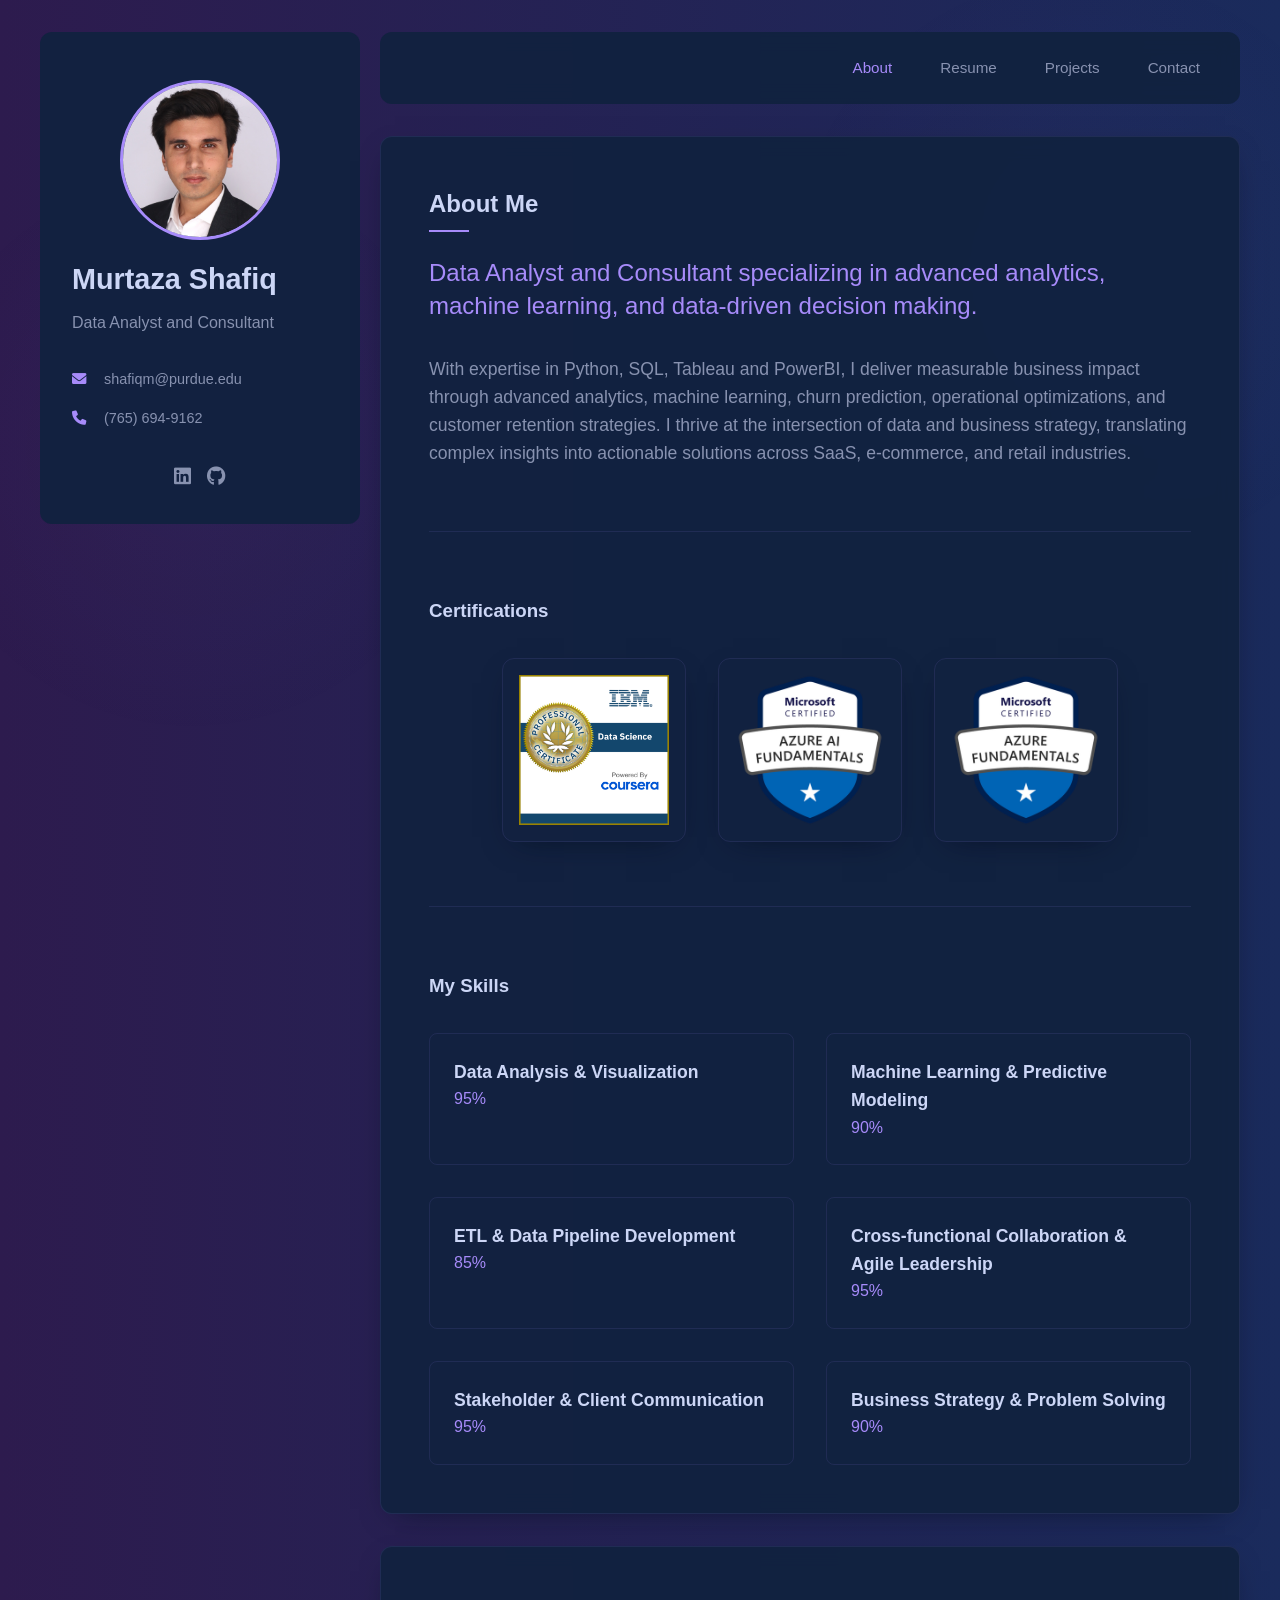
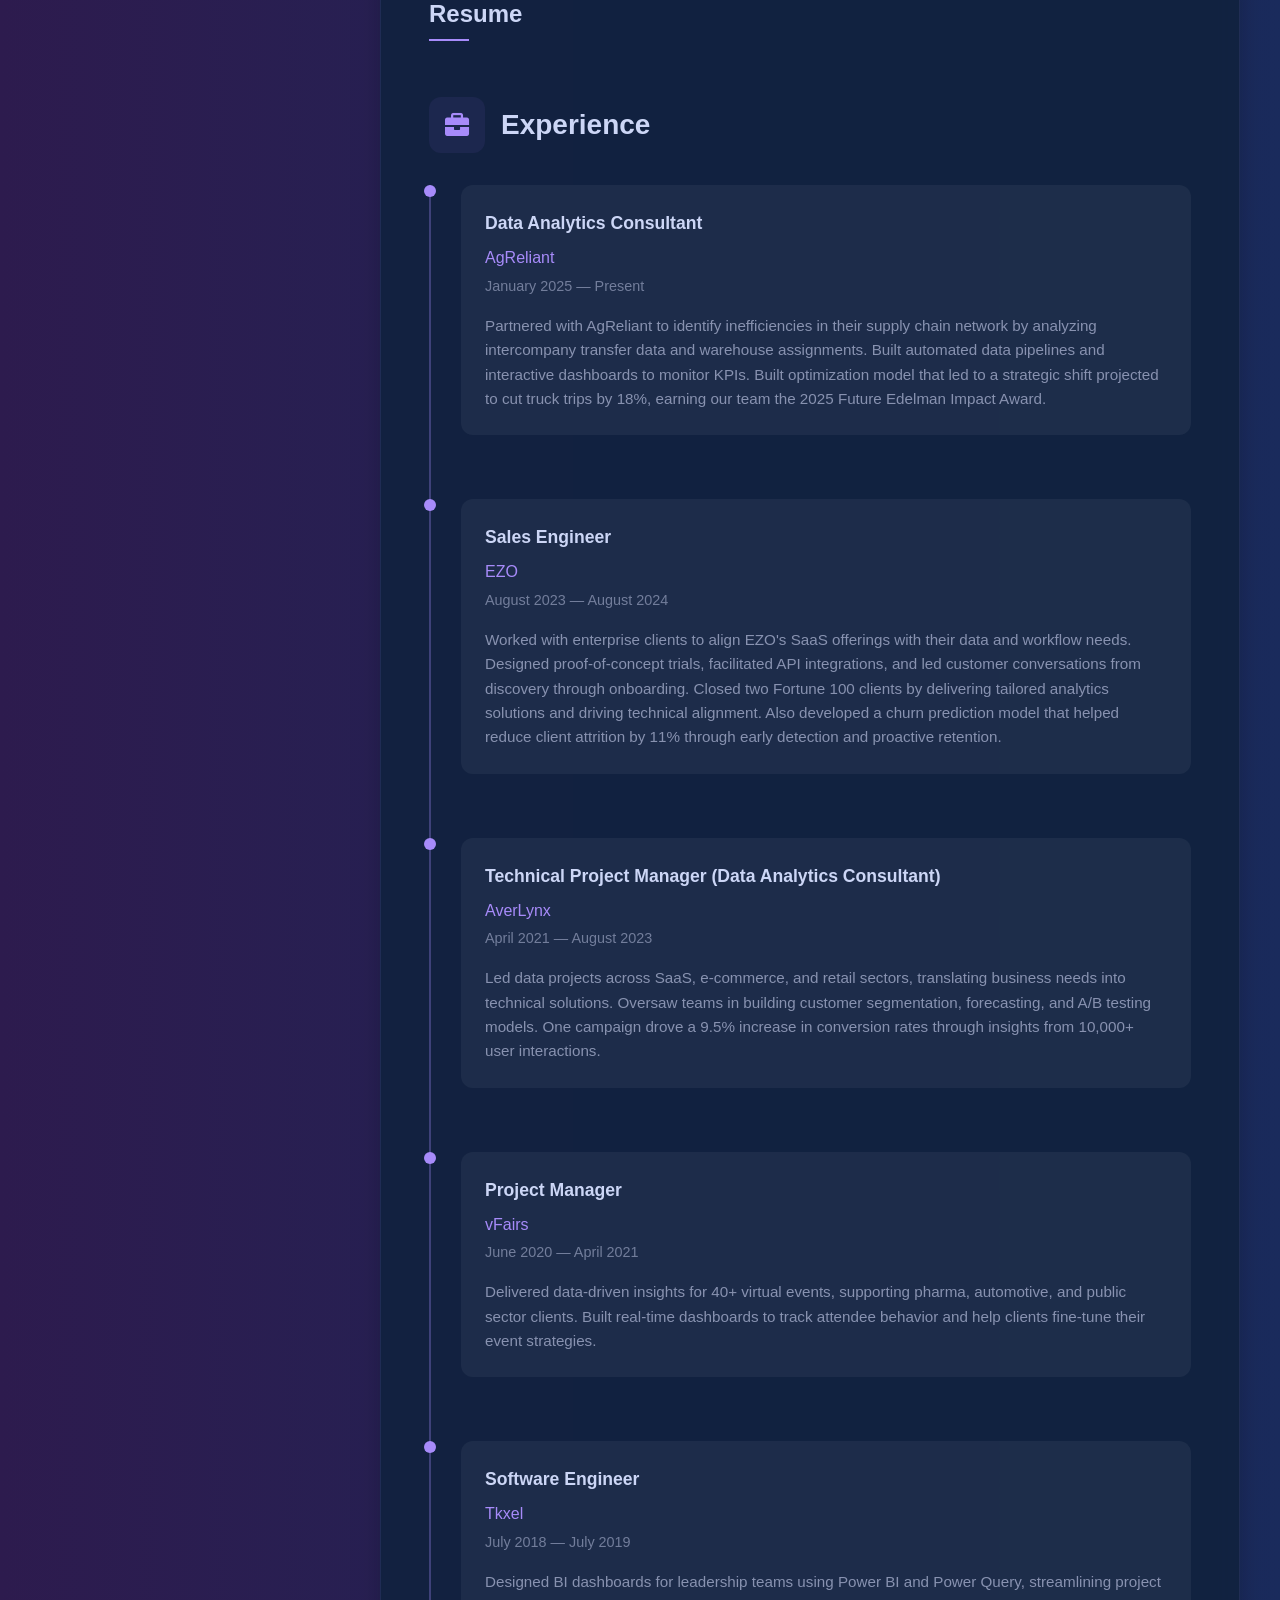
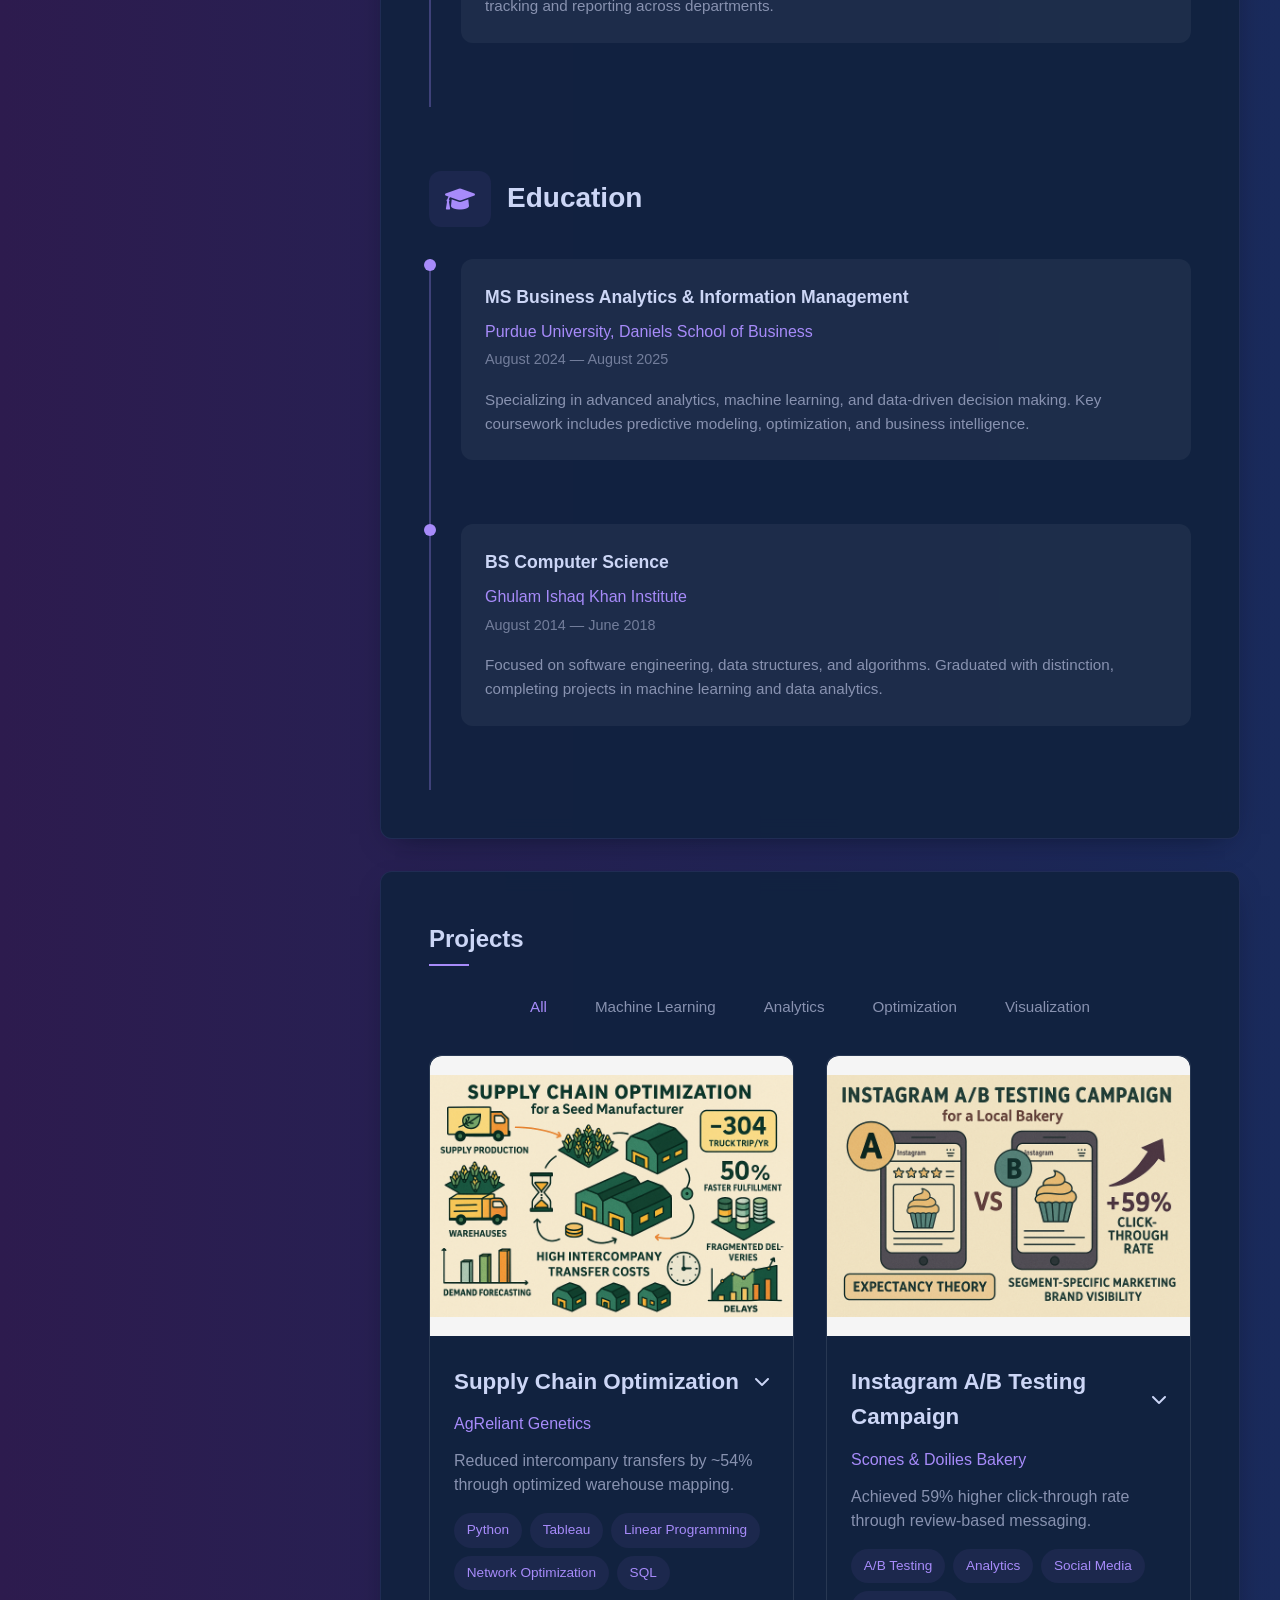
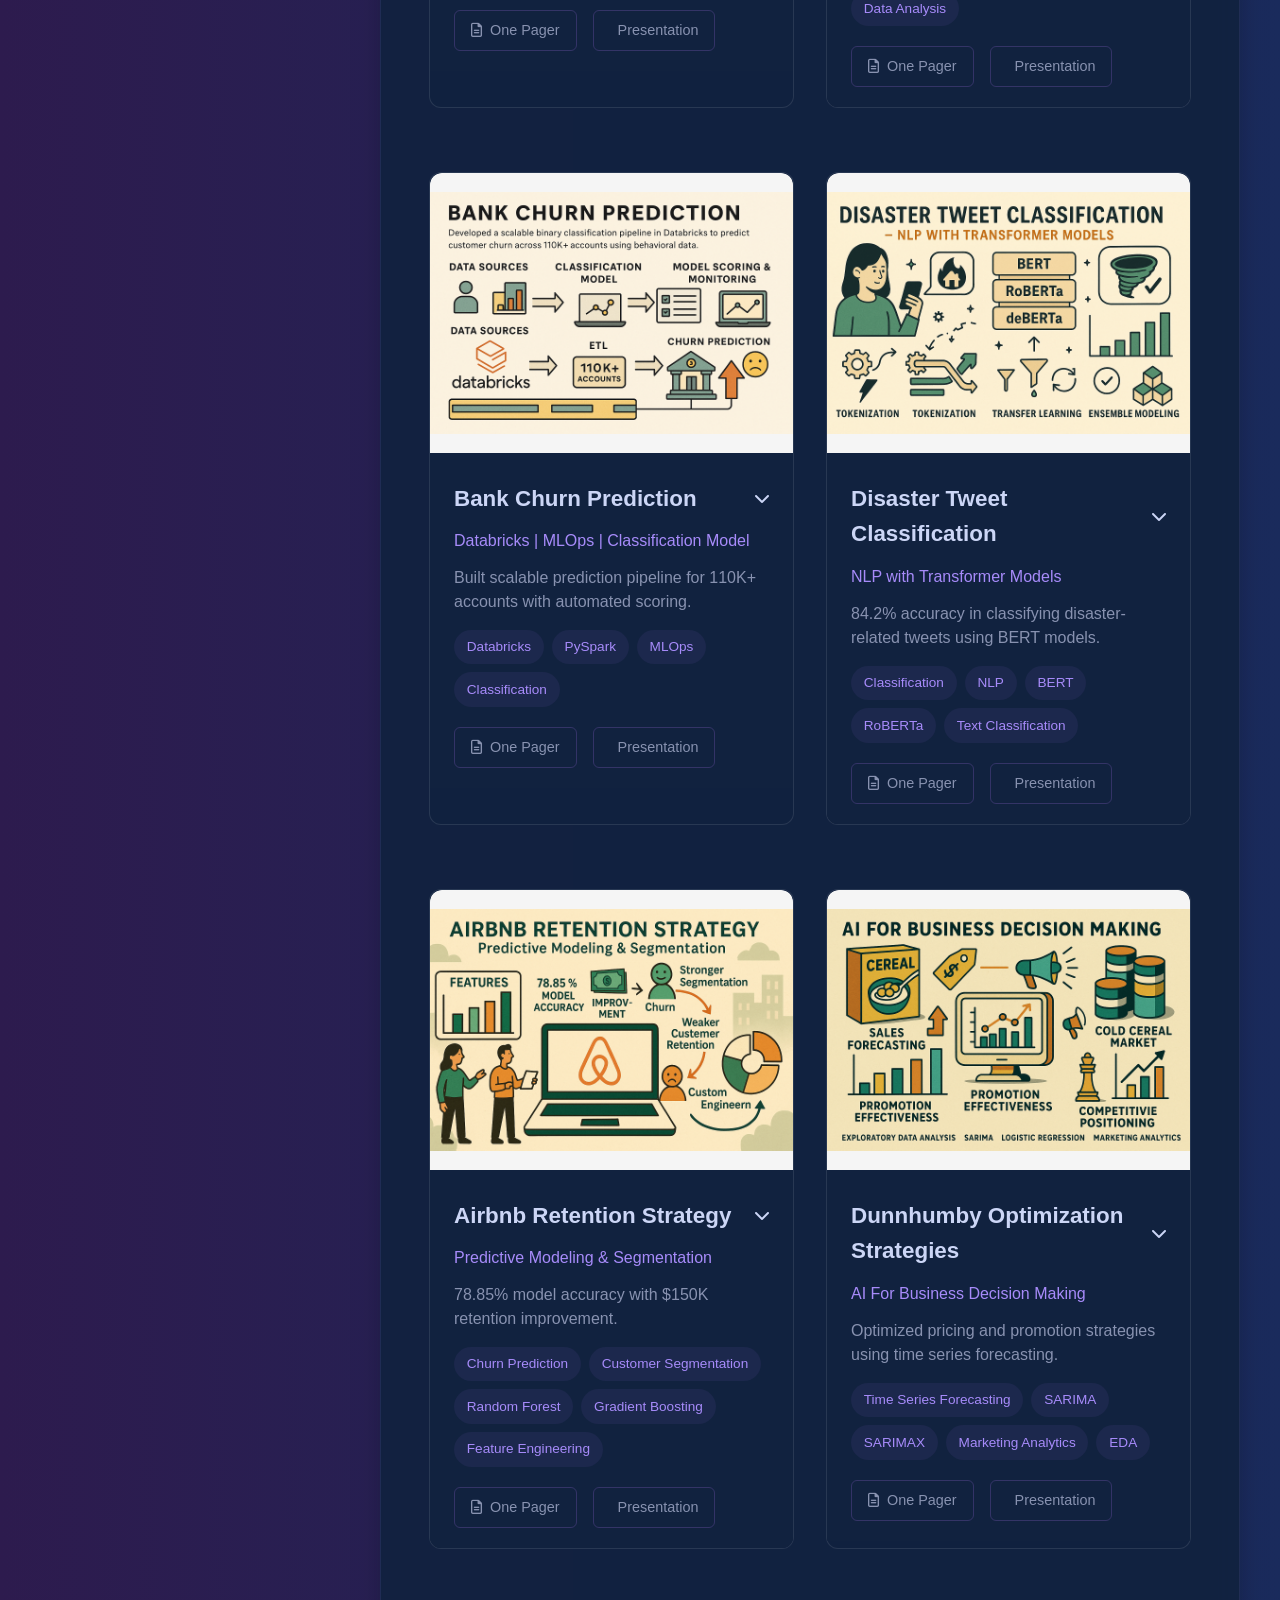
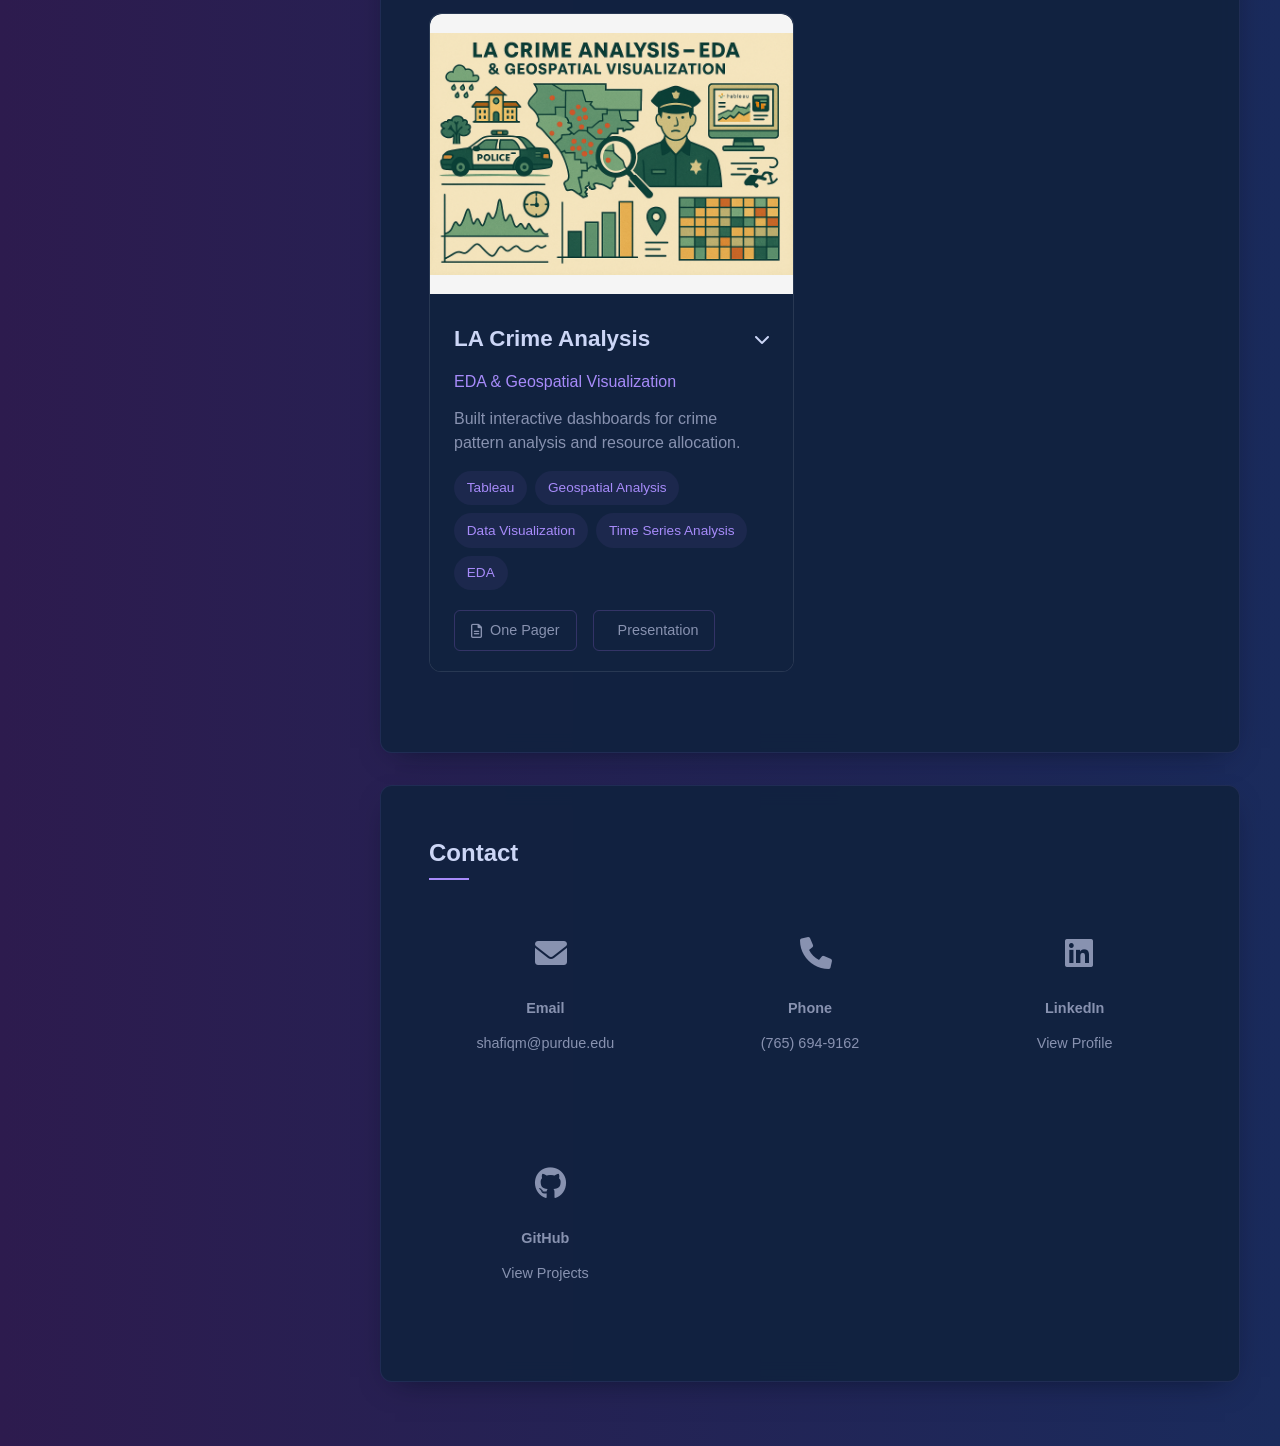
==== index.html @ 980b2752 "Removed duplicate Certifications section from Resume" ====
<!DOCTYPE html>
<html lang="en">
<head>
  <meta charset="UTF-8">
  <meta name="viewport" content="width=device-width, initial-scale=1.0">
  <title>Murtaza Shafiq - Data Analyst & Consultant</title>
  <link rel="stylesheet" href="styles.css">
  <link rel="stylesheet" href="https://cdnjs.cloudflare.com/ajax/libs/font-awesome/6.0.0/css/all.min.css">
</head>
<body>
  <div class="main-container">
    <!-- Sidebar -->
    <aside class="sidebar">
      <div class="profile-circle">
        <img src="assets/me.jpg" alt="Murtaza Shafiq" class="profile-img">
      </div>
      <h1 class="profile-name">Murtaza Shafiq</h1>
      <p class="profile-title">Data Analyst and Consultant</p>
      
      <div class="contact-info">
        <div class="contact-item">
          <i class="fas fa-envelope"></i>
          <a href="mailto:shafiqm@purdue.edu">shafiqm@purdue.edu</a>
        </div>
        <div class="contact-item">
          <i class="fas fa-phone"></i>
          <a href="tel:+17656949162">(765) 694-9162</a>
        </div>
      </div>

      <div class="social-links">
        <a href="https://linkedin.com/in/muhammad-murtaza-shafiq/" target="_blank">
          <i class="fab fa-linkedin"></i>
        </a>
        <a href="https://github.com/MurtazaShafiq" target="_blank">
          <i class="fab fa-github"></i>
        </a>
      </div>
    </aside>

    <!-- Main Content -->
    <main class="main-content">
      <!-- Top Navigation -->
      <nav class="top-nav">
        <div class="nav-links">
          <a href="#about" class="active">About</a>
          <a href="#resume">Resume</a>
          <a href="#projects">Projects</a>
          <a href="#contact">Contact</a>
        </div>
      </nav>

      <!-- About Section -->
      <section id="about" class="section">
        <h2>About Me</h2>
        <div class="about-content">
          <div class="about-text">
            <p class="lead">Data Analyst and Consultant specializing in advanced analytics, machine learning, and data-driven decision making.</p>
            
            <p>With expertise in Python, SQL, Tableau and PowerBI, I deliver measurable business impact through advanced analytics, machine learning, churn prediction, operational optimizations, and customer retention strategies. I thrive at the intersection of data and business strategy, translating complex insights into actionable solutions across SaaS, e-commerce, and retail industries.</p>
          </div>
        </div>

        <div class="section-divider"></div>

        <h3>Certifications</h3>
        <div class="certifications-horizontal">
          <div class="cert-card">
            <img src="assets/IBM.png" alt="IBM Professional Certification" class="cert-badge">
          </div>
          <div class="cert-card">
            <img src="assets/Azure AI.png" alt="Microsoft Azure AI Fundamentals" class="cert-badge">
          </div>
          <div class="cert-card">
            <img src="assets/Azure.png" alt="Microsoft Azure Fundamentals" class="cert-badge">
          </div>
        </div>

        <div class="section-divider"></div>

        <h3>My Skills</h3>
        <div class="skills-grid">
          <div class="skill-item">
            <div class="skill-header">
              <h4>Data Analysis & Visualization</h4>
              <span>95%</span>
            </div>
            <div class="skill-bar">
              <div class="skill-level" style="width: 95%"></div>
            </div>
          </div>

          <div class="skill-item">
            <div class="skill-header">
              <h4>Machine Learning & Predictive Modeling</h4>
              <span>90%</span>
            </div>
            <div class="skill-bar">
              <div class="skill-level" style="width: 90%"></div>
            </div>
          </div>

          <div class="skill-item">
            <div class="skill-header">
              <h4>ETL & Data Pipeline Development</h4>
              <span>85%</span>
            </div>
            <div class="skill-bar">
              <div class="skill-level" style="width: 85%"></div>
            </div>
          </div>

          <div class="skill-item">
            <div class="skill-header">
              <h4>Cross-functional Collaboration & Agile Leadership</h4>
              <span>95%</span>
            </div>
            <div class="skill-bar">
              <div class="skill-level" style="width: 95%"></div>
            </div>
          </div>

          <div class="skill-item">
            <div class="skill-header">
              <h4>Stakeholder & Client Communication</h4>
              <span>95%</span>
            </div>
            <div class="skill-bar">
              <div class="skill-level" style="width: 95%"></div>
            </div>
          </div>

          <div class="skill-item">
            <div class="skill-header">
              <h4>Business Strategy & Problem Solving</h4>
              <span>90%</span>
            </div>
            <div class="skill-bar">
              <div class="skill-level" style="width: 90%"></div>
            </div>
          </div>
        </div>
      </section>

      <!-- Resume Section -->
      <section id="resume" class="section">
        <h2>Resume</h2>
        
        <div class="experience">
          <div class="section-icon">
            <i class="fas fa-briefcase"></i>
            <h3>Experience</h3>
          </div>

          <div class="timeline">
            <div class="timeline-item">
              <div class="timeline-marker"></div>
              <div class="timeline-content">
                <h4>Data Analytics Consultant</h4>
                <div class="company">AgReliant</div>
                <div class="date">January 2025 — Present</div>
                <p class="description">
                  Partnered with AgReliant to identify inefficiencies in their supply chain network by analyzing intercompany transfer data and warehouse assignments. Built automated data pipelines and interactive dashboards to monitor KPIs. Built optimization model that led to a strategic shift projected to cut truck trips by 18%, earning our team the 2025 Future Edelman Impact Award.
                </p>
              </div>
            </div>

            <div class="timeline-item">
              <div class="timeline-marker"></div>
              <div class="timeline-content">
                <h4>Sales Engineer</h4>
                <div class="company">EZO</div>
                <div class="date">August 2023 — August 2024</div>
                <p class="description">
                  Worked with enterprise clients to align EZO's SaaS offerings with their data and workflow needs. Designed proof-of-concept trials, facilitated API integrations, and led customer conversations from discovery through onboarding. Closed two Fortune 100 clients by delivering tailored analytics solutions and driving technical alignment. Also developed a churn prediction model that helped reduce client attrition by 11% through early detection and proactive retention.
                </p>
              </div>
            </div>

            <div class="timeline-item">
              <div class="timeline-marker"></div>
              <div class="timeline-content">
                <h4>Technical Project Manager (Data Analytics Consultant)</h4>
                <div class="company">AverLynx</div>
                <div class="date">April 2021 — August 2023</div>
                <p class="description">
                  Led data projects across SaaS, e-commerce, and retail sectors, translating business needs into technical solutions. Oversaw teams in building customer segmentation, forecasting, and A/B testing models. One campaign drove a 9.5% increase in conversion rates through insights from 10,000+ user interactions.
                </p>
              </div>
            </div>

            <div class="timeline-item">
              <div class="timeline-marker"></div>
              <div class="timeline-content">
                <h4>Project Manager</h4>
                <div class="company">vFairs</div>
                <div class="date">June 2020 — April 2021</div>
                <p class="description">
                  Delivered data-driven insights for 40+ virtual events, supporting pharma, automotive, and public sector clients. Built real-time dashboards to track attendee behavior and help clients fine-tune their event strategies.
                </p>
              </div>
            </div>

            <div class="timeline-item">
              <div class="timeline-marker"></div>
              <div class="timeline-content">
                <h4>Software Engineer</h4>
                <div class="company">Tkxel</div>
                <div class="date">July 2018 — July 2019</div>
                <p class="description">
                  Designed BI dashboards for leadership teams using Power BI and Power Query, streamlining project tracking and reporting across departments.
                </p>
              </div>
            </div>
          </div>
        </div>

        <div class="education">
          <div class="section-icon">
            <i class="fas fa-graduation-cap"></i>
            <h3>Education</h3>
          </div>

          <div class="timeline">
            <div class="timeline-item">
              <div class="timeline-marker"></div>
              <div class="timeline-content">
                <h4>MS Business Analytics & Information Management</h4>
                <div class="company">Purdue University, Daniels School of Business</div>
                <div class="date">August 2024 — August 2025</div>
                <p class="description">
                  Specializing in advanced analytics, machine learning, and data-driven decision making. Key coursework includes predictive modeling, optimization, and business intelligence.
                </p>
              </div>
            </div>

            <div class="timeline-item">
              <div class="timeline-marker"></div>
              <div class="timeline-content">
                <h4>BS Computer Science</h4>
                <div class="company">Ghulam Ishaq Khan Institute</div>
                <div class="date">August 2014 — June 2018</div>
                <p class="description">
                  Focused on software engineering, data structures, and algorithms. Graduated with distinction, completing projects in machine learning and data analytics.
                </p>
              </div>
            </div>
          </div>
        </div>

    
      </section>

      <!-- Projects Section -->
      <section id="projects" class="section">
        <h2>Projects</h2>
        <div class="portfolio-filters">
          <button class="filter-btn active" data-filter="all">All</button>
          <button class="filter-btn" data-filter="ml">Machine Learning</button>
          <button class="filter-btn" data-filter="analytics">Analytics</button>
          <button class="filter-btn" data-filter="optimization">Optimization</button>
          <button class="filter-btn" data-filter="visualization">Visualization</button>
        </div>

        <div class="portfolio-grid">
          <!-- Supply Chain Optimization -->
          <div class="portfolio-item" data-category="optimization">
            <div class="portfolio-header">
              <img src="assets/supply chain.png" alt="Supply Chain Optimization - Network optimization and intercompany transfer analysis" class="project-image">
              <div class="portfolio-content">
                <div class="portfolio-title">
                  <h3>Supply Chain Optimization</h3>
                  <i class="fas fa-chevron-down expand-arrow"></i>
                </div>
                <p class="company">AgReliant Genetics</p>
                <p class="summary">Reduced intercompany transfers by ~54% through optimized warehouse mapping.</p>
                <div class="skill-tags">
                  <span>Python</span>
                  <span>Tableau</span>
                  <span>Linear Programming</span>
                  <span>Network Optimization</span>
                  <span>SQL</span>
                </div>
                <div class="project-links">
                  <a href="#" class="btn-link">
                    <i class="far fa-file-alt"></i>
                    One Pager
                  </a>
                  <a href="#" class="btn-link">
                    <i class="fas fa-presentation"></i>
                    Presentation
                  </a>
                </div>
              </div>
            </div>
            <div class="portfolio-details">
              <p class="detail-text">
                Partnered with an Indiana-based seed company to streamline supply chain operations. Developed Tableau dashboards and a Python-based two-stage stochastic model to reduce excessive shipments, optimize warehouse-to-customer mapping, and cut intercompany transfers. Recommendations are projected to reduce truck trips by 304 annually and improve fulfillment efficiency for 50% of SKUs.
              </p>
            </div>
          </div>

          <!-- Instagram A/B Testing -->
          <div class="portfolio-item" data-category="analytics">
            <div class="portfolio-header">
              <img src="assets/AB Test.png" alt="Instagram A/B Testing Campaign">
              <div class="portfolio-content">
                <div class="portfolio-title">
                  <h3>Instagram A/B Testing Campaign</h3>
                  <i class="fas fa-chevron-down expand-arrow"></i>
                </div>
                <p class="company">Scones & Doilies Bakery</p>
                <p class="summary">Achieved 59% higher click-through rate through review-based messaging.</p>
                <div class="skill-tags">
                  <span>A/B Testing</span>
                  <span>Analytics</span>
                  <span>Social Media</span>
                  <span>Data Analysis</span>
                </div>
                <div class="project-links">
                  <a href="#" class="btn-link">
                    <i class="far fa-file-alt"></i>
                    One Pager
                  </a>
                  <a href="#" class="btn-link">
                    <i class="fas fa-presentation"></i>
                    Presentation
                  </a>
                </div>
              </div>
            </div>
            <div class="portfolio-details">
              <p class="detail-text">
                Designed and executed an A/B testing campaign for a local bakery to boost Instagram engagement. Tested review-based vs. descriptive ad copy based on Expectancy Theory, revealing a 59% higher click-through rate for review-based messaging. Delivered insights that informed segment-specific marketing strategies and improved brand visibility.
              </p>
            </div>
          </div>

          <!-- Bank Churn Prediction -->
          <div class="portfolio-item" data-category="ml">
            <div class="portfolio-header">
              <img src="assets/churn.png" alt="Bank Churn Prediction">
              <div class="portfolio-content">
                <div class="portfolio-title">
                  <h3>Bank Churn Prediction</h3>
                  <i class="fas fa-chevron-down expand-arrow"></i>
                </div>
                <p class="company">Databricks | MLOps | Classification Model</p>
                <p class="summary">Built scalable prediction pipeline for 110K+ accounts with automated scoring.</p>
                <div class="skill-tags">
                  <span>Databricks</span>
                  <span>PySpark</span>
                  <span>MLOps</span>
                  <span>Classification</span>
                </div>
                <div class="project-links">
                  <a href="#" class="btn-link">
                    <i class="far fa-file-alt"></i>
                    One Pager
                  </a>
                  <a href="#" class="btn-link">
                    <i class="fas fa-presentation"></i>
                    Presentation
                  </a>
                </div>
              </div>
            </div>
            <div class="portfolio-details">
              <p class="detail-text">
                Developed a scalable binary classification pipeline in Databricks to predict customer churn across 110K+ accounts using behavioral data. Built end-to-end ETL workflows and deployed an automated model scoring and monitoring system using MLOps, enabling proactive customer retention strategies.
              </p>
            </div>
          </div>

          <!-- Disaster Tweet Classification -->
          <div class="portfolio-item" data-category="ml">
            <div class="portfolio-header">
              <img src="assets/disaster image classification.png" alt="Disaster Tweet Classification">
              <div class="portfolio-content">
                <div class="portfolio-title">
                  <h3>Disaster Tweet Classification</h3>
                  <i class="fas fa-chevron-down expand-arrow"></i>
                </div>
                <p class="company">NLP with Transformer Models</p>
                <p class="summary">84.2% accuracy in classifying disaster-related tweets using BERT models.</p>
                <div class="skill-tags">
                  <span>Classification</span>
                  <span>NLP</span>
                  <span>BERT</span>
                  <span>RoBERTa</span>
                  <span>Text Classification</span>
                </div>
                <div class="project-links">
                  <a href="#" class="btn-link">
                    <i class="far fa-file-alt"></i>
                    One Pager
                  </a>
                  <a href="#" class="btn-link">
                    <i class="fas fa-presentation"></i>
                    Presentation
                  </a>
                </div>
              </div>
            </div>
            <div class="portfolio-details">
              <p class="detail-text">
                Built and fine-tuned BERT-family models (roBERTa, distillBERT, deBERTa) to classify disaster-related tweets with 84.2% accuracy. Preprocessed noisy Twitter data using custom cleaning and tokenization pipelines; applied transfer learning and ensemble modeling to enhance recall. The project highlights the power of NLP for real-time crisis detection in short, unstructured text.
              </p>
            </div>
          </div>

          <!-- Airbnb Retention Strategy -->
          <div class="portfolio-item" data-category="ml">
            <div class="portfolio-header">
              <img src="assets/airbnb retention strategy.png" alt="Airbnb Retention Strategy">
              <div class="portfolio-content">
                <div class="portfolio-title">
                  <h3>Airbnb Retention Strategy</h3>
                  <i class="fas fa-chevron-down expand-arrow"></i>
                </div>
                <p class="company">Predictive Modeling & Segmentation</p>
                <p class="summary">78.85% model accuracy with $150K retention improvement.</p>
                <div class="skill-tags">
                  <span>Churn Prediction</span>
                  <span>Customer Segmentation</span>
                  <span>Random Forest</span>
                  <span>Gradient Boosting</span>
                  <span>Feature Engineering</span>
                </div>
                <div class="project-links">
                  <a href="#" class="btn-link">
                    <i class="far fa-file-alt"></i>
                    One Pager
                  </a>
                  <a href="#" class="btn-link">
                    <i class="fas fa-presentation"></i>
                    Presentation
                  </a>
                </div>
              </div>
            </div>
            <div class="portfolio-details">
              <p class="detail-text">
                Engineered booking and revenue-based features to build a customer churn prediction model using ensemble classifiers (Random Forest, Gradient Boosting, MLPC). Achieved 78.85% model accuracy and implemented a segmentation-based cutoff strategy that improved net retention profitability by $150K over a single-threshold model. Applied spatial and margin-based analysis to tailor churn mitigation strategies across user cohorts.
              </p>
            </div>
          </div>

          <!-- Dunnhumby Optimization -->
          <div class="portfolio-item" data-category="analytics">
            <div class="portfolio-header">
              <img src="assets/dunhumby.png" alt="Dunnhumby Optimization">
              <div class="portfolio-content">
                <div class="portfolio-title">
                  <h3>Dunnhumby Optimization Strategies</h3>
                  <i class="fas fa-chevron-down expand-arrow"></i>
                </div>
                <p class="company">AI For Business Decision Making</p>
                <p class="summary">Optimized pricing and promotion strategies using time series forecasting.</p>
                <div class="skill-tags">
                  <span>Time Series Forecasting</span>
                  <span>SARIMA</span>
                  <span>SARIMAX</span>
                  <span>Marketing Analytics</span>
                  <span>EDA</span>
                </div>
                <div class="project-links">
                  <a href="#" class="btn-link">
                    <i class="far fa-file-alt"></i>
                    One Pager
                  </a>
                  <a href="#" class="btn-link">
                    <i class="fas fa-presentation"></i>
                    Presentation
                  </a>
                </div>
              </div>
            </div>
            <div class="portfolio-details">
              <p class="detail-text">
                Applied AI and ML techniques to optimize pricing, promotion, and marketing strategies for manufacturers in the cold cereal market. Conducted EDA and implemented SARIMA, SARIMAX, and Logistic Regression models to forecast sales, evaluate promotional effectiveness, and recommend strategies for competitive positioning and profit maximization.
              </p>
            </div>
          </div>

          <!-- LA Crime Analysis -->
          <div class="portfolio-item" data-category="visualization">
            <div class="portfolio-header">
              <img src="assets/la-crime-analysis.png" alt="LA Crime Analysis">
              <div class="portfolio-content">
                <div class="portfolio-title">
                  <h3>LA Crime Analysis</h3>
                  <i class="fas fa-chevron-down expand-arrow"></i>
                </div>
                <p class="company">EDA & Geospatial Visualization</p>
                <p class="summary">Built interactive dashboards for crime pattern analysis and resource allocation.</p>
                <div class="skill-tags">
                  <span>Tableau</span>
                  <span>Geospatial Analysis</span>
                  <span>Data Visualization</span>
                  <span>Time Series Analysis</span>
                  <span>EDA</span>
                </div>
                <div class="project-links">
                  <a href="#" class="btn-link">
                    <i class="far fa-file-alt"></i>
                    One Pager
                  </a>
                  <a href="#" class="btn-link">
                    <i class="fas fa-presentation"></i>
                    Presentation
                  </a>
                </div>
              </div>
            </div>
            <div class="portfolio-details">
              <p class="detail-text">
                Performed exploratory and trend analysis on Los Angeles crime datasets to uncover temporal and geographic crime patterns. Built interactive Tableau dashboards to support operational reporting and enable data-driven decision-making for public safety and resource allocation.
              </p>
            </div>
          </div>
        </div>
      </section>

      <!-- Contact Section -->
      <section id="contact" class="section">
        <h2>Contact</h2>
        <div class="contact-grid">
          <div class="contact-item">
            <i class="fas fa-envelope"></i>
            <h4>Email</h4>
            <a href="mailto:shafiqm@purdue.edu">shafiqm@purdue.edu</a>
          </div>
          <div class="contact-item">
            <i class="fas fa-phone"></i>
            <h4>Phone</h4>
            <a href="tel:+17656949162">(765) 694-9162</a>
          </div>
          <div class="contact-item">
            <i class="fab fa-linkedin"></i>
            <h4>LinkedIn</h4>
            <a href="https://linkedin.com/in/muhammad-murtaza-shafiq/" target="_blank">View Profile</a>
          </div>
          <div class="contact-item">
            <i class="fab fa-github"></i>
            <h4>GitHub</h4>
            <a href="https://github.com/MurtazaShafiq" target="_blank">View Projects</a>
          </div>
        </div>
      </section>
    </main>
  </div>

  <script>
    // Handle navigation active state
    const navLinks = document.querySelectorAll('.nav-links a');
    const sections = document.querySelectorAll('.section');

    // Portfolio item expansion
    const portfolioItems = document.querySelectorAll('.portfolio-item');
    portfolioItems.forEach(item => {
      item.addEventListener('click', (e) => {
        // Don't expand if clicking on a link
        if (e.target.closest('.portfolio-link')) return;
        
        // Toggle expansion
        const wasExpanded = item.classList.contains('expanded');
        
        // Collapse all items
        portfolioItems.forEach(otherItem => {
          otherItem.classList.remove('expanded');
        });
        
        // Expand clicked item if it wasn't expanded
        if (!wasExpanded) {
          item.classList.add('expanded');
          // Scroll into view with offset
          const header = item.querySelector('.portfolio-header');
          const offset = 100; // Adjust this value as needed
          const elementPosition = header.getBoundingClientRect().top;
          const offsetPosition = elementPosition + window.pageYOffset - offset;
          window.scrollTo({
            top: offsetPosition,
            behavior: "smooth"
          });
        }
      });
    });

    // Portfolio filtering
    const filterButtons = document.querySelectorAll('.filter-btn');
    filterButtons.forEach(btn => {
      btn.addEventListener('click', () => {
        // Update active state
        filterButtons.forEach(b => b.classList.remove('active'));
        btn.classList.add('active');
        
        // Filter items
        const filter = btn.getAttribute('data-filter');
        portfolioItems.forEach(item => {
          if (filter === 'all' || item.getAttribute('data-category') === filter) {
            item.style.display = 'block';
          } else {
            item.style.display = 'none';
          }
        });
      });
    });

    // Update active section on scroll
    window.addEventListener('scroll', () => {
      let current = '';
      sections.forEach(section => {
        const sectionTop = section.offsetTop;
        const sectionHeight = section.clientHeight;
        if (pageYOffset >= sectionTop - 150) {
          current = section.getAttribute('id');
        }
      });

      navLinks.forEach(link => {
        link.classList.remove('active');
        if (link.getAttribute('href').slice(1) === current) {
          link.classList.add('active');
        }
      });
    });

    // Smooth scroll to section
    navLinks.forEach(link => {
      link.addEventListener('click', (e) => {
        e.preventDefault();
        const targetId = link.getAttribute('href');
        const targetSection = document.querySelector(targetId);
        targetSection.scrollIntoView({ behavior: 'smooth' });

        // Update active state
        navLinks.forEach(l => l.classList.remove('active'));
        link.classList.add('active');
      });
    });
  </script>
  <!-- Add script.js before closing body tag -->
  <script src="script.js"></script>
</body>
</html>
---- styles.css ----
/* Reset */
* {
    margin: 0;
    padding: 0;
    box-sizing: border-box;
}

:root {
    --bg-gradient-purple: #2d1b4e;
    --bg-gradient-blue: #1a2b5c;
    --bg-overlay: rgba(255, 255, 255, 0);
    --text-primary: #ccd6f6;
    --text-secondary: #8892b0;
    --accent-color: #a78bfa;
    --nav-bg: rgba(10, 25, 47, 0.85);
    --card-bg: rgba(17, 34, 64, 0.95);
    --card-shadow: 0 10px 30px -15px rgba(2, 12, 27, 0.7);
    --spacing: 2rem;
    --sidebar-width: 320px;
}

@keyframes gradient {
    0% {
        background-position: 0% 50%;
    }
    50% {
        background-position: 100% 50%;
    }
    100% {
        background-position: 0% 50%;
    }
}

body {
    font-family: -apple-system, BlinkMacSystemFont, 'Segoe UI', Roboto, Oxygen, Ubuntu, Cantarell, 'Open Sans', 'Helvetica Neue', sans-serif;
    line-height: 1.6;
    color: var(--text-primary);
    background: linear-gradient(
        90deg,
        var(--bg-gradient-purple),
        var(--bg-gradient-blue)
    );
    min-height: 100vh;
    margin: 0;
    padding: 2rem;
    position: relative;
}

/* Overlay for scroll effect */
body::after {
    content: '';
    position: fixed;
    top: 0;
    left: 0;
    width: 100%;
    height: 100%;
    background: var(--bg-overlay);
    pointer-events: none;
    transition: background-color 0.3s ease;
    z-index: 1;
}

/* Subtle animated stars/particles effect */
body::before {
    content: '';
    position: fixed;
    top: 0;
    left: 0;
    width: 100%;
    height: 100%;
    background: 
        radial-gradient(circle at 15% 50%, rgba(167, 139, 250, 0.03), transparent 25%),
        radial-gradient(circle at 85% 30%, rgba(167, 139, 250, 0.03), transparent 25%);
    pointer-events: none;
    z-index: 1;
    animation: starTwinkle 8s ease-in-out infinite;
}

@keyframes starTwinkle {
    0%, 100% { opacity: 0.3; }
    50% { opacity: 0.6; }
}

/* Main Layout */
.main-container {
    display: flex;
    gap: 2rem;
    max-width: 1200px;
    margin: 0 auto;
    position: relative;
    z-index: 2;
}

/* Sidebar */
.sidebar {
    width: 320px;
    background: var(--card-bg);
    backdrop-filter: blur(10px);
    border-radius: 12px;
    padding: 2rem;
    position: fixed;
}

/* Profile Section */
.profile-circle {
    width: 160px;
    height: 160px;
    border-radius: 50%;
    border: 3px solid var(--accent-color);
    overflow: hidden;
    margin: 1rem auto;
}

.profile-img {
    width: 100%;
    height: 100%;
    object-fit: cover;
}

.profile-name {
    font-size: 1.8rem;
    margin: 1rem 0 0.5rem;
    color: var(--text-primary);
}

.profile-title {
    font-size: 1rem;
    color: var(--text-secondary);
    margin-bottom: 2rem;
}

/* Contact Info */
.contact-info {
    margin: 2rem 0;
}

.contact-item {
    display: flex;
    align-items: center;
    gap: 0.75rem;
    margin-bottom: 1rem;
    color: var(--text-secondary);
    font-size: 0.9rem;
}

.contact-item i {
    color: var(--accent-color);
    width: 20px;
}

.contact-item a {
    color: var(--text-secondary);
    text-decoration: none;
    transition: color 0.3s ease;
}

/* Main Content */
.main-content {
    margin-left: 340px;
    flex: 1;
}

/* Top Navigation */
.top-nav {
    background: var(--card-bg);
    backdrop-filter: blur(10px);
    padding: 1rem 2rem;
    border-radius: 12px;
    margin-bottom: 2rem;
    position: sticky;
    top: 1rem;
    z-index: 100;
}

.nav-links {
    display: flex;
    justify-content: flex-end;
    gap: 2rem;
}

.nav-links a {
    color: var(--text-secondary);
    text-decoration: none;
    font-size: 0.95rem;
    padding: 0.5rem;
    transition: color 0.3s ease;
    cursor: pointer;
}

.nav-links a:hover {
    color: var(--accent-color);
}

.nav-links a.active {
    color: var(--accent-color);
}

/* Sections */
.section {
    background: var(--card-bg);
    backdrop-filter: blur(10px);
    padding: 3rem;
    border-radius: 12px;
    margin-bottom: 2rem;
    scroll-margin-top: 5rem;
    box-shadow: var(--card-shadow);
    border: 1px solid rgba(167, 139, 250, 0.1);
}

/* Section Headings */
h2, h3 {
    color: var(--text-primary);
    position: relative;
    margin-bottom: 2rem;
}

h2::after {
    content: '';
    position: absolute;
    left: 0;
    bottom: -0.5rem;
    width: 40px;
    height: 2px;
    background: var(--accent-color);
}

/* Social Links */
.social-links {
    display: flex;
    gap: 1rem;
    justify-content: center;
    margin-top: 2rem;
}

.social-links a {
    color: var(--text-secondary);
    font-size: 1.2rem;
    transition: color 0.3s ease;
}

.social-links a:hover {
    color: var(--accent-color);
}

/* Tech Stack */
.tech-grid {
    display: grid;
    grid-template-columns: repeat(auto-fill, minmax(120px, 1fr));
    gap: 1rem;
}

.tech-item {
    background: rgba(255, 255, 255, 0.05);
    padding: 1rem;
    border-radius: 8px;
    text-align: center;
    color: var(--text-secondary);
    transition: all 0.3s ease;
}

.tech-item:hover {
    background: rgba(255, 255, 255, 0.1);
    color: var(--text-primary);
    transform: translateY(-2px);
}

/* Portfolio */
.portfolio-filters {
    display: flex;
    justify-content: center;
    gap: 1rem;
    margin-bottom: 2rem;
}

.filter-btn {
    background: transparent;
    border: none;
    padding: 0.5rem 1rem;
    cursor: pointer;
    color: var(--text-secondary);
    transition: all 0.3s ease;
    font-size: 0.95rem;
}

.filter-btn.active {
    color: var(--accent-color);
    font-weight: 500;
}

.portfolio-grid {
    display: grid;
    grid-template-columns: repeat(2, 1fr);
    gap: 2rem;
}

/* Portfolio Items */
.portfolio-item {
    background: var(--card-bg);
    border-radius: 12px;
    overflow: hidden;
    transition: all 0.3s ease;
    cursor: pointer;
    margin-bottom: 2rem;
    border: 1px solid rgba(255, 255, 255, 0.1);
}

.portfolio-header {
    padding: 0;
    background: var(--card-bg);
}

.portfolio-item img {
    width: 100%;
    height: 280px;
    object-fit: contain;
    border-radius: 12px 12px 0 0;
    margin-bottom: 0;
    background: #f5f5f5;
}

.portfolio-content {
    padding: 1.25rem 1.5rem;
    background: var(--card-bg);
}

.portfolio-title {
    display: flex;
    align-items: center;
    justify-content: space-between;
    margin-bottom: 0.75rem;
}

.portfolio-title h3 {
    font-size: 1.4rem;
    margin: 0;
    color: var(--text-primary);
}

.company {
    color: var(--accent-color);
    margin-bottom: 0.75rem;
    font-size: 1rem;
}

.summary {
    color: var(--text-secondary);
    margin-bottom: 1rem;
    font-size: 1rem;
    line-height: 1.5;
}

.skill-tags {
    display: flex;
    flex-wrap: wrap;
    gap: 0.5rem;
    margin-bottom: 1.25rem;
}

.skill-tags span {
    background: rgba(132, 94, 194, 0.1);
    color: var(--accent-color);
    padding: 0.4rem 0.8rem;
    border-radius: 20px;
    font-size: 0.85rem;
}

.project-links {
    display: flex;
    gap: 1rem;
}

.btn-link {
    display: inline-flex;
    align-items: center;
    gap: 0.5rem;
    padding: 0.5rem 1rem;
    border: 1px solid rgba(132, 94, 194, 0.3);
    border-radius: 6px;
    color: var(--text-secondary);
    text-decoration: none;
    font-size: 0.9rem;
    transition: all 0.3s ease;
}

.btn-link:hover {
    background: rgba(132, 94, 194, 0.1);
    color: var(--accent-color);
}

/* Portfolio Details */
.portfolio-details {
    height: 0;
    overflow: hidden;
    transition: all 0.3s ease;
    padding: 0 1.5rem;
    opacity: 0;
}

.portfolio-item.expanded .portfolio-details {
    height: auto;
    opacity: 1;
    padding: 0 1.5rem 1.5rem;
    border-top: 1px solid rgba(255, 255, 255, 0.1);
    margin-top: 1rem;
}

.detail-text {
    color: var(--text-secondary);
    font-size: 0.95rem;
    line-height: 1.6;
    margin-bottom: 1.5rem;
}

/* Hover Effects */
.portfolio-item:hover {
    transform: translateY(-2px);
}

/* Skills */
.skills-grid {
    display: grid;
    gap: 2rem;
    margin-top: 2rem;
}

.skill-item {
    background: var(--bg-secondary);
    padding: 1.5rem;
    border-radius: 8px;
    border: 1px solid rgba(167, 139, 250, 0.1);
    transition: all 0.3s ease;
}

.skill-item:hover {
    transform: translateX(10px);
    border-color: var(--accent-color);
}

.skill-header h4 {
    color: var(--text-primary);
    font-size: 1.1rem;
}

.skill-header span {
    color: var(--accent-color);
}

/* Contact Grid */
.contact-grid {
    display: grid;
    grid-template-columns: repeat(auto-fit, minmax(200px, 1fr));
    gap: 2rem;
}

.contact-grid .contact-item {
    background: var(--background-alt);
    padding: 2rem;
    border-radius: 8px;
    text-align: center;
    flex-direction: column;
}

.contact-grid .contact-item i {
    font-size: 2rem;
    color: var(--primary-color);
    margin-bottom: 1rem;
}

.contact-grid .contact-item a {
    color: var(--text-color);
    text-decoration: none;
}

/* Responsive Design */
@media (max-width: 1200px) {
    body {
        padding: 1rem;
    }

    .sidebar {
        width: 280px;
    }

    .main-content {
        margin-left: 300px;
    }
}

@media (max-width: 768px) {
    .main-container {
        flex-direction: column;
    }

    .sidebar {
        position: relative;
        width: 100%;
        margin-bottom: 2rem;
    }

    .main-content {
        margin-left: 0;
    }

    .portfolio-grid {
        grid-template-columns: 1fr;
    }
    
    .skill-tags {
        flex-wrap: wrap;
    }
    
    .portfolio-header {
        padding: 1rem;
        aspect-ratio: 3/2;
    }
    
    .portfolio-details {
        padding: 0 1rem;
    }
    
    .portfolio-item.expanded .portfolio-details {
        padding: 0 1rem 1rem;
    }
    
    .portfolio-content h3 {
        font-size: 1.2rem;
    }
    
    .portfolio-item img {
        height: 240px;
    }

    .skills-grid {
        grid-template-columns: 1fr;
    }

    .about-text .lead {
        font-size: 1.3rem;
    }
    
    .about-text p {
        font-size: 1rem;
    }
    
    .section-divider {
        margin: 3rem 0;
    }
}

@media (min-width: 769px) {
    .skills-grid {
        grid-template-columns: repeat(2, 1fr);
    }
}

@media (max-width: 480px) {
    .header-content h1 {
        font-size: 2rem;
    }

    .portfolio-filters {
        flex-wrap: wrap;
    }
}

.timeline-content {
    padding: 1.5rem;
    background: rgba(255, 255, 255, 0.05);
    border-radius: 8px;
    margin-bottom: 1.5rem;
}

.timeline-content h4 {
    color: var(--text-primary);
    font-size: 1.1rem;
    margin-bottom: 0.25rem;
}

.timeline-content h5 {
    color: var(--accent-color);
    font-size: 1rem;
    margin-bottom: 0.5rem;
}

.timeline-content .date {
    color: var(--text-secondary);
    font-size: 0.9rem;
    margin-bottom: 1rem;
    display: block;
}

.experience-description {
    color: var(--text-secondary);
    font-size: 0.95rem;
    line-height: 1.6;
    margin-top: 0.75rem;
}

.section-icon {
    display: flex;
    align-items: center;
    gap: 1rem;
    margin-bottom: 2rem;
    margin-top: 4rem;
}

.section-icon i {
    font-size: 1.5rem;
    color: var(--accent-color);
    background: rgba(132, 94, 194, 0.1);
    padding: 1rem;
    border-radius: 12px;
}

.section-icon h3 {
    margin: 0;
    font-size: 1.75rem;
    color: var(--text-primary);
}

.timeline {
    position: relative;
    padding-left: 2rem;
}

.timeline::before {
    content: '';
    position: absolute;
    left: 0;
    top: 0;
    height: 100%;
    width: 2px;
    background: var(--accent-color);
    opacity: 0.3;
}

.timeline-item {
    position: relative;
    padding-bottom: 2.5rem;
}

.timeline-marker {
    position: absolute;
    left: -2rem;
    width: 12px;
    height: 12px;
    border-radius: 50%;
    background: var(--accent-color);
    transform: translateX(-5px);
}

.timeline-content {
    background: rgba(255, 255, 255, 0.05);
    padding: 1.5rem;
    border-radius: 12px;
}

.timeline-content h4 {
    color: var(--text-primary);
    font-size: 1.1rem;
    margin: 0 0 0.5rem 0;
}

.timeline-content .company {
    color: var(--accent-color);
    font-size: 1rem;
    margin-bottom: 0.25rem;
}

.timeline-content .date {
    color: var(--text-secondary);
    font-size: 0.9rem;
    margin-bottom: 1rem;
    opacity: 0.8;
}

.timeline-content .description {
    color: var(--text-secondary);
    font-size: 0.95rem;
    line-height: 1.6;
    margin: 0;
}

@media (max-width: 768px) {
    .timeline {
        padding-left: 1.5rem;
    }
    
    .timeline-marker {
        left: -1.5rem;
    }
}

/* Certifications Horizontal */
.certifications-horizontal {
    display: flex;
    gap: 2rem;
    justify-content: center;
    align-items: center;
    margin: 2rem 0 3rem;
    flex-wrap: wrap;
}

.cert-card {
    background: var(--bg-secondary);
    border-radius: 12px;
    padding: 1rem;
    transition: transform 0.3s ease;
    display: flex;
    align-items: center;
    justify-content: center;
    border: 1px solid rgba(167, 139, 250, 0.1);
    box-shadow: var(--card-shadow);
}

.cert-card:hover {
    transform: translateY(-5px);
    border-color: var(--accent-color);
}

.cert-badge {
    width: 150px;
    height: 150px;
    object-fit: contain;
}

@media (max-width: 768px) {
    .cert-badge {
        width: 120px;
        height: 120px;
    }
    
    .certifications-horizontal {
        gap: 1rem;
    }
}

/* About Section */
.about-content {
    max-width: 800px;
    margin: 0 auto;
}

.about-text .lead {
    font-size: 1.5rem;
    color: var(--accent-color);
    margin-bottom: 2rem;
    line-height: 1.4;
}

.about-text p {
    color: var(--text-secondary);
    font-size: 1.1rem;
    margin-bottom: 1.5rem;
}

.section-divider {
    height: 1px;
    background: rgba(167, 139, 250, 0.1);
    margin: 4rem 0;
    width: 100%;
}
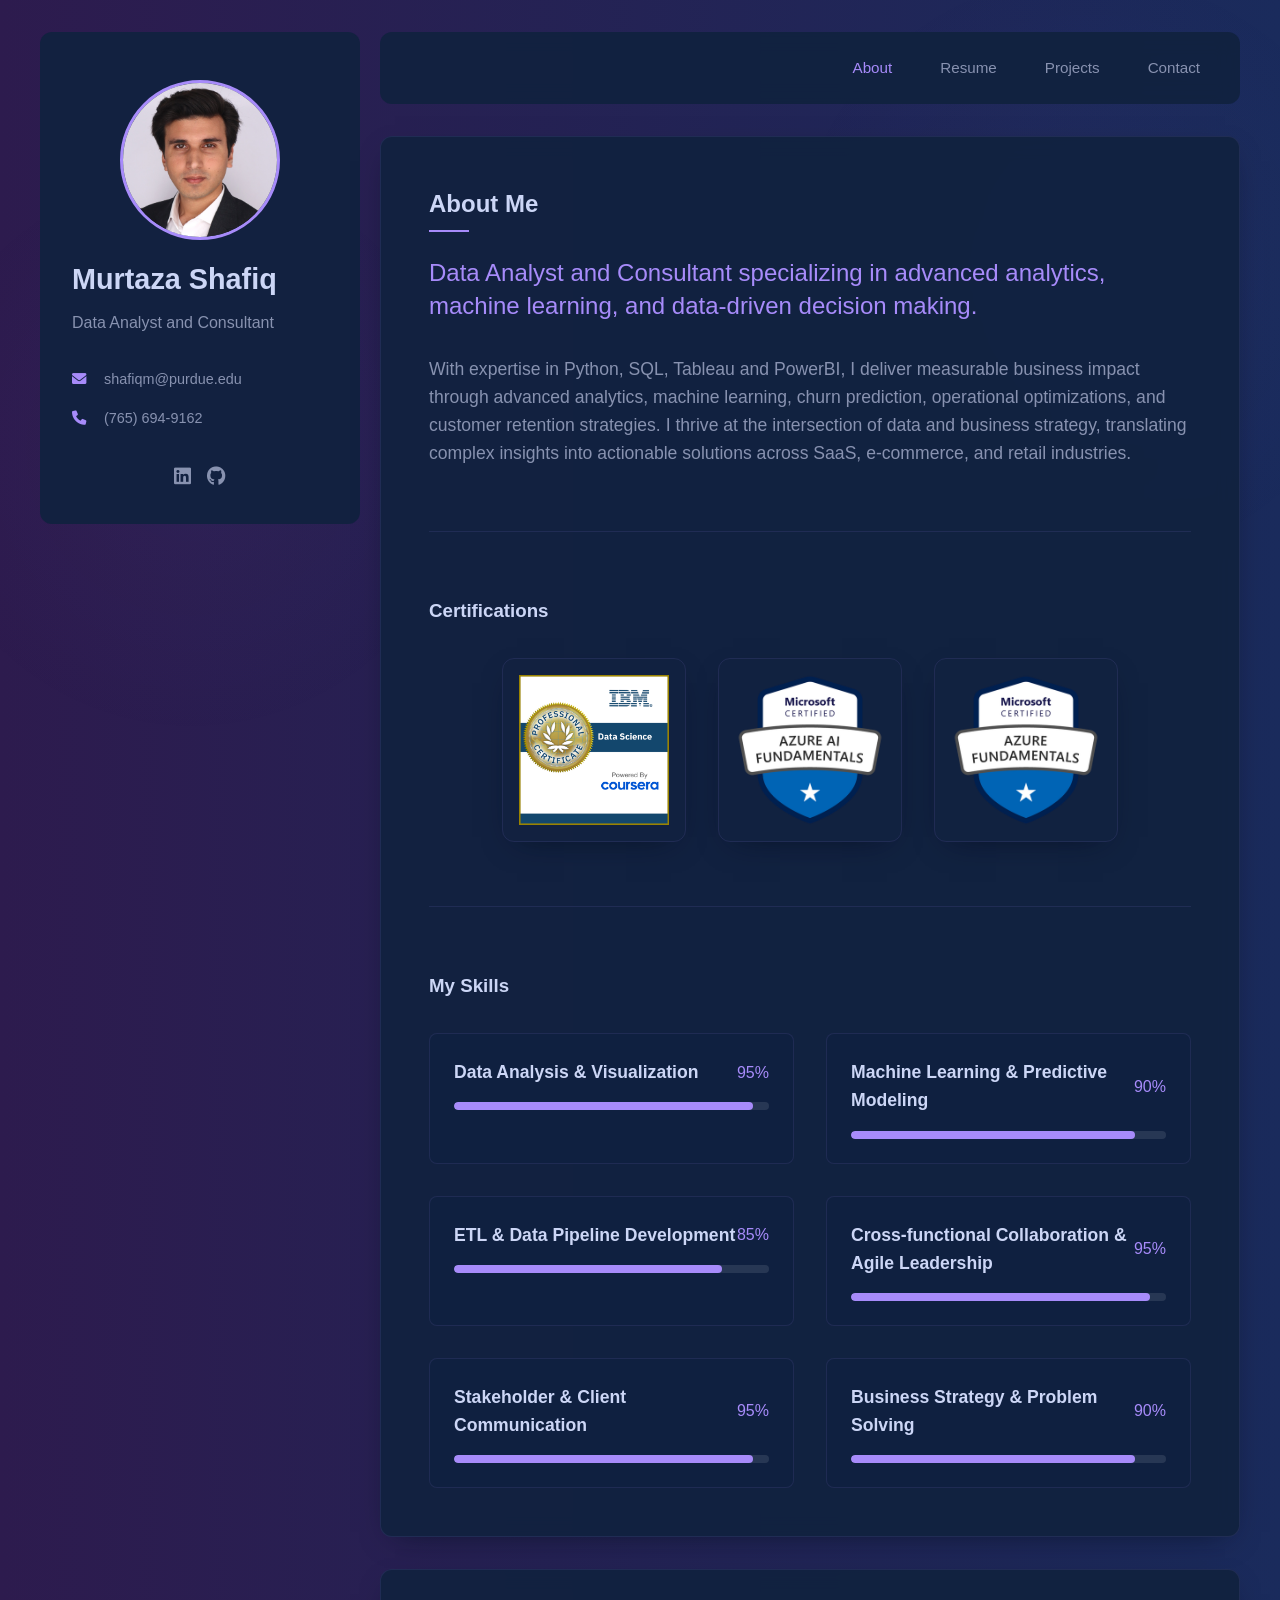
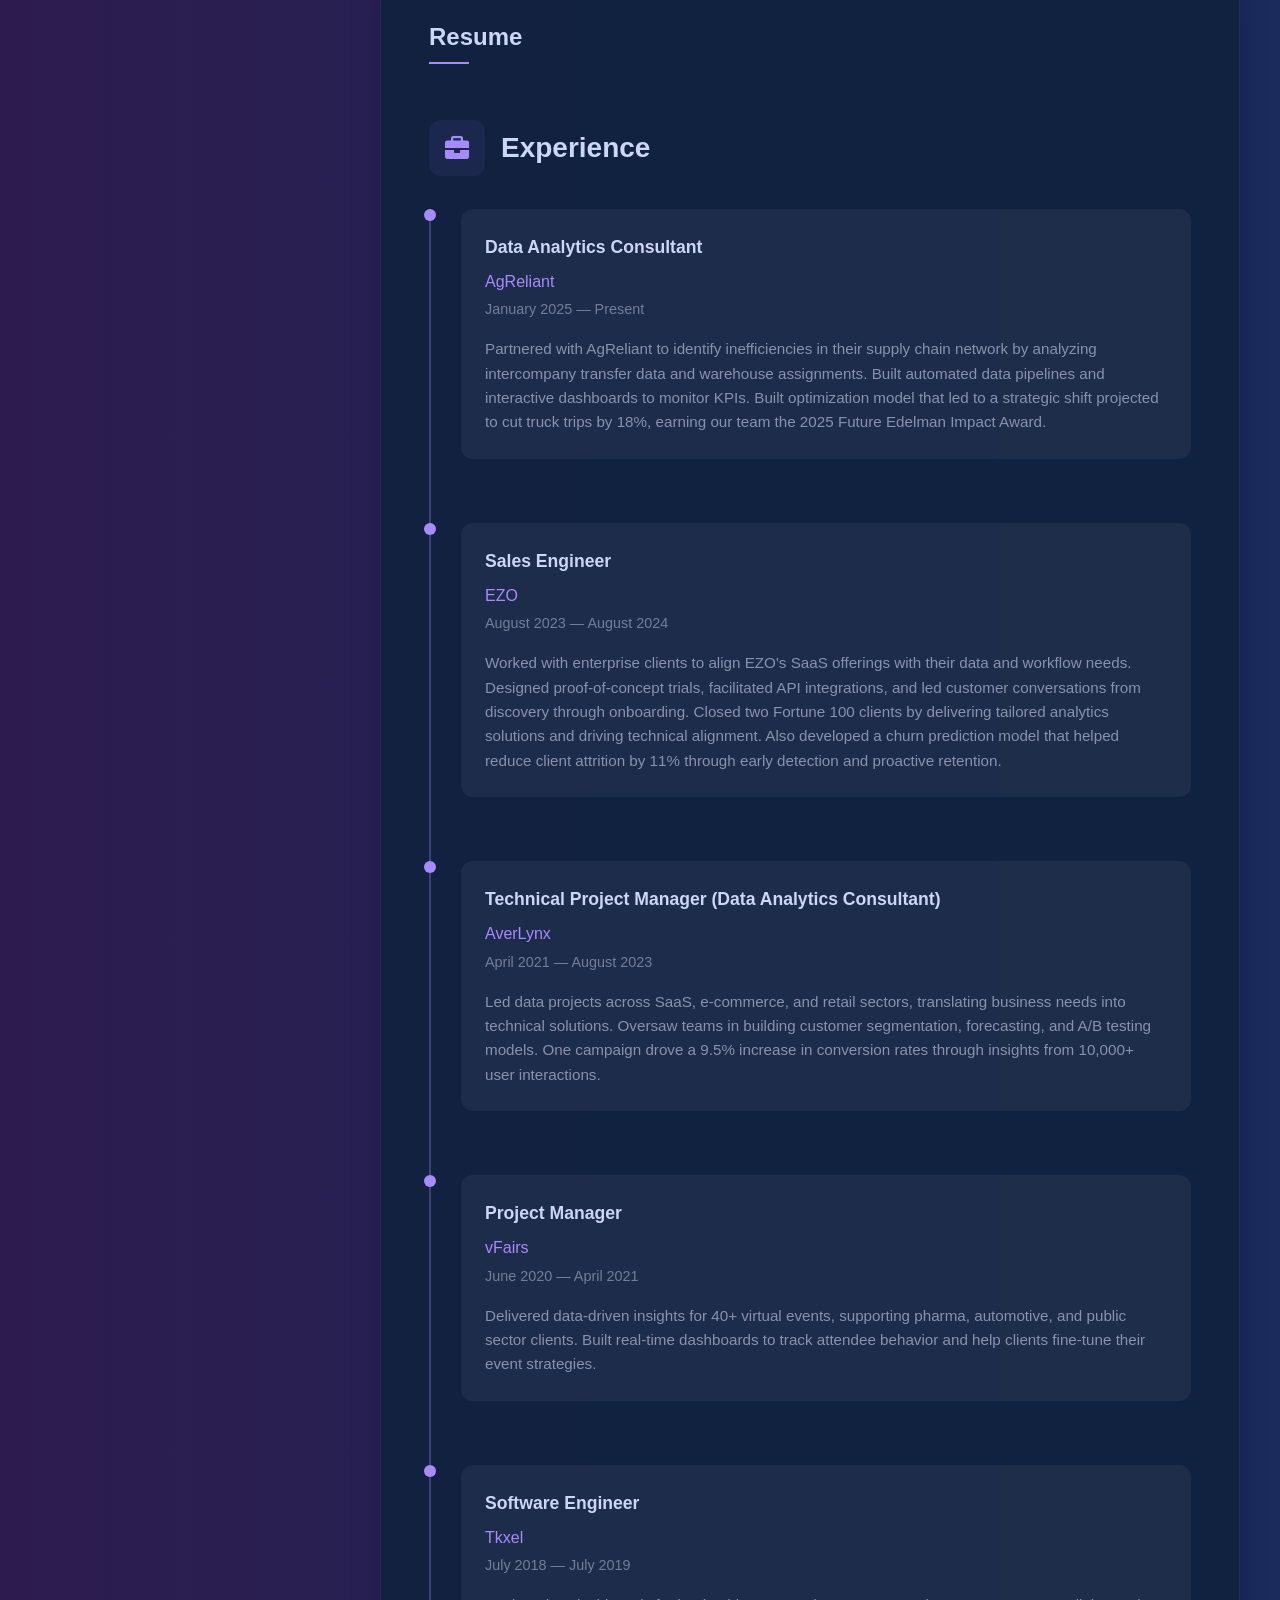
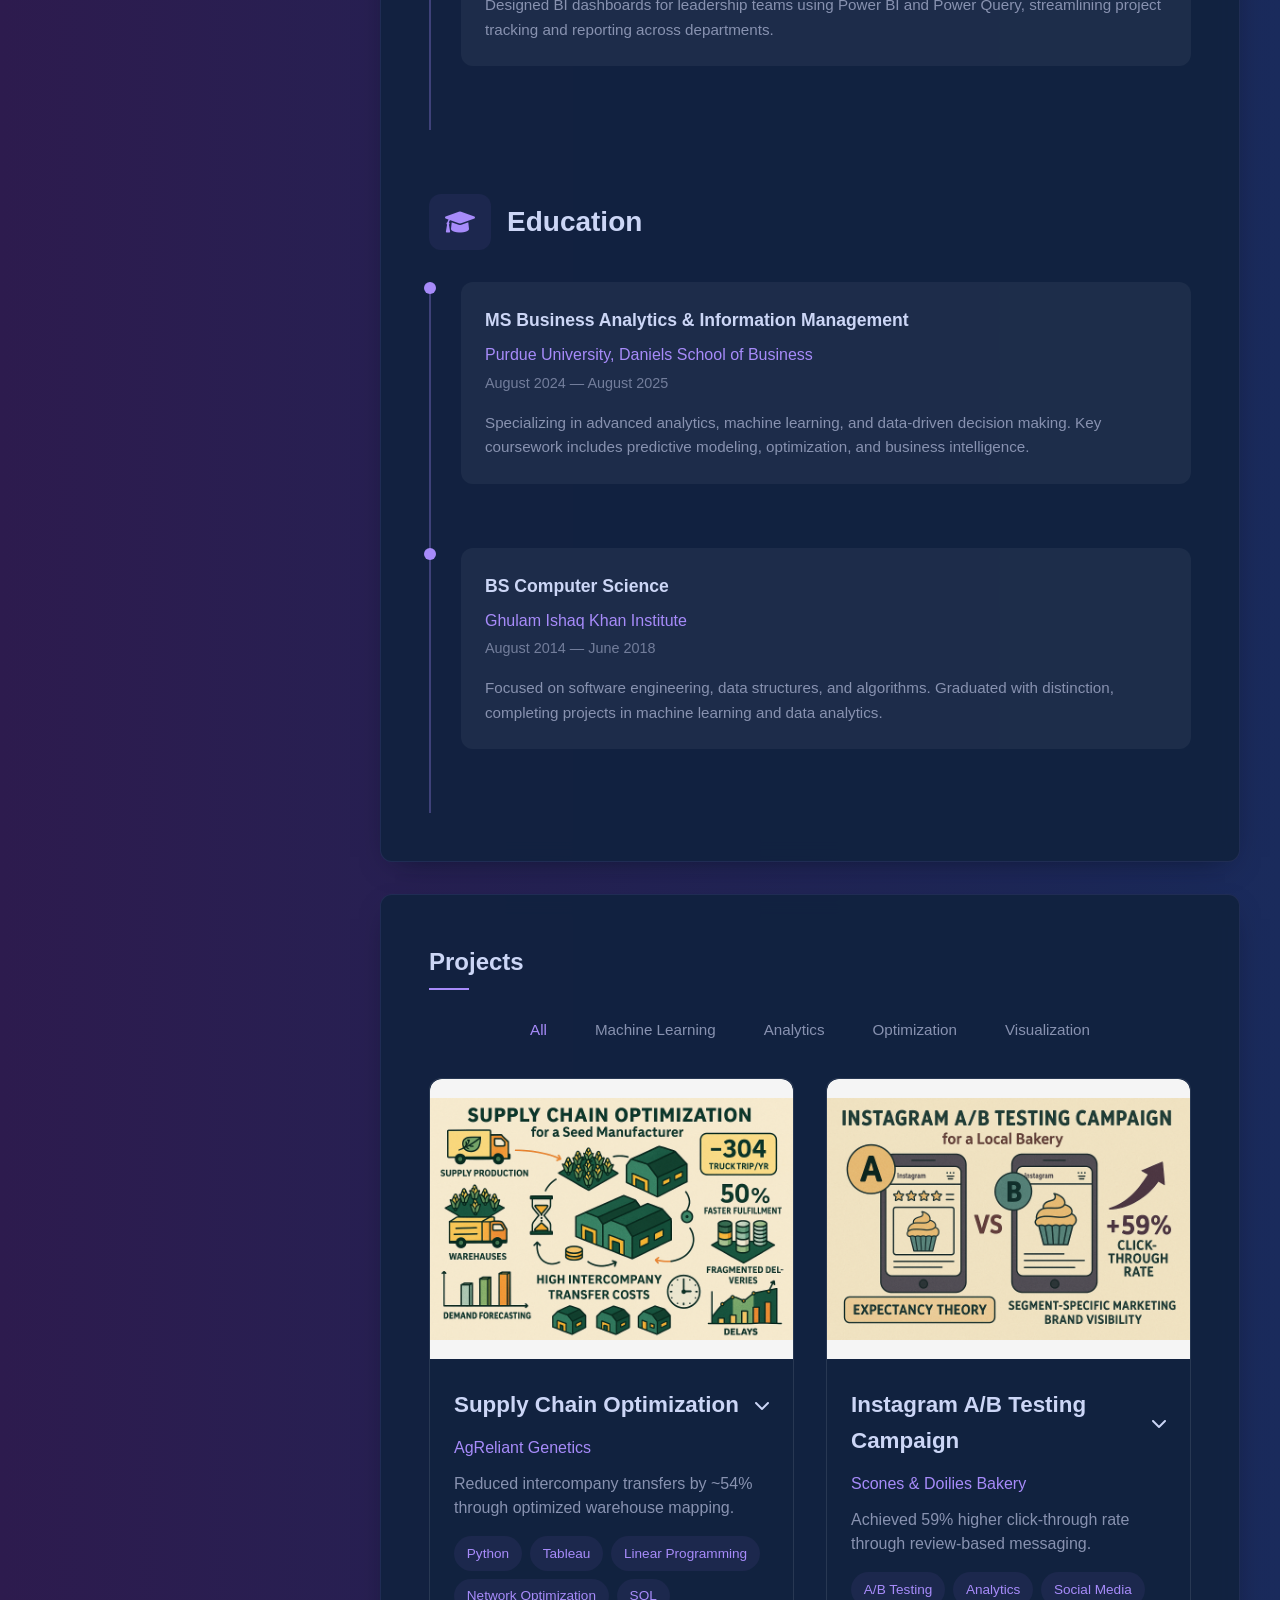
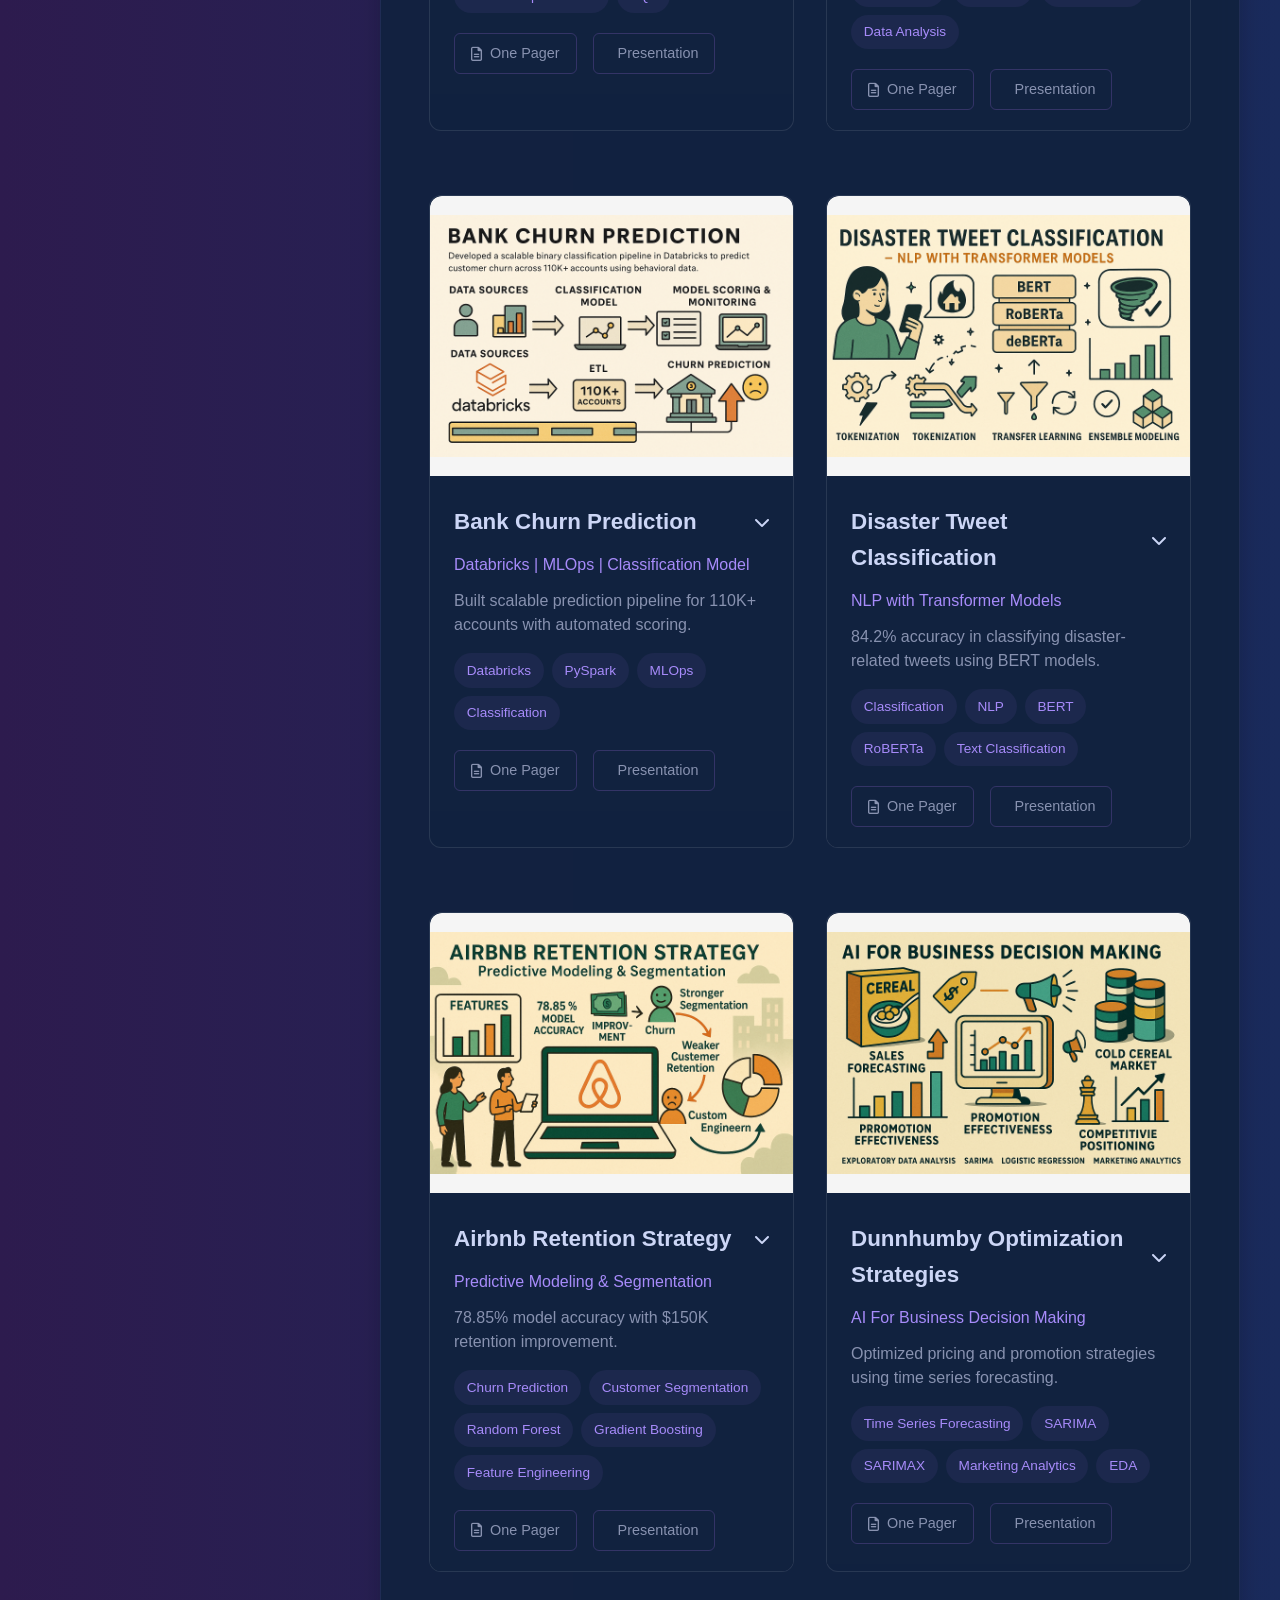
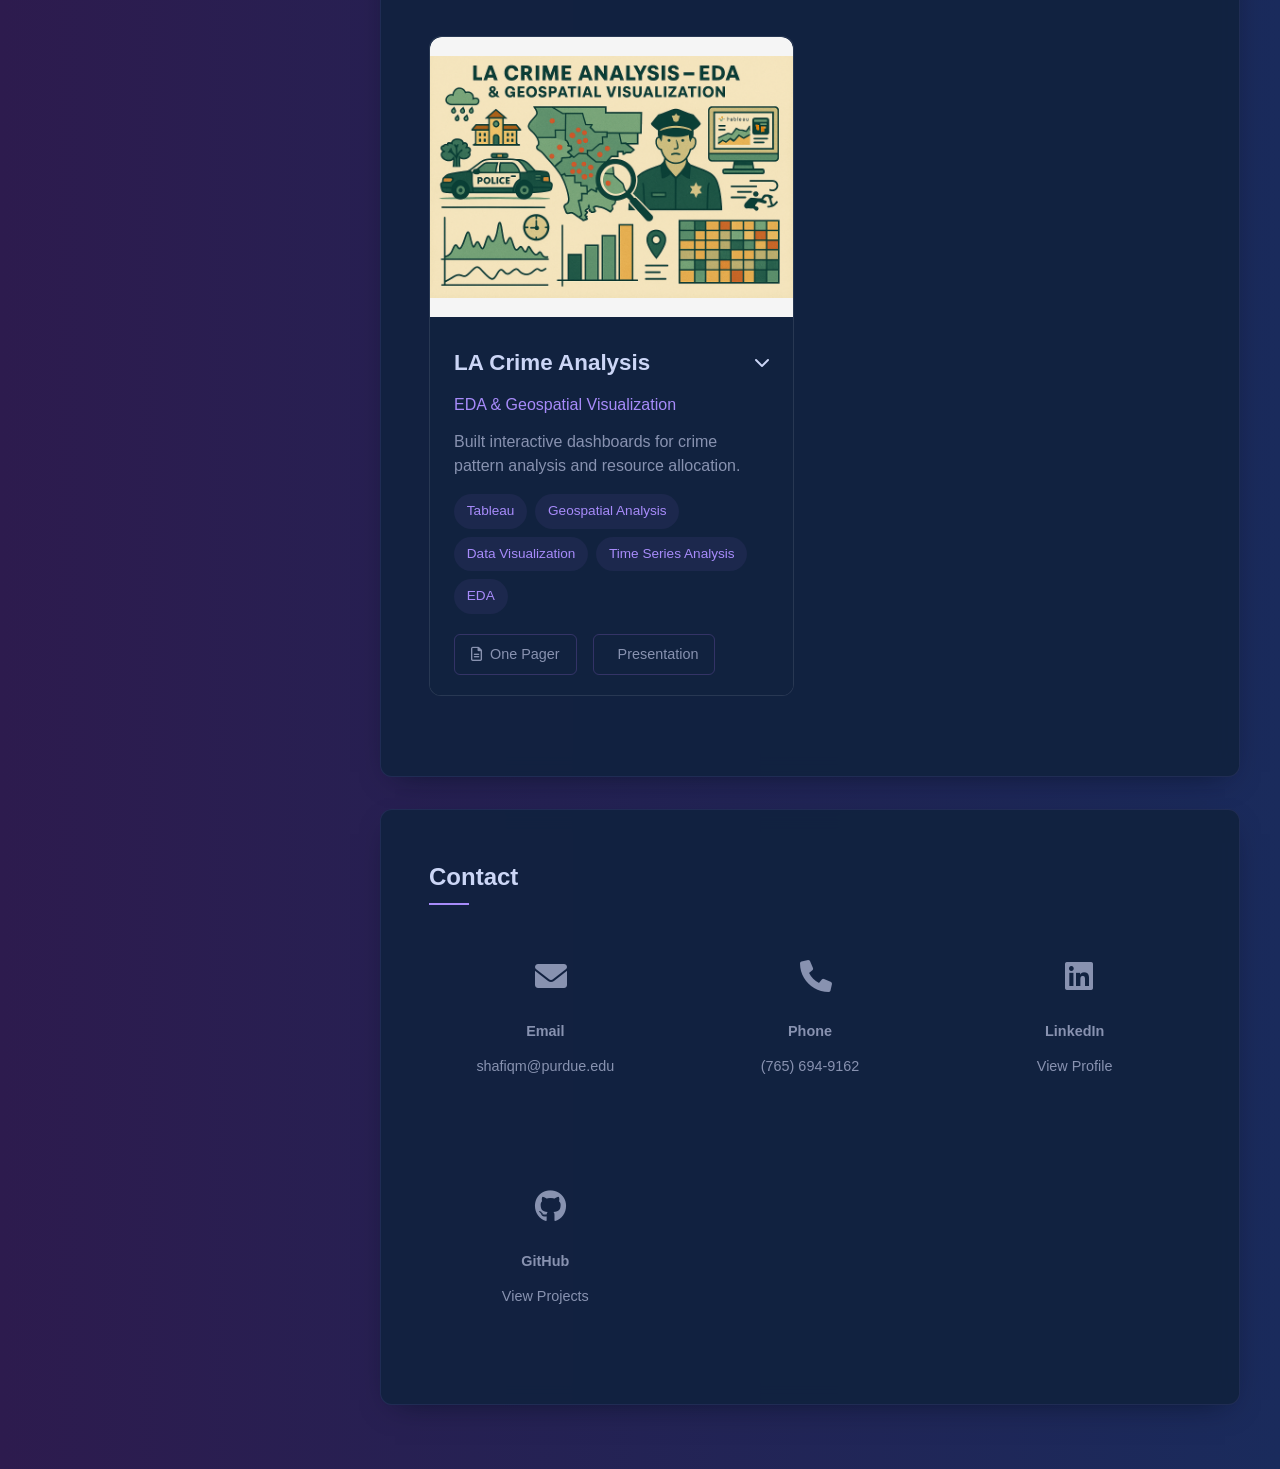
==== commit f4c71522: "Simplified progress bar implementation for better visibility" ====
--- a/index.html
+++ b/index.html
@@ -85,8 +85,8 @@
               <h4>Data Analysis & Visualization</h4>
               <span>95%</span>
             </div>
-            <div class="skill-bar">
-              <div class="skill-level" style="width: 95%"></div>
+            <div class="progress-container">
+              <div class="progress-bar" style="width: 95%"></div>
             </div>
           </div>
 
@@ -95,8 +95,8 @@
               <h4>Machine Learning & Predictive Modeling</h4>
               <span>90%</span>
             </div>
-            <div class="skill-bar">
-              <div class="skill-level" style="width: 90%"></div>
+            <div class="progress-container">
+              <div class="progress-bar" style="width: 90%"></div>
             </div>
           </div>
 
@@ -105,8 +105,8 @@
               <h4>ETL & Data Pipeline Development</h4>
               <span>85%</span>
             </div>
-            <div class="skill-bar">
-              <div class="skill-level" style="width: 85%"></div>
+            <div class="progress-container">
+              <div class="progress-bar" style="width: 85%"></div>
             </div>
           </div>
 
@@ -115,8 +115,8 @@
               <h4>Cross-functional Collaboration & Agile Leadership</h4>
               <span>95%</span>
             </div>
-            <div class="skill-bar">
-              <div class="skill-level" style="width: 95%"></div>
+            <div class="progress-container">
+              <div class="progress-bar" style="width: 95%"></div>
             </div>
           </div>
 
@@ -125,8 +125,8 @@
               <h4>Stakeholder & Client Communication</h4>
               <span>95%</span>
             </div>
-            <div class="skill-bar">
-              <div class="skill-level" style="width: 95%"></div>
+            <div class="progress-container">
+              <div class="progress-bar" style="width: 95%"></div>
             </div>
           </div>
 
@@ -135,8 +135,8 @@
               <h4>Business Strategy & Problem Solving</h4>
               <span>90%</span>
             </div>
-            <div class="skill-bar">
-              <div class="skill-level" style="width: 90%"></div>
+            <div class="progress-container">
+              <div class="progress-bar" style="width: 90%"></div>
             </div>
           </div>
         </div>
--- a/styles.css
+++ b/styles.css
@@ -424,7 +424,7 @@
 }
 
 .skill-item {
-    background: var(--bg-secondary);
+    background: rgba(17, 34, 64, 0.7);
     padding: 1.5rem;
     border-radius: 8px;
     border: 1px solid rgba(167, 139, 250, 0.1);
@@ -436,13 +436,36 @@
     border-color: var(--accent-color);
 }
 
+.skill-header {
+    display: flex;
+    justify-content: space-between;
+    align-items: center;
+    margin-bottom: 1rem;
+}
+
 .skill-header h4 {
     color: var(--text-primary);
     font-size: 1.1rem;
+    margin: 0;
 }
 
 .skill-header span {
     color: var(--accent-color);
+}
+
+.progress-container {
+    width: 100%;
+    height: 8px;
+    background-color: rgba(255, 255, 255, 0.1);
+    border-radius: 4px;
+    overflow: hidden;
+}
+
+.progress-bar {
+    height: 100%;
+    background-color: var(--accent-color);
+    border-radius: 4px;
+    transition: width 0.6s ease-in-out;
 }
 
 /* Contact Grid */
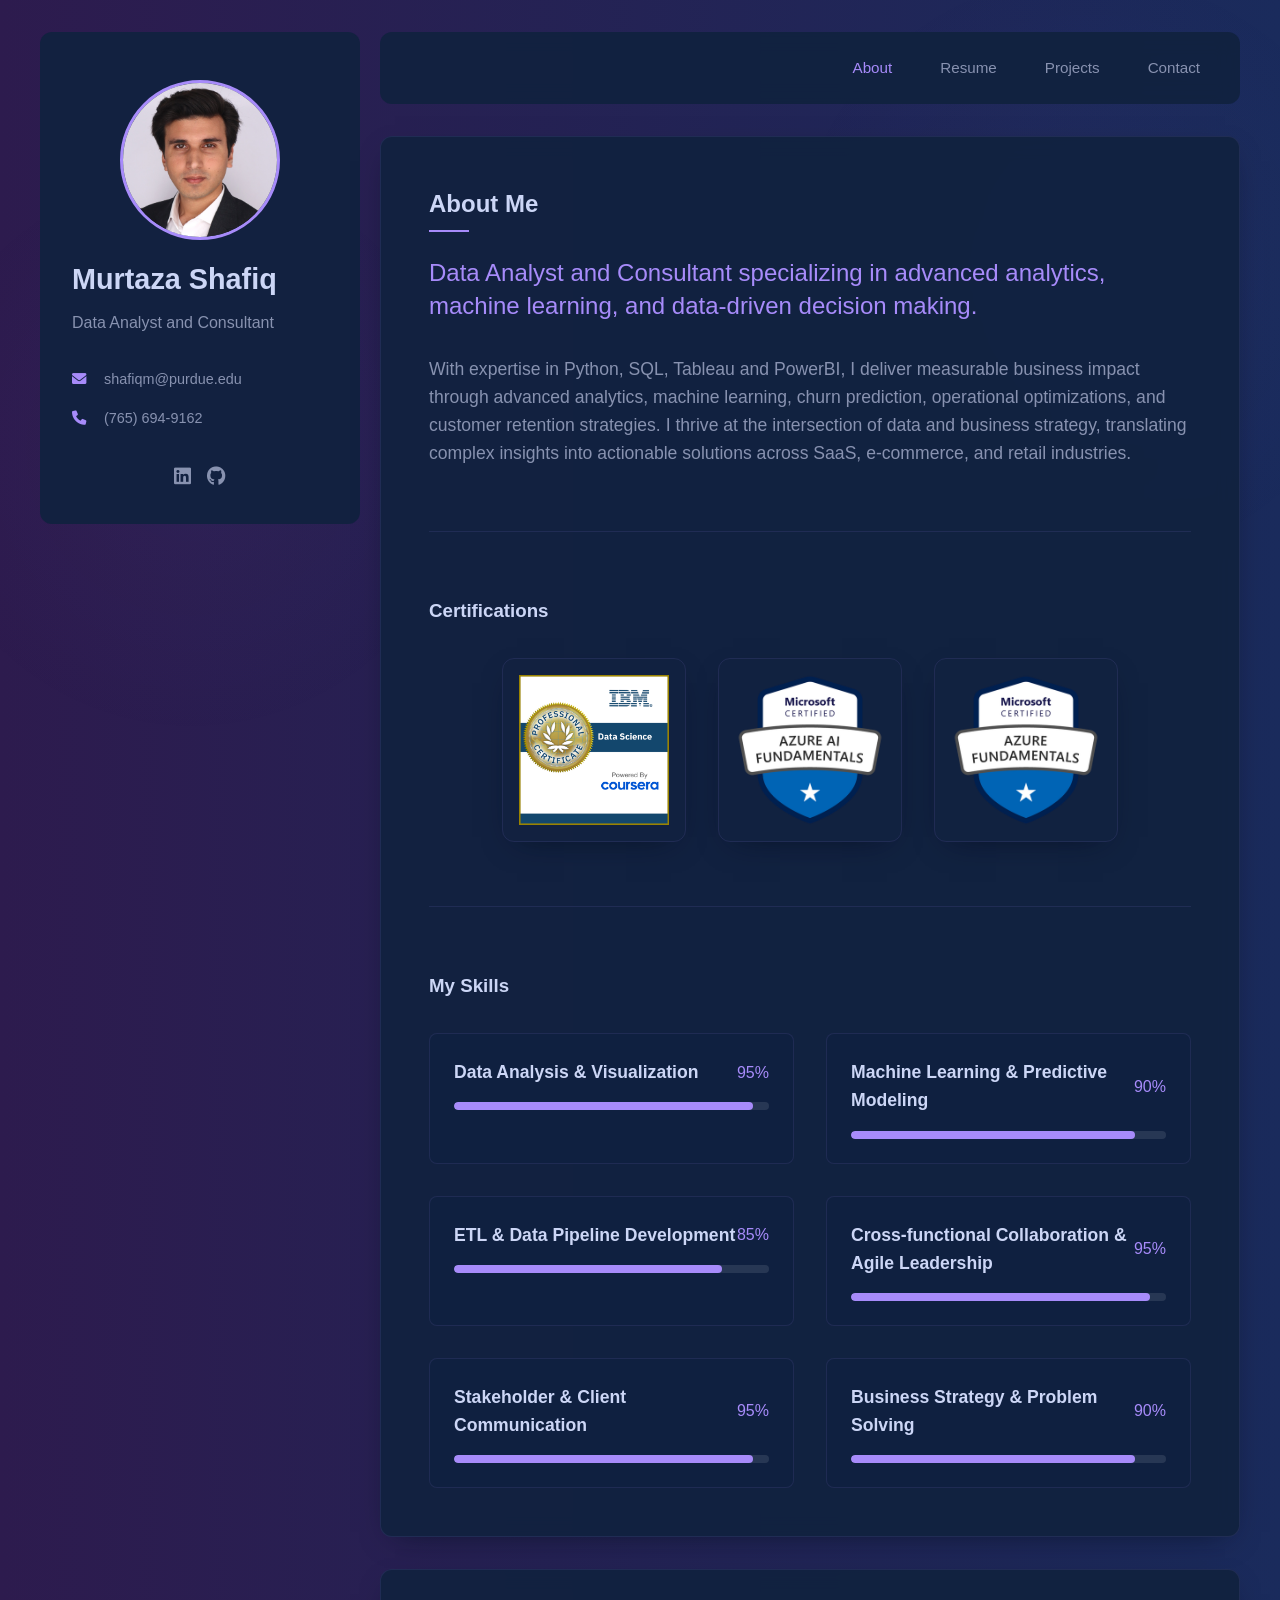
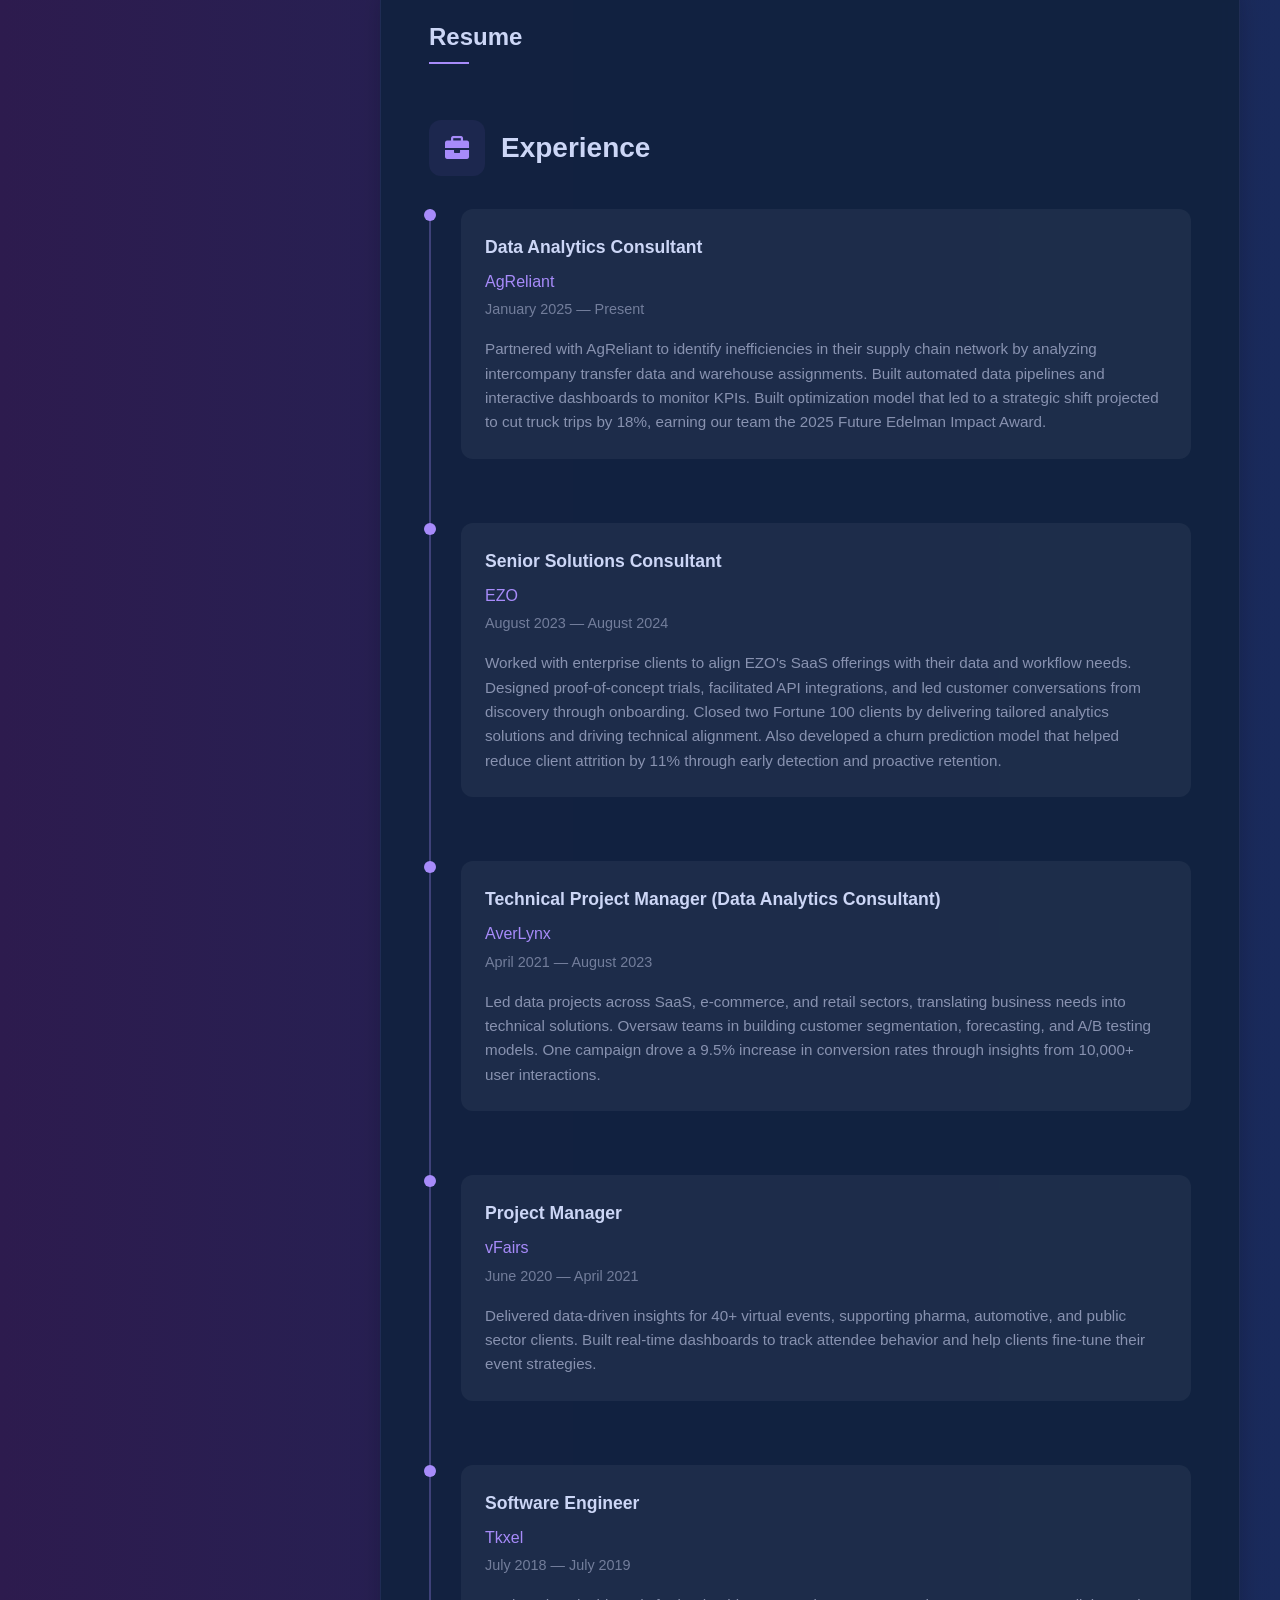
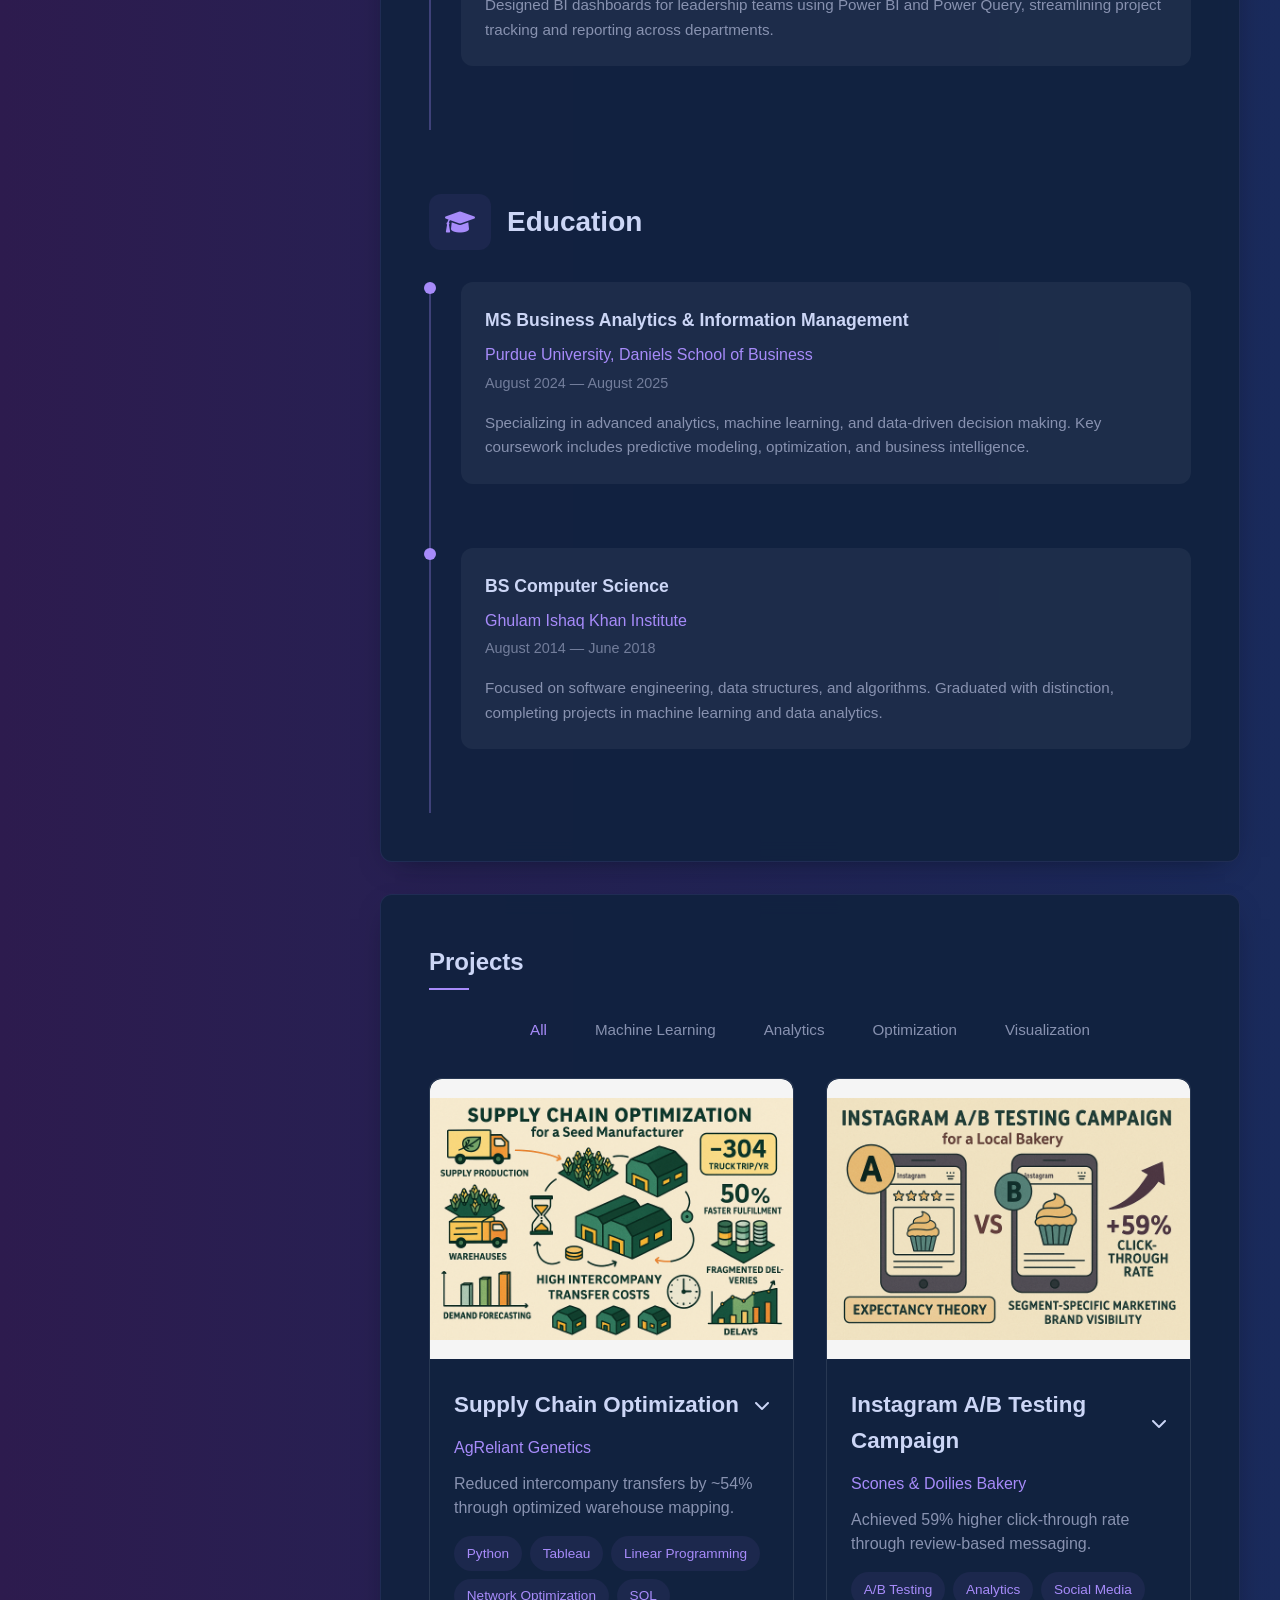
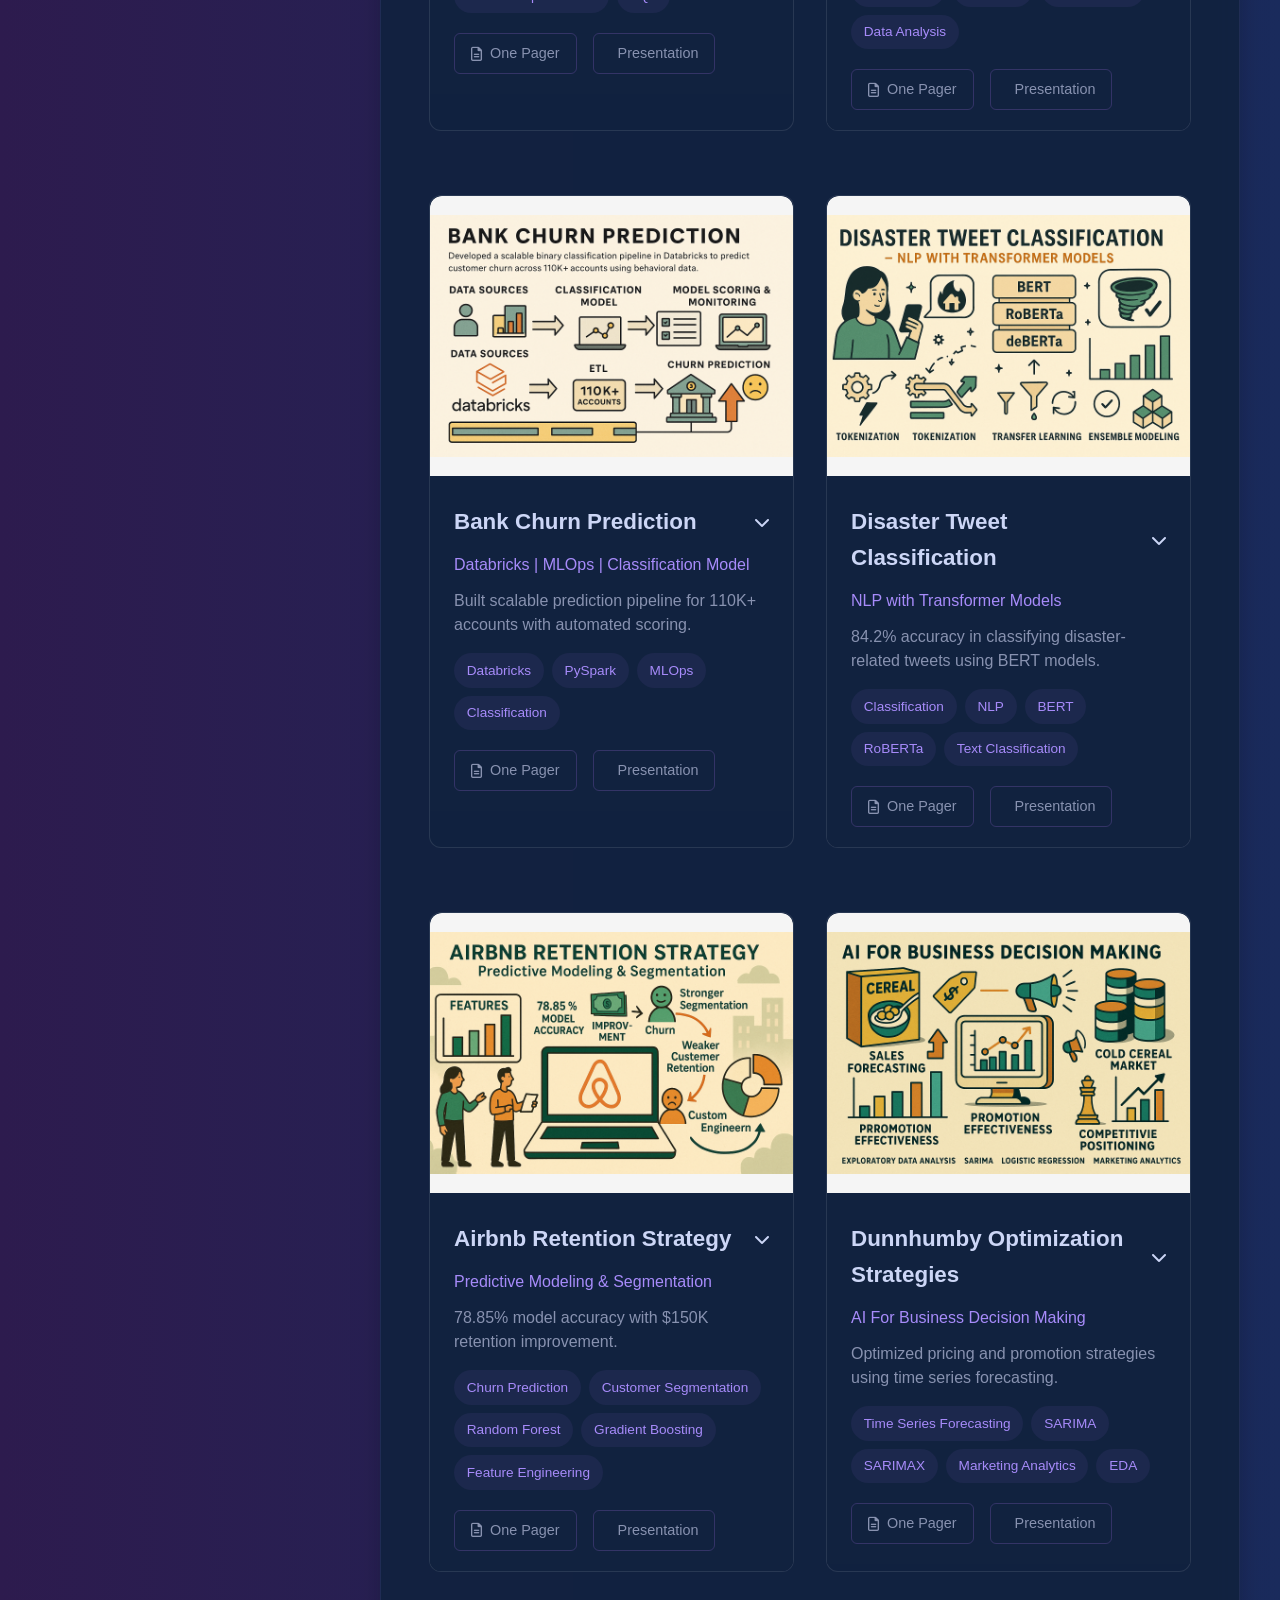
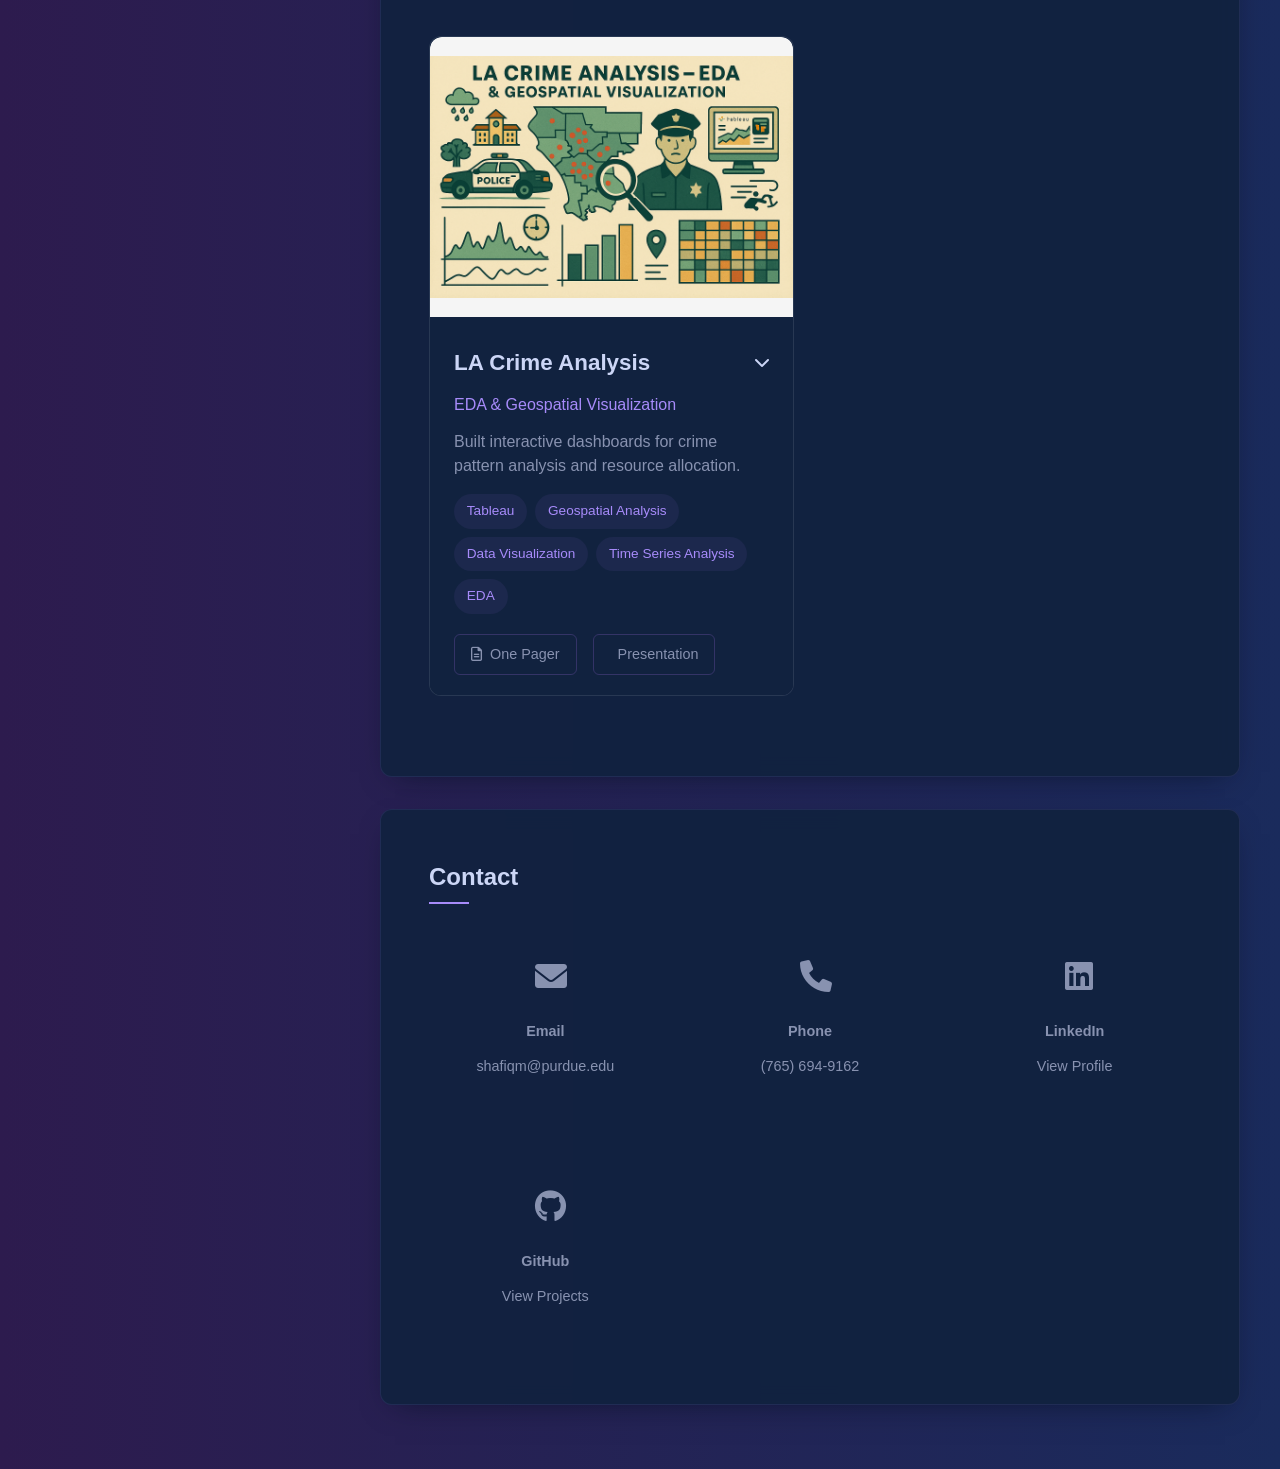
==== commit 0fe531c4: "Update index.html" ====
--- a/index.html
+++ b/index.html
@@ -168,7 +168,7 @@
             <div class="timeline-item">
               <div class="timeline-marker"></div>
               <div class="timeline-content">
-                <h4>Sales Engineer</h4>
+                <h4>Senior Solutions Consultant</h4>
                 <div class="company">EZO</div>
                 <div class="date">August 2023 — August 2024</div>
                 <p class="description">
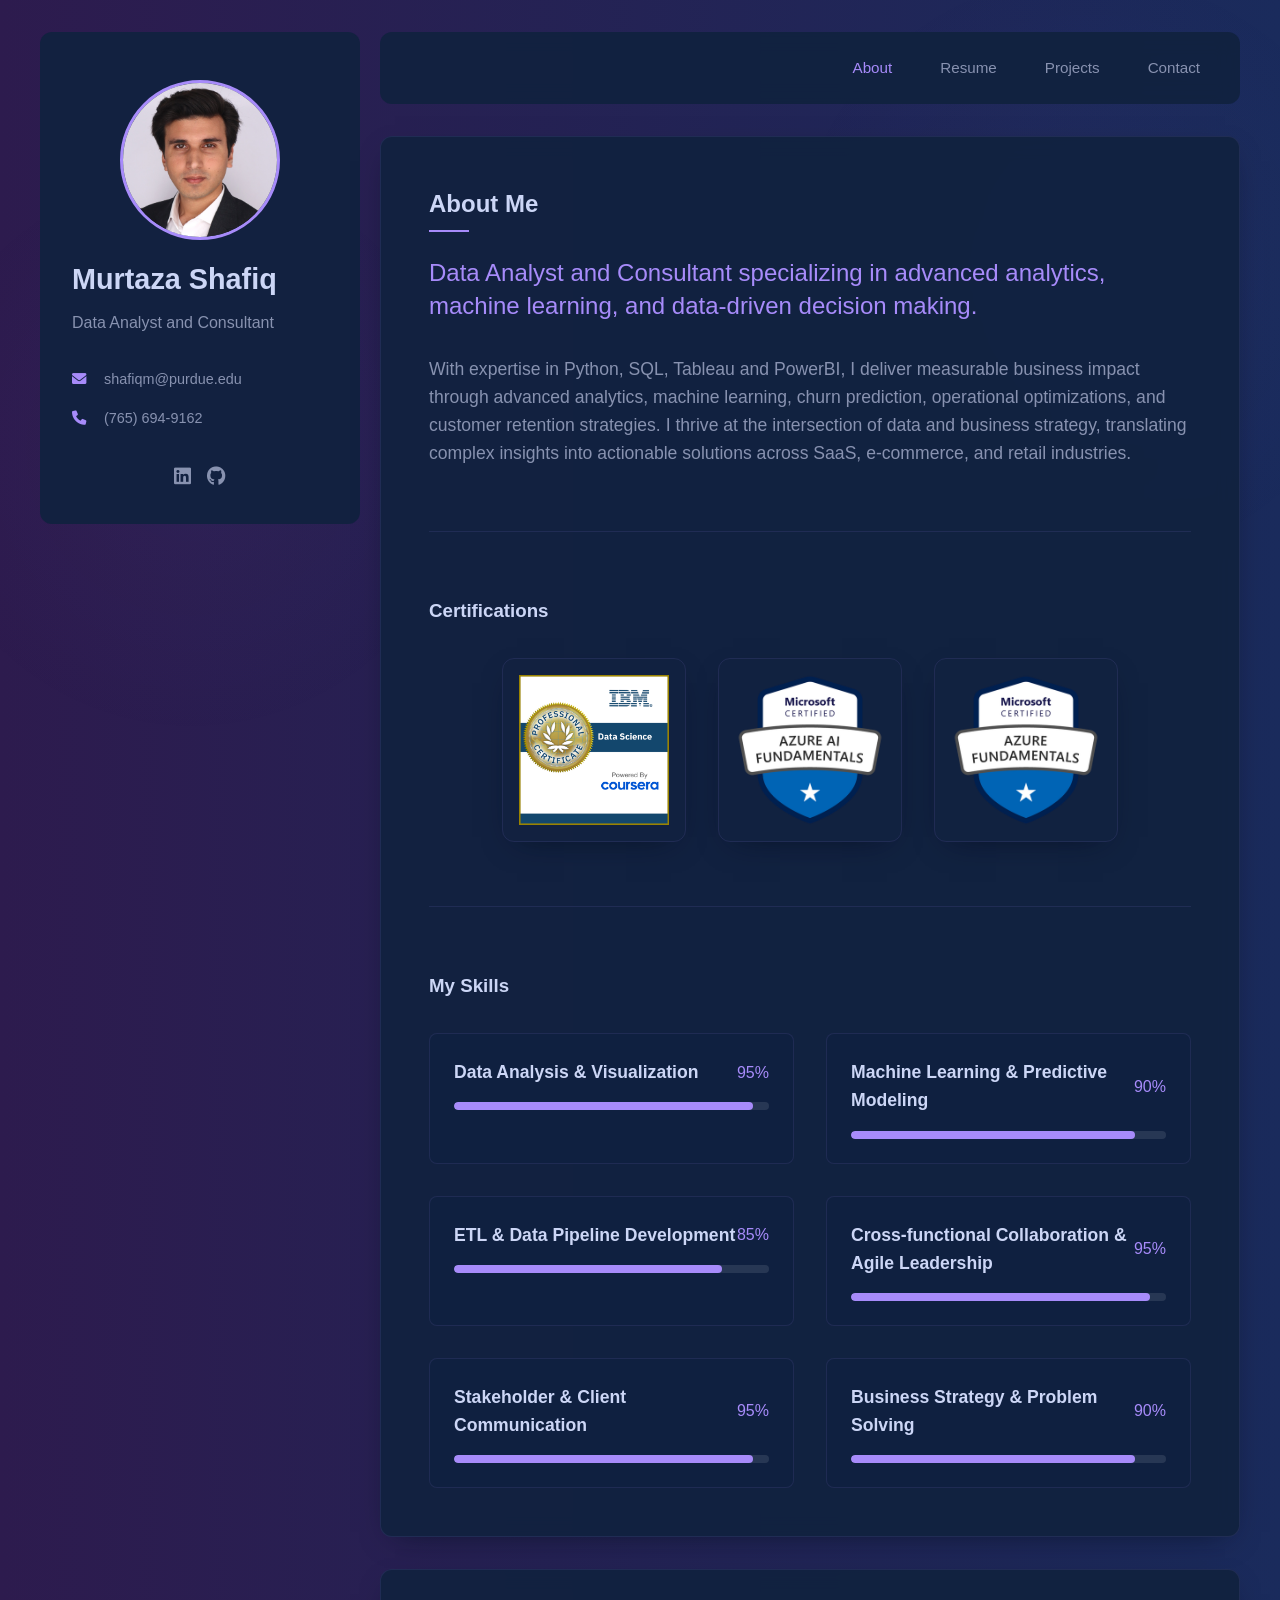
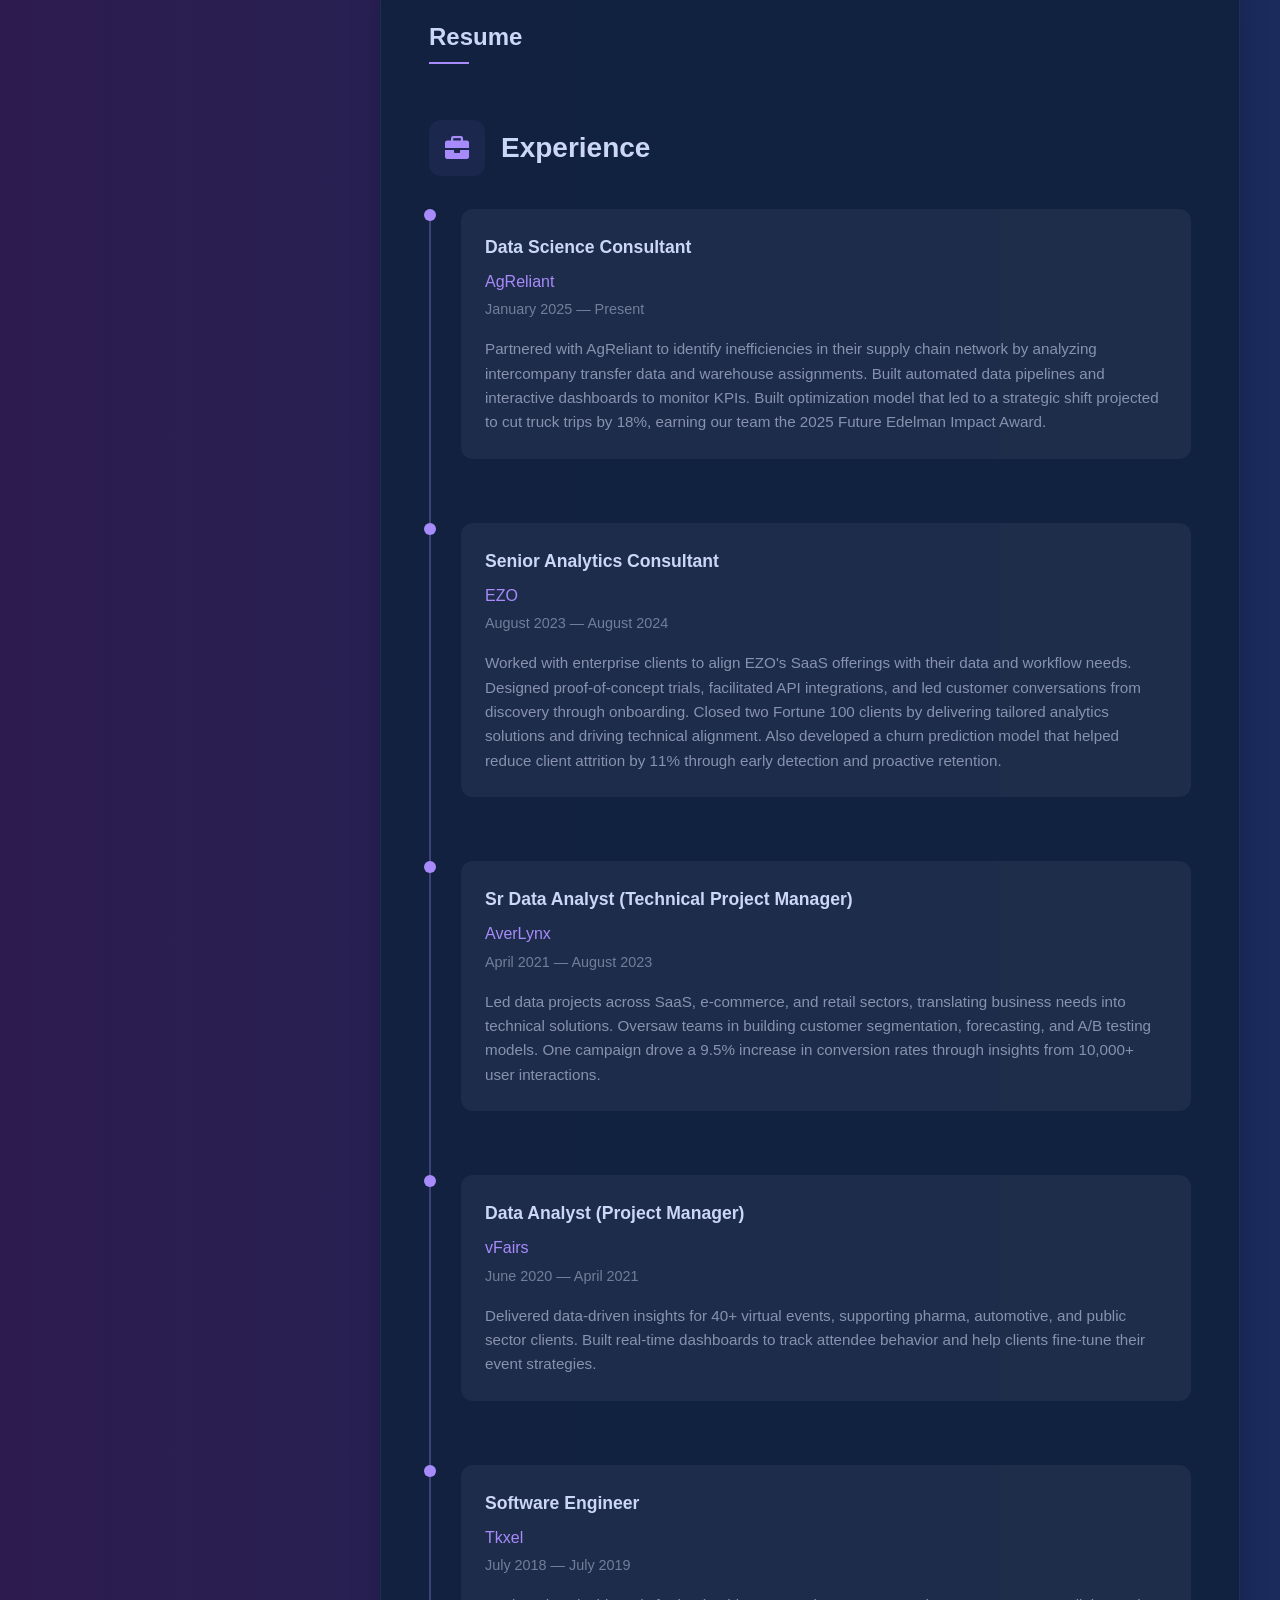
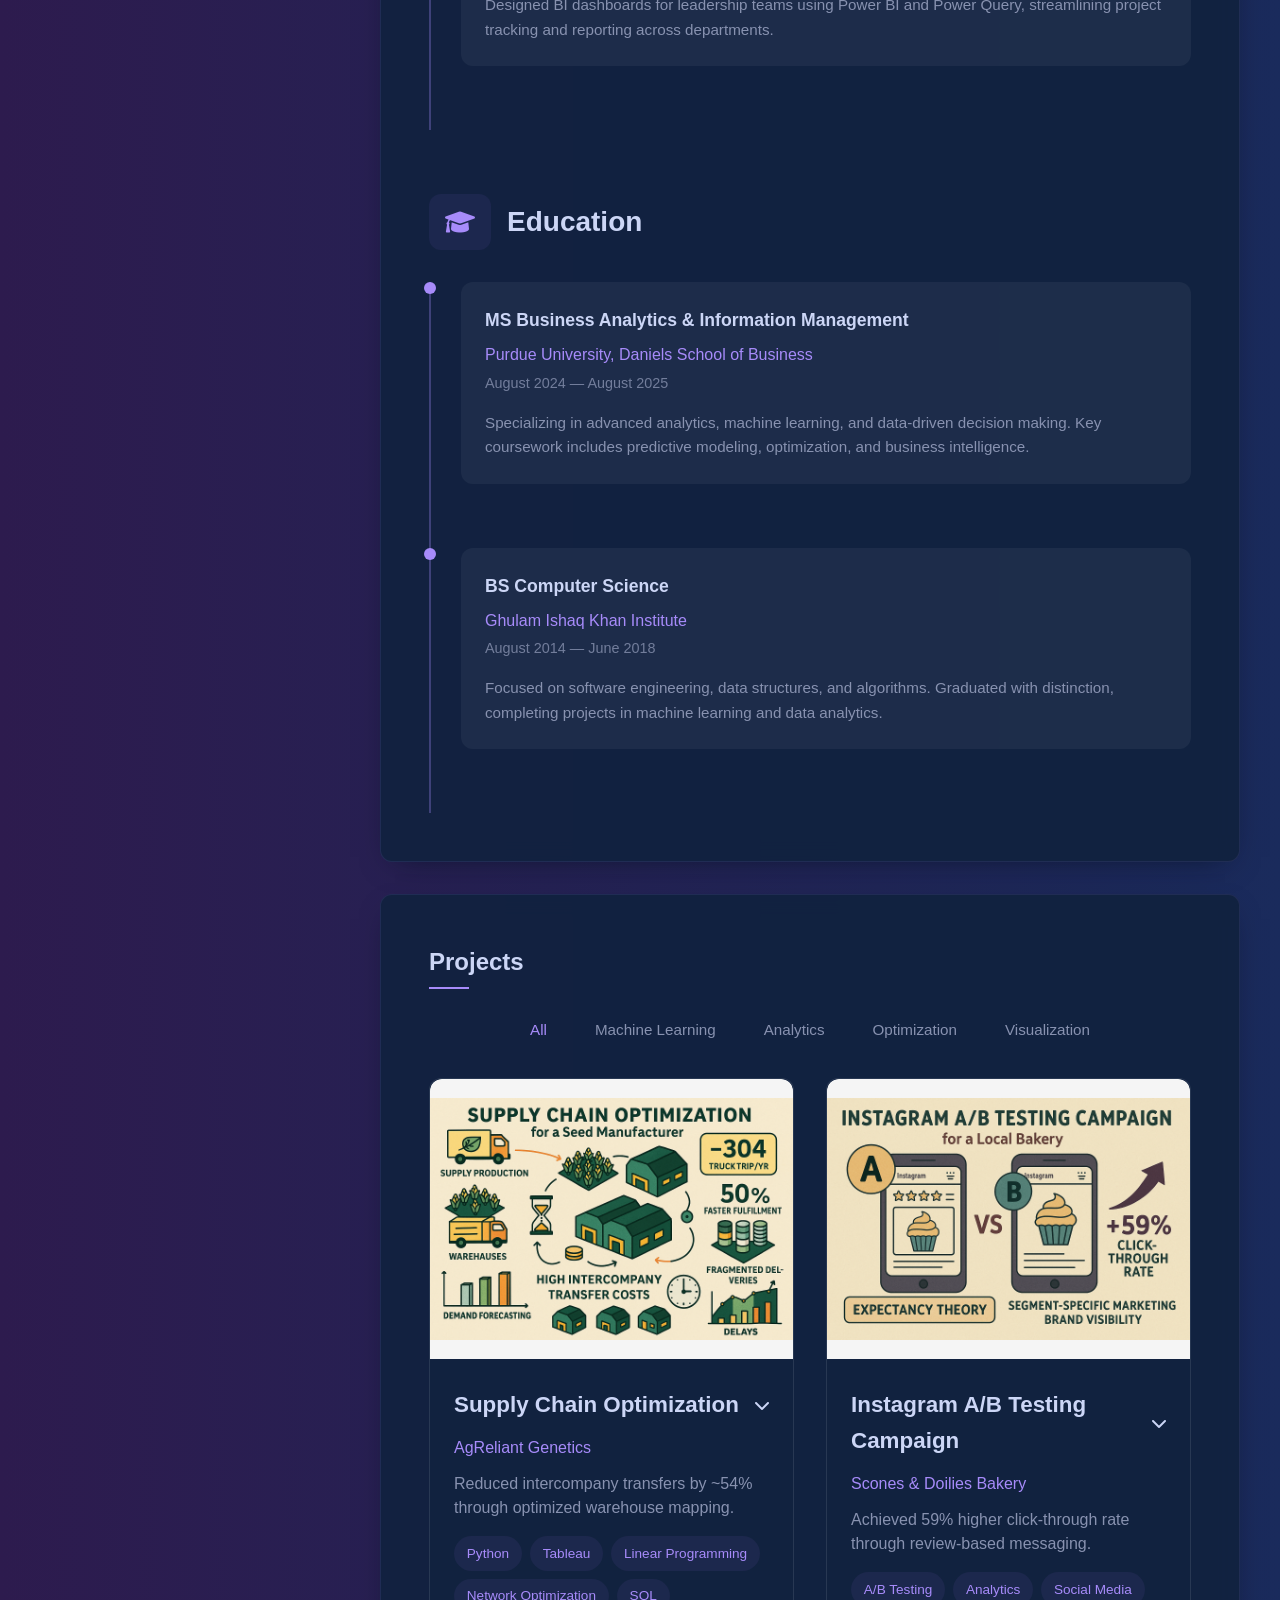
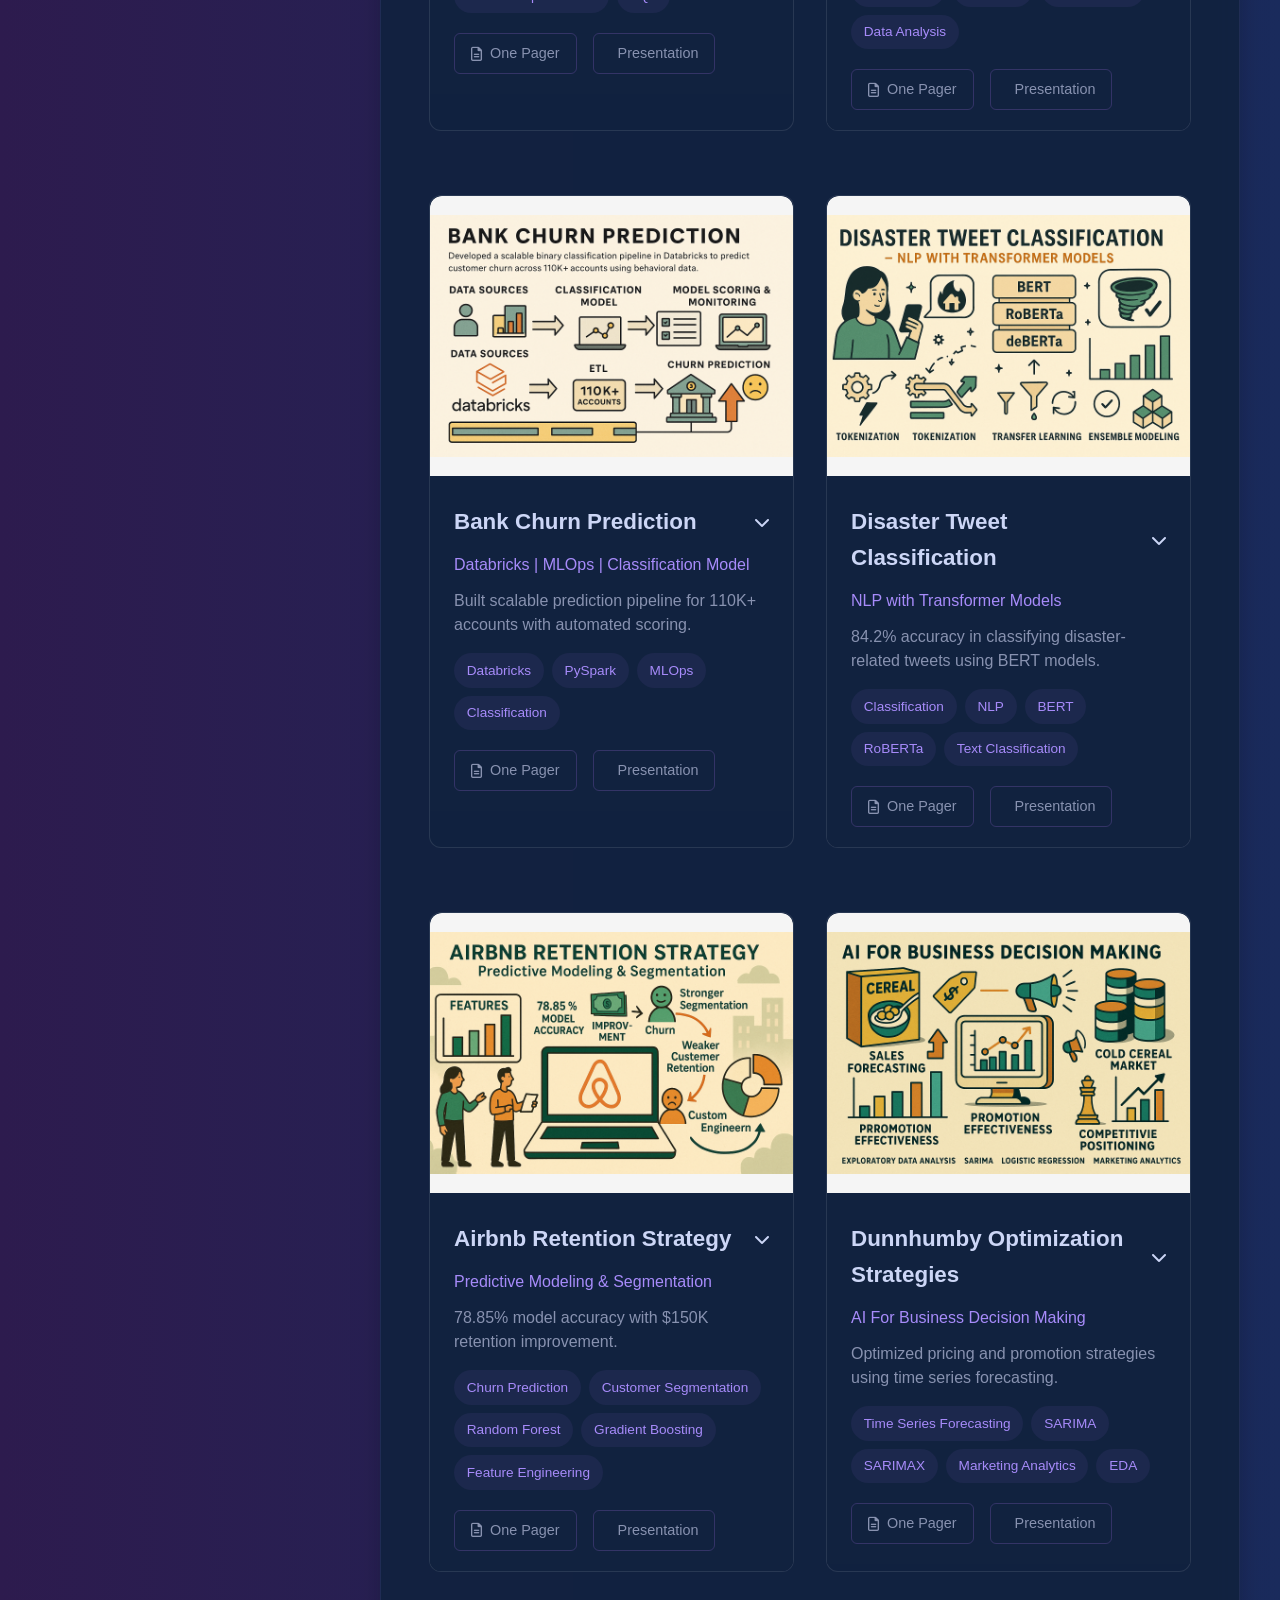
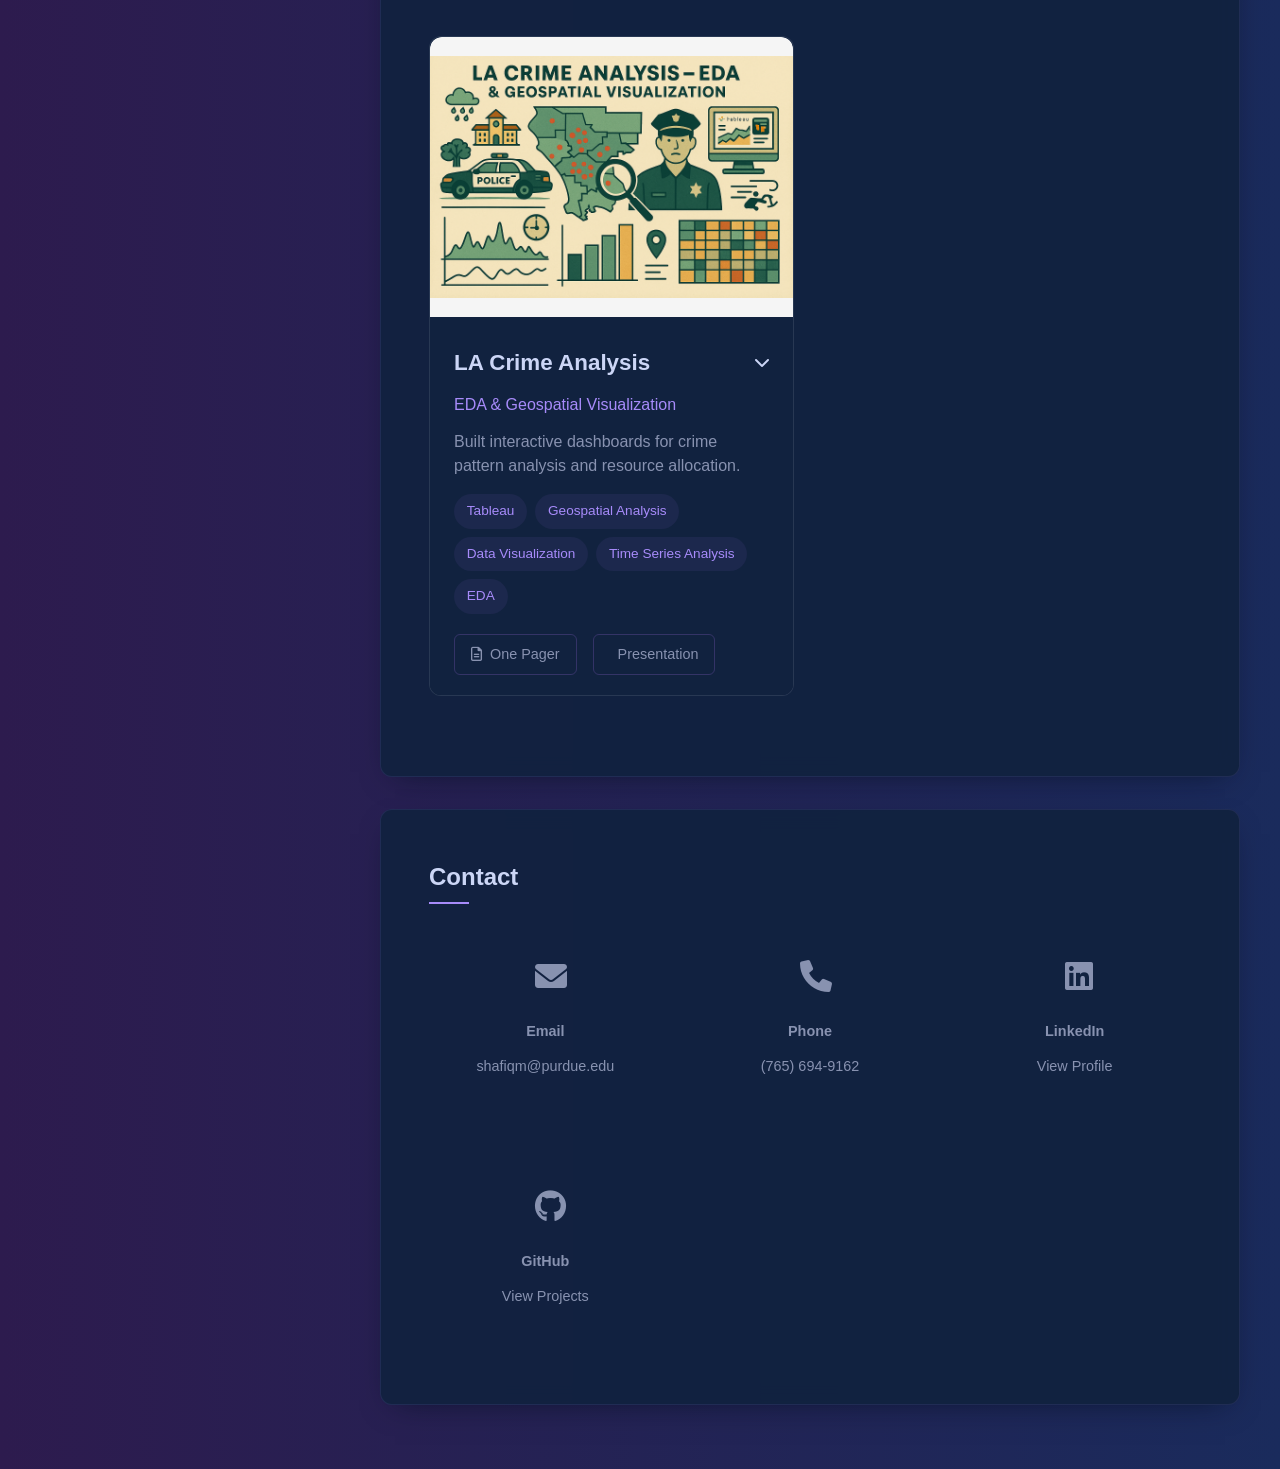
==== commit 87216eca: "Update index.html" ====
--- a/index.html
+++ b/index.html
@@ -156,7 +156,7 @@
             <div class="timeline-item">
               <div class="timeline-marker"></div>
               <div class="timeline-content">
-                <h4>Data Analytics Consultant</h4>
+                <h4>Data Science Consultant</h4>
                 <div class="company">AgReliant</div>
                 <div class="date">January 2025 — Present</div>
                 <p class="description">
@@ -168,7 +168,7 @@
             <div class="timeline-item">
               <div class="timeline-marker"></div>
               <div class="timeline-content">
-                <h4>Senior Solutions Consultant</h4>
+                <h4>Senior Analytics Consultant</h4>
                 <div class="company">EZO</div>
                 <div class="date">August 2023 — August 2024</div>
                 <p class="description">
@@ -180,7 +180,7 @@
             <div class="timeline-item">
               <div class="timeline-marker"></div>
               <div class="timeline-content">
-                <h4>Technical Project Manager (Data Analytics Consultant)</h4>
+                <h4>Sr Data Analyst (Technical Project Manager)</h4>
                 <div class="company">AverLynx</div>
                 <div class="date">April 2021 — August 2023</div>
                 <p class="description">
@@ -192,7 +192,7 @@
             <div class="timeline-item">
               <div class="timeline-marker"></div>
               <div class="timeline-content">
-                <h4>Project Manager</h4>
+                <h4>Data Analyst (Project Manager)</h4>
                 <div class="company">vFairs</div>
                 <div class="date">June 2020 — April 2021</div>
                 <p class="description">
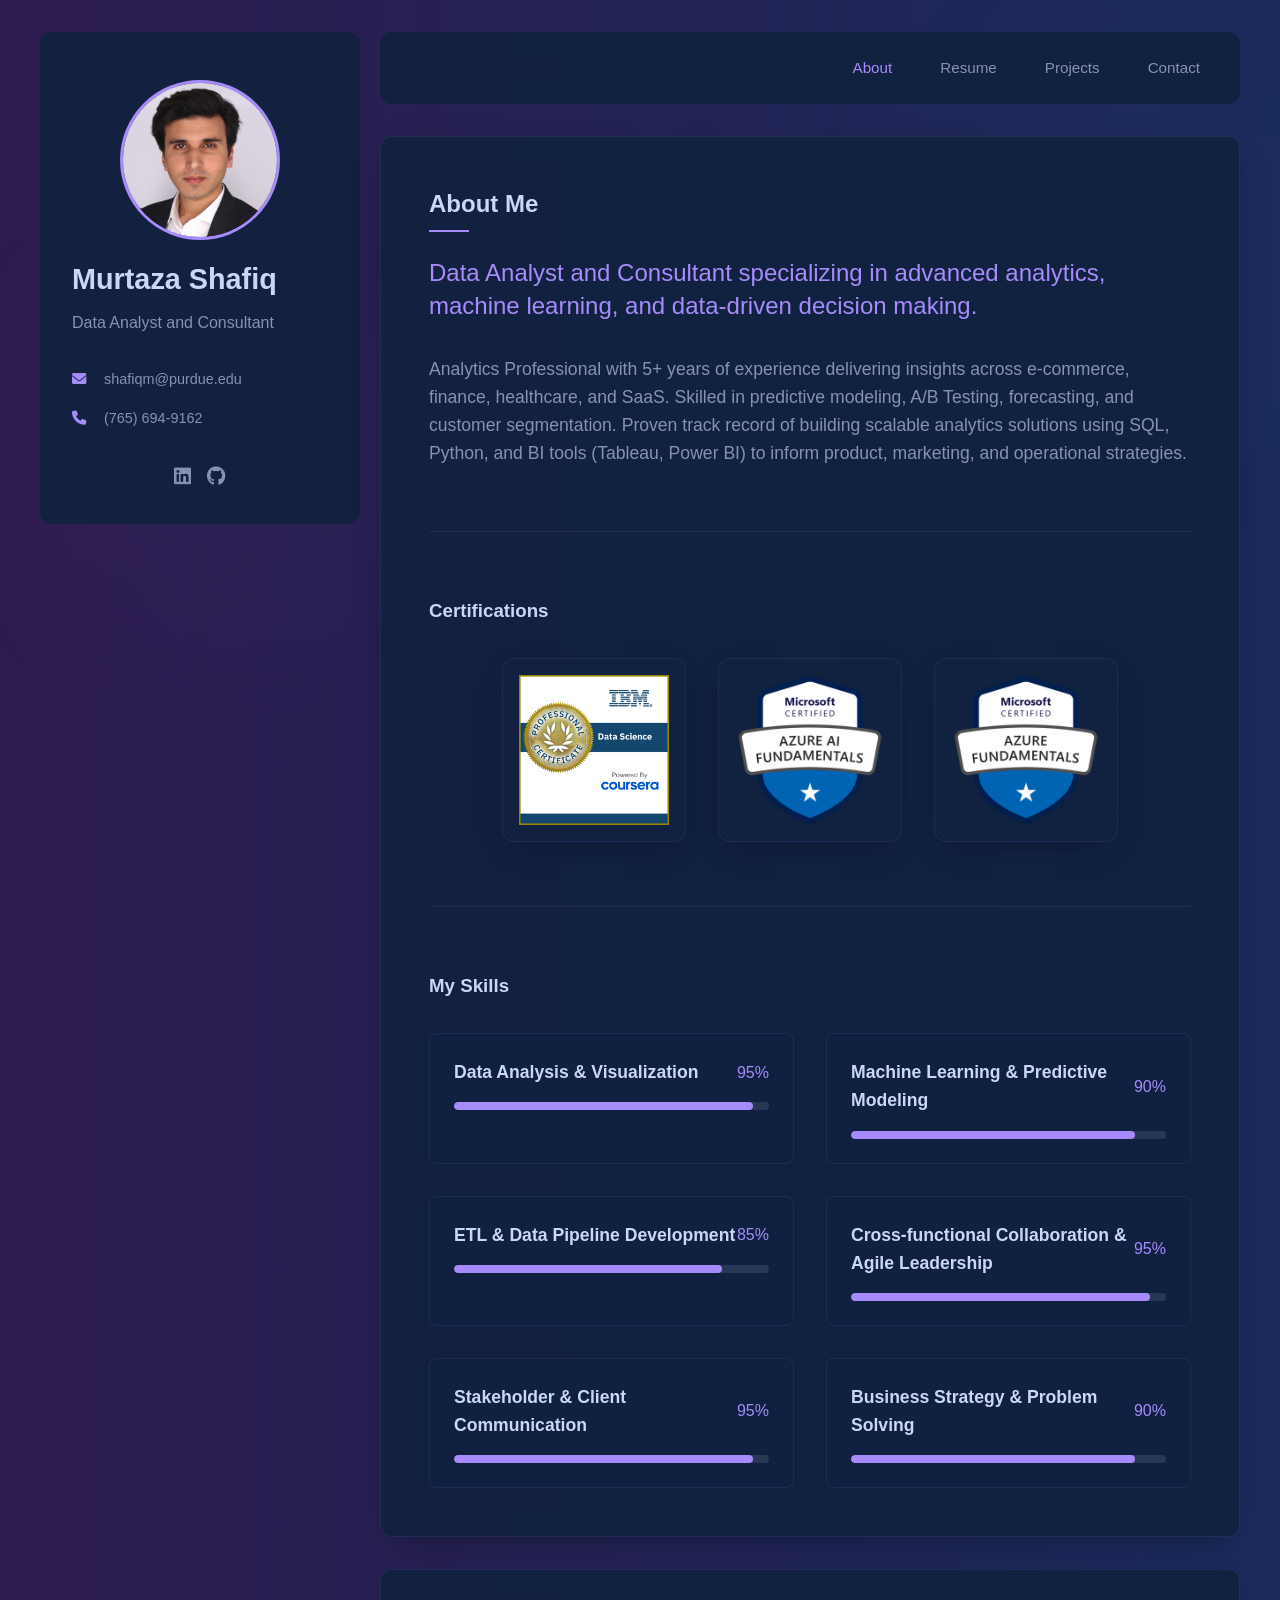
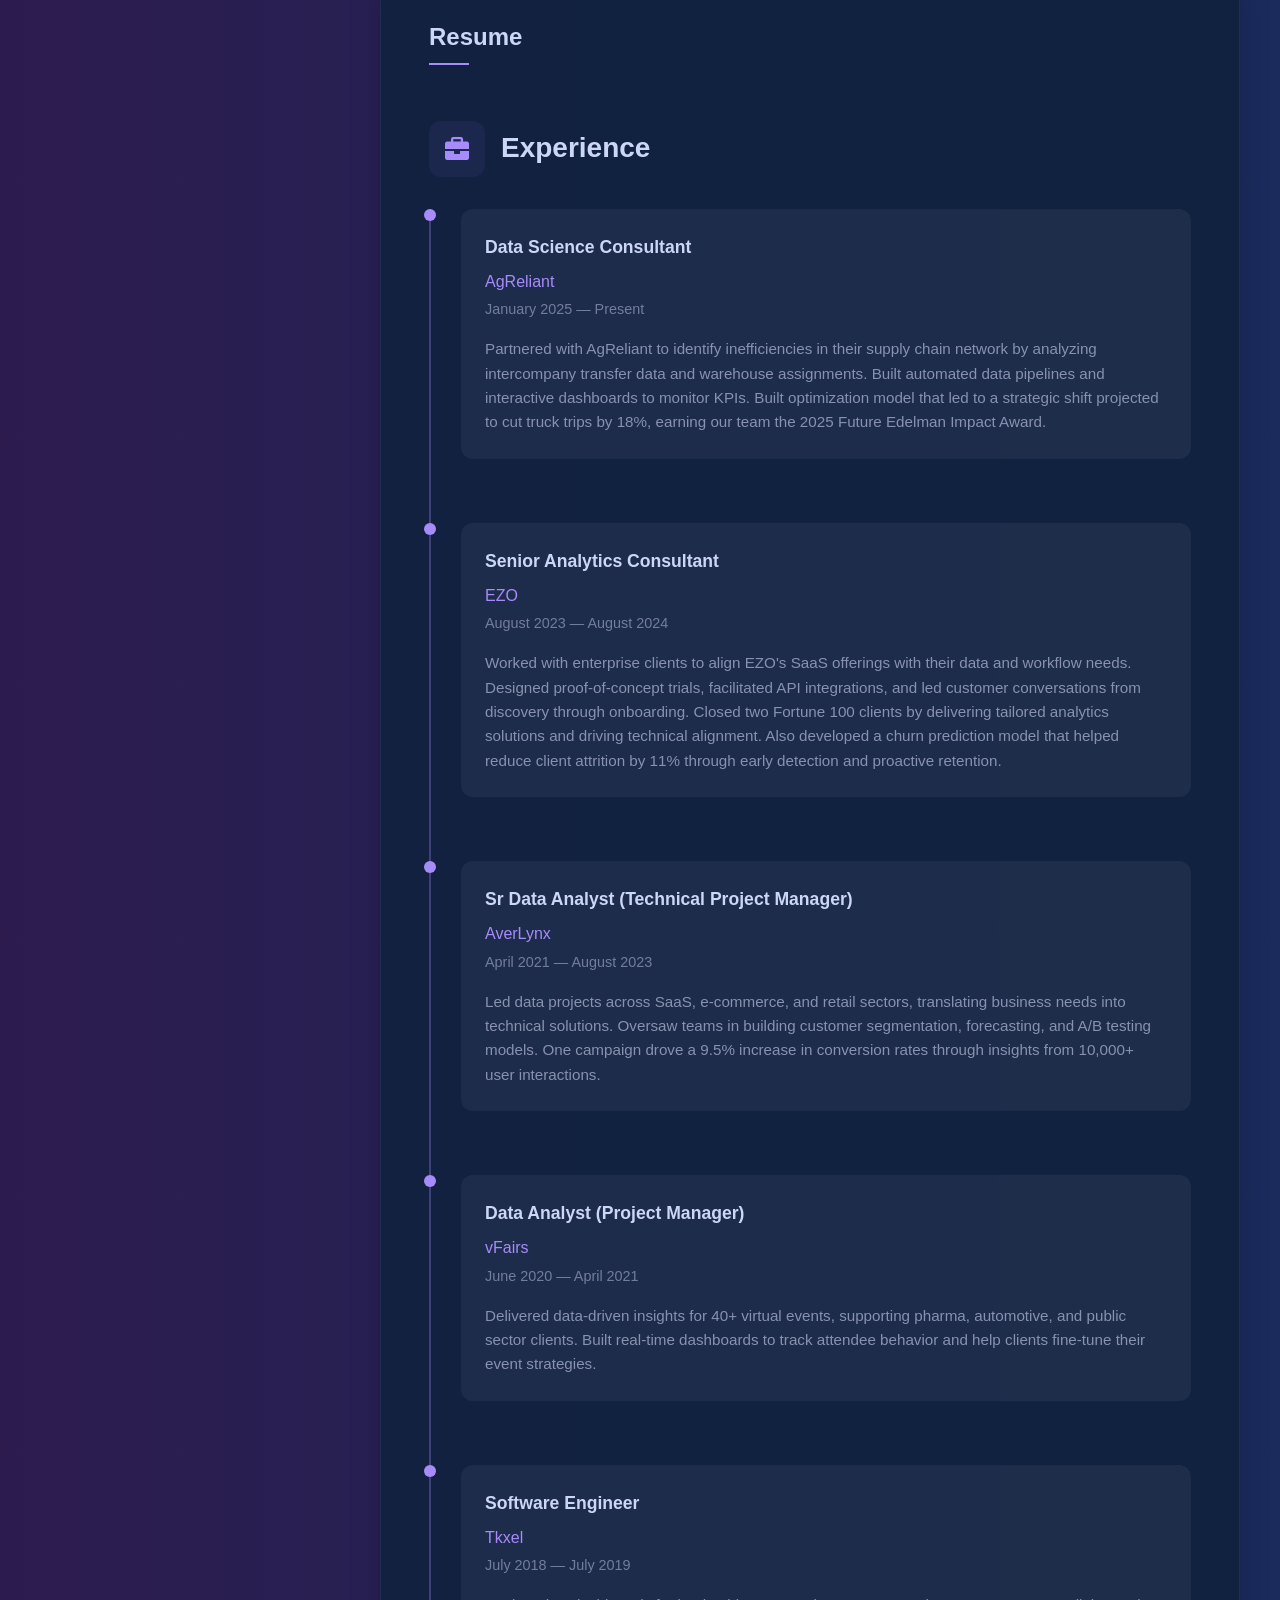
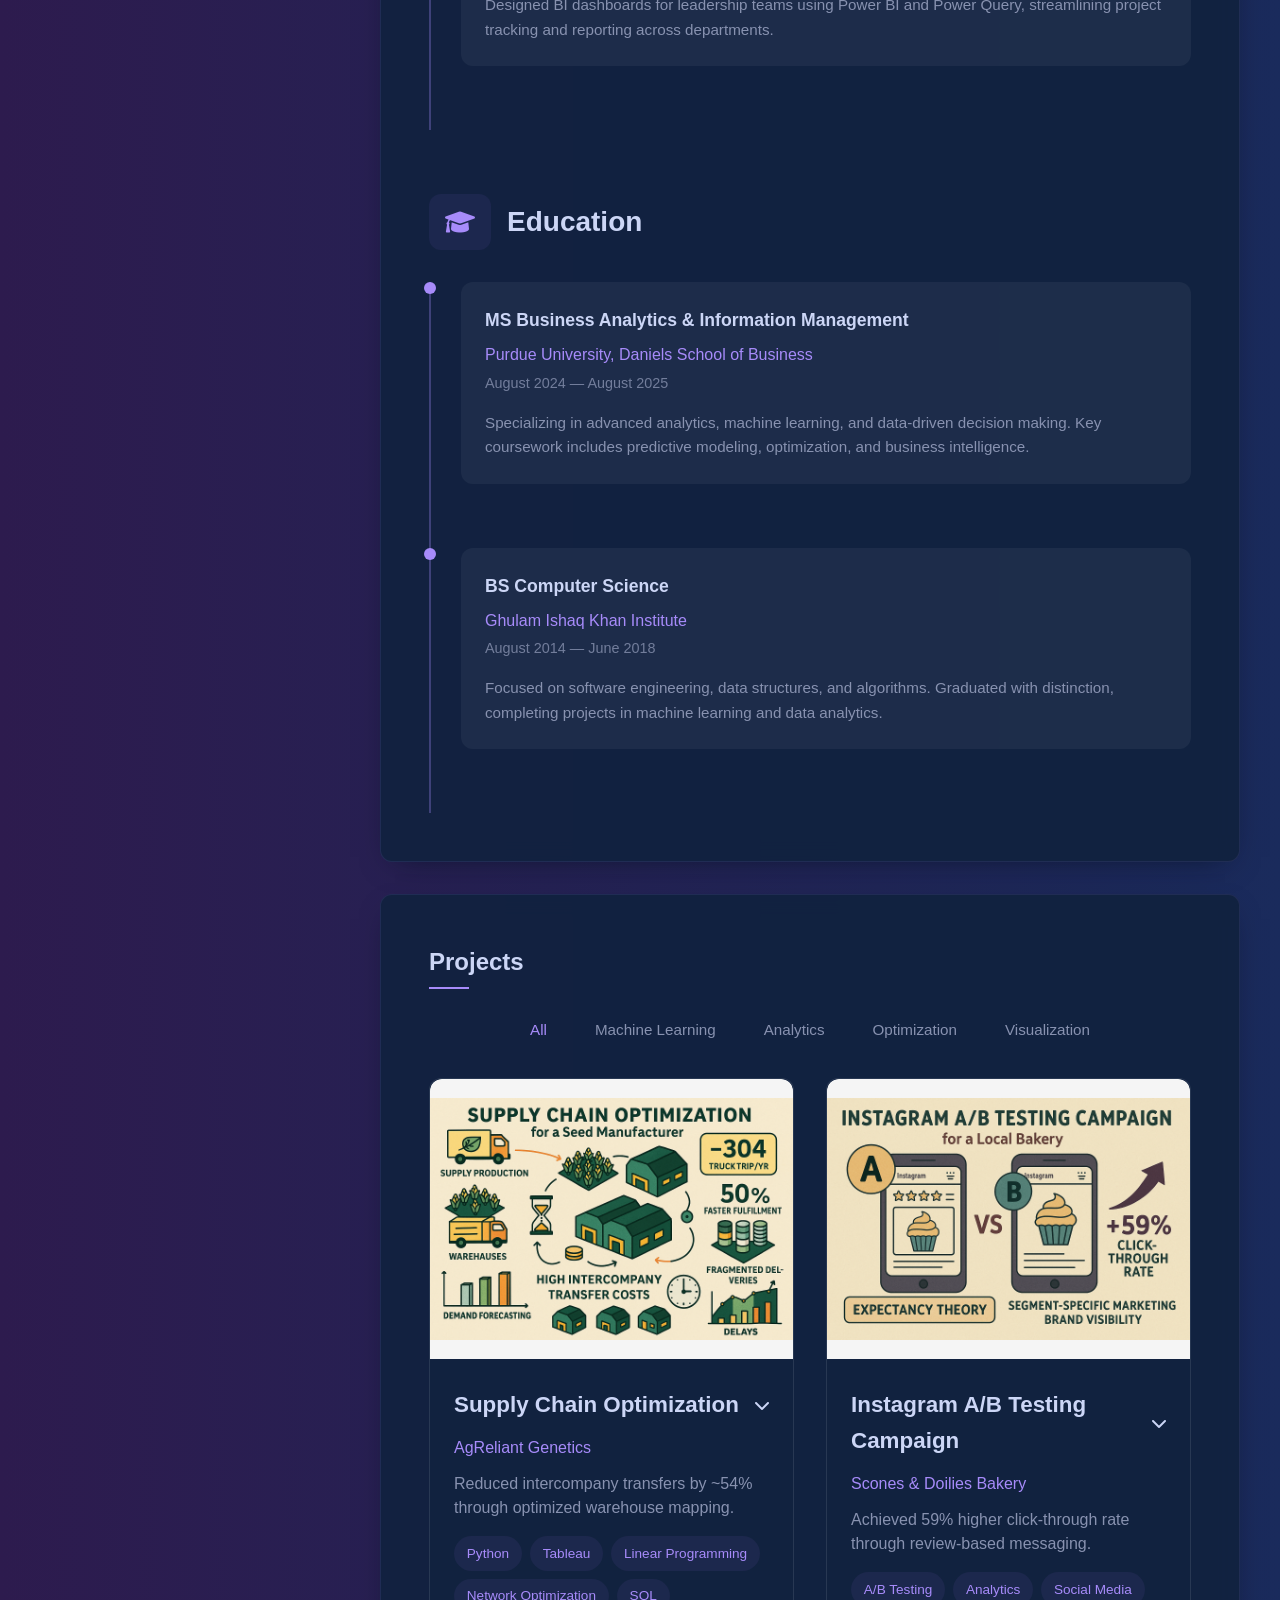
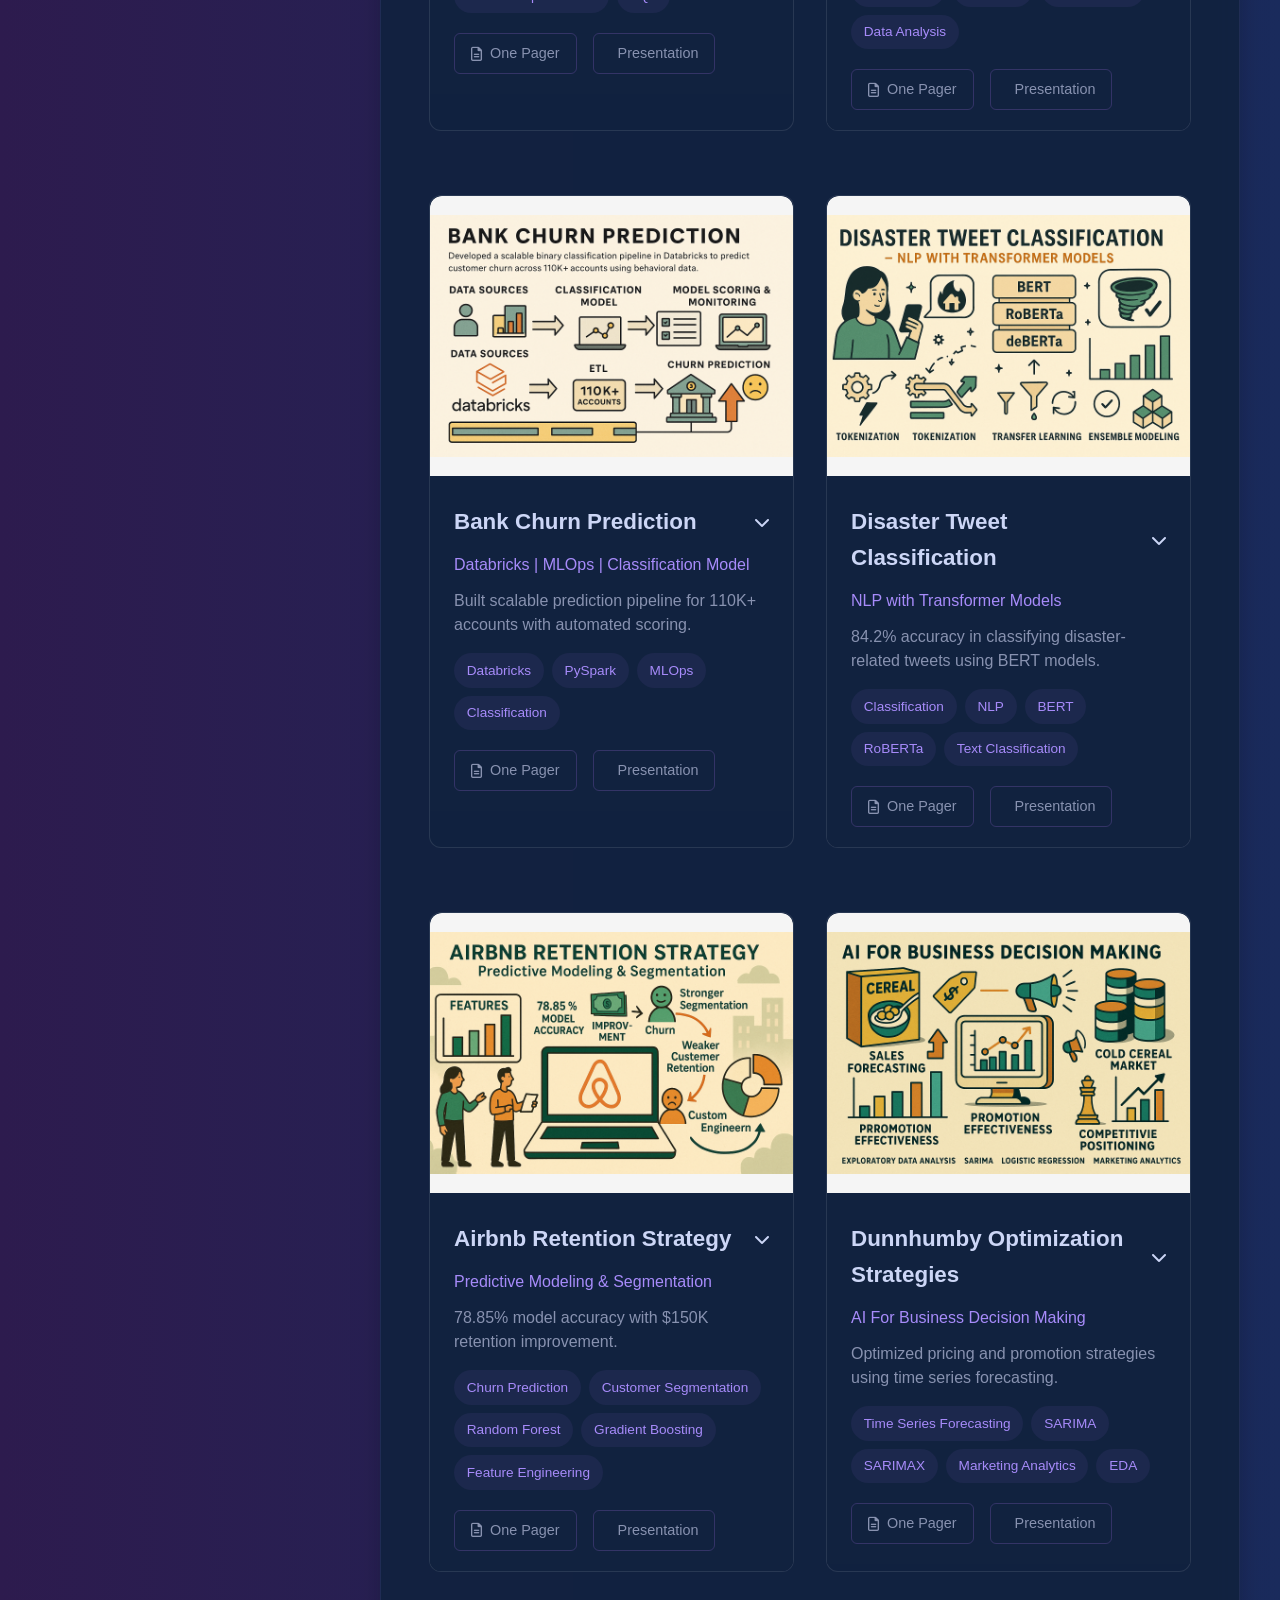
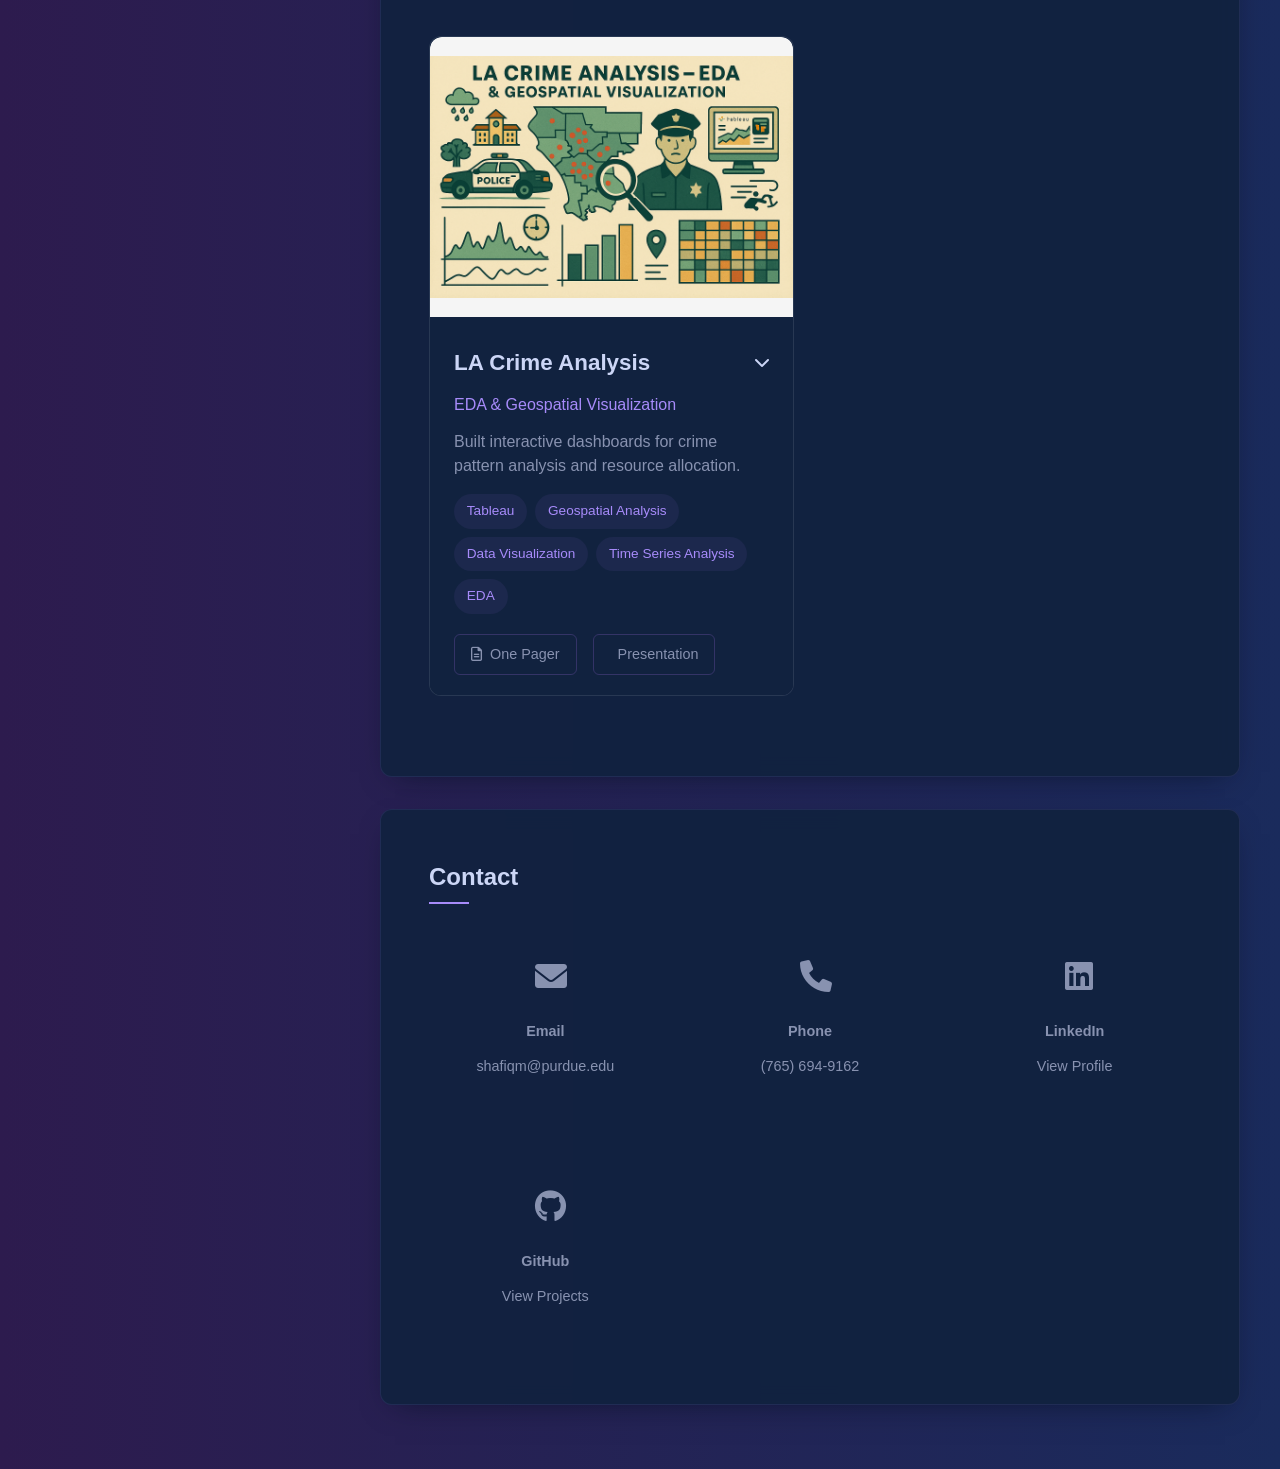
==== commit 851e9d35: "Update index.html" ====
--- a/index.html
+++ b/index.html
@@ -57,7 +57,7 @@
           <div class="about-text">
             <p class="lead">Data Analyst and Consultant specializing in advanced analytics, machine learning, and data-driven decision making.</p>
             
-            <p>With expertise in Python, SQL, Tableau and PowerBI, I deliver measurable business impact through advanced analytics, machine learning, churn prediction, operational optimizations, and customer retention strategies. I thrive at the intersection of data and business strategy, translating complex insights into actionable solutions across SaaS, e-commerce, and retail industries.</p>
+            <p>Analytics Professional with 5+ years of experience delivering insights across e-commerce, finance, healthcare, and SaaS. Skilled in predictive modeling, A/B Testing, forecasting, and customer segmentation. Proven track record of building scalable analytics solutions using SQL, Python, and BI tools (Tableau, Power BI) to inform product, marketing, and operational strategies.</p>
           </div>
         </div>
 
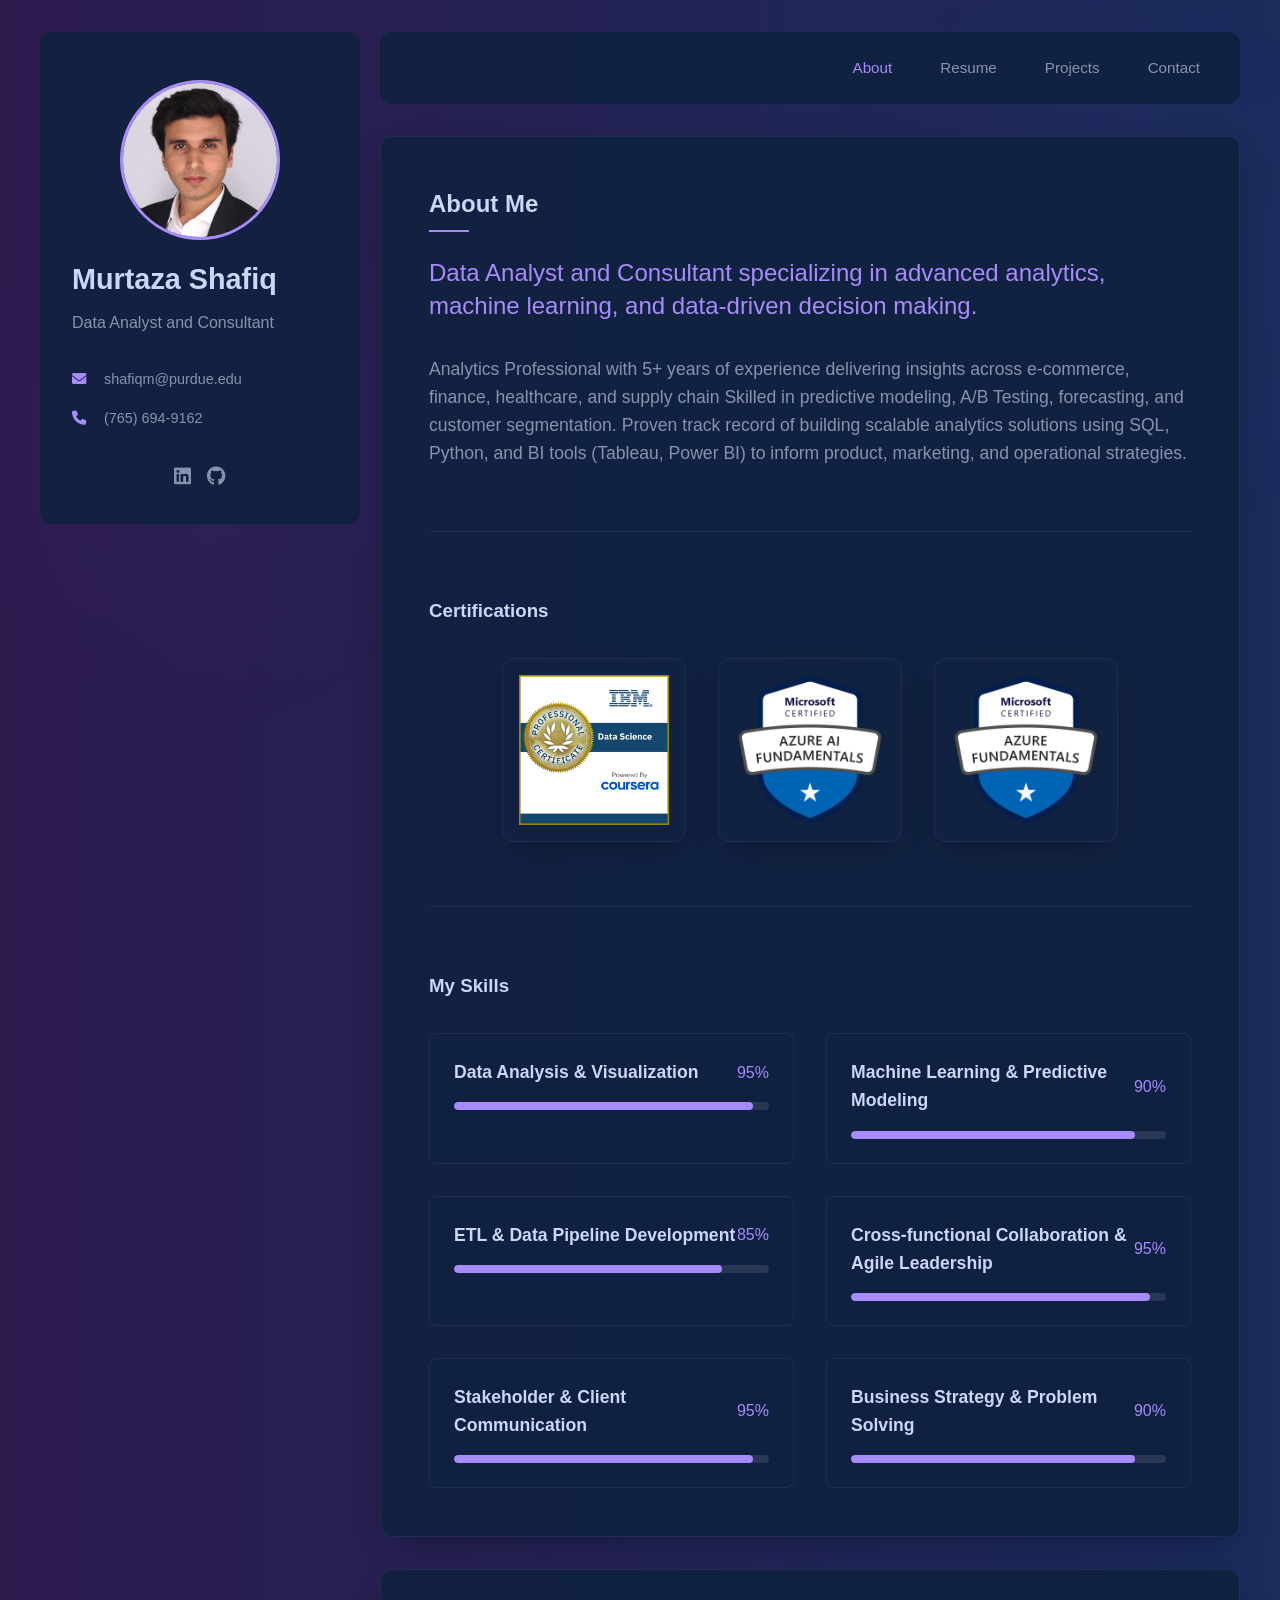
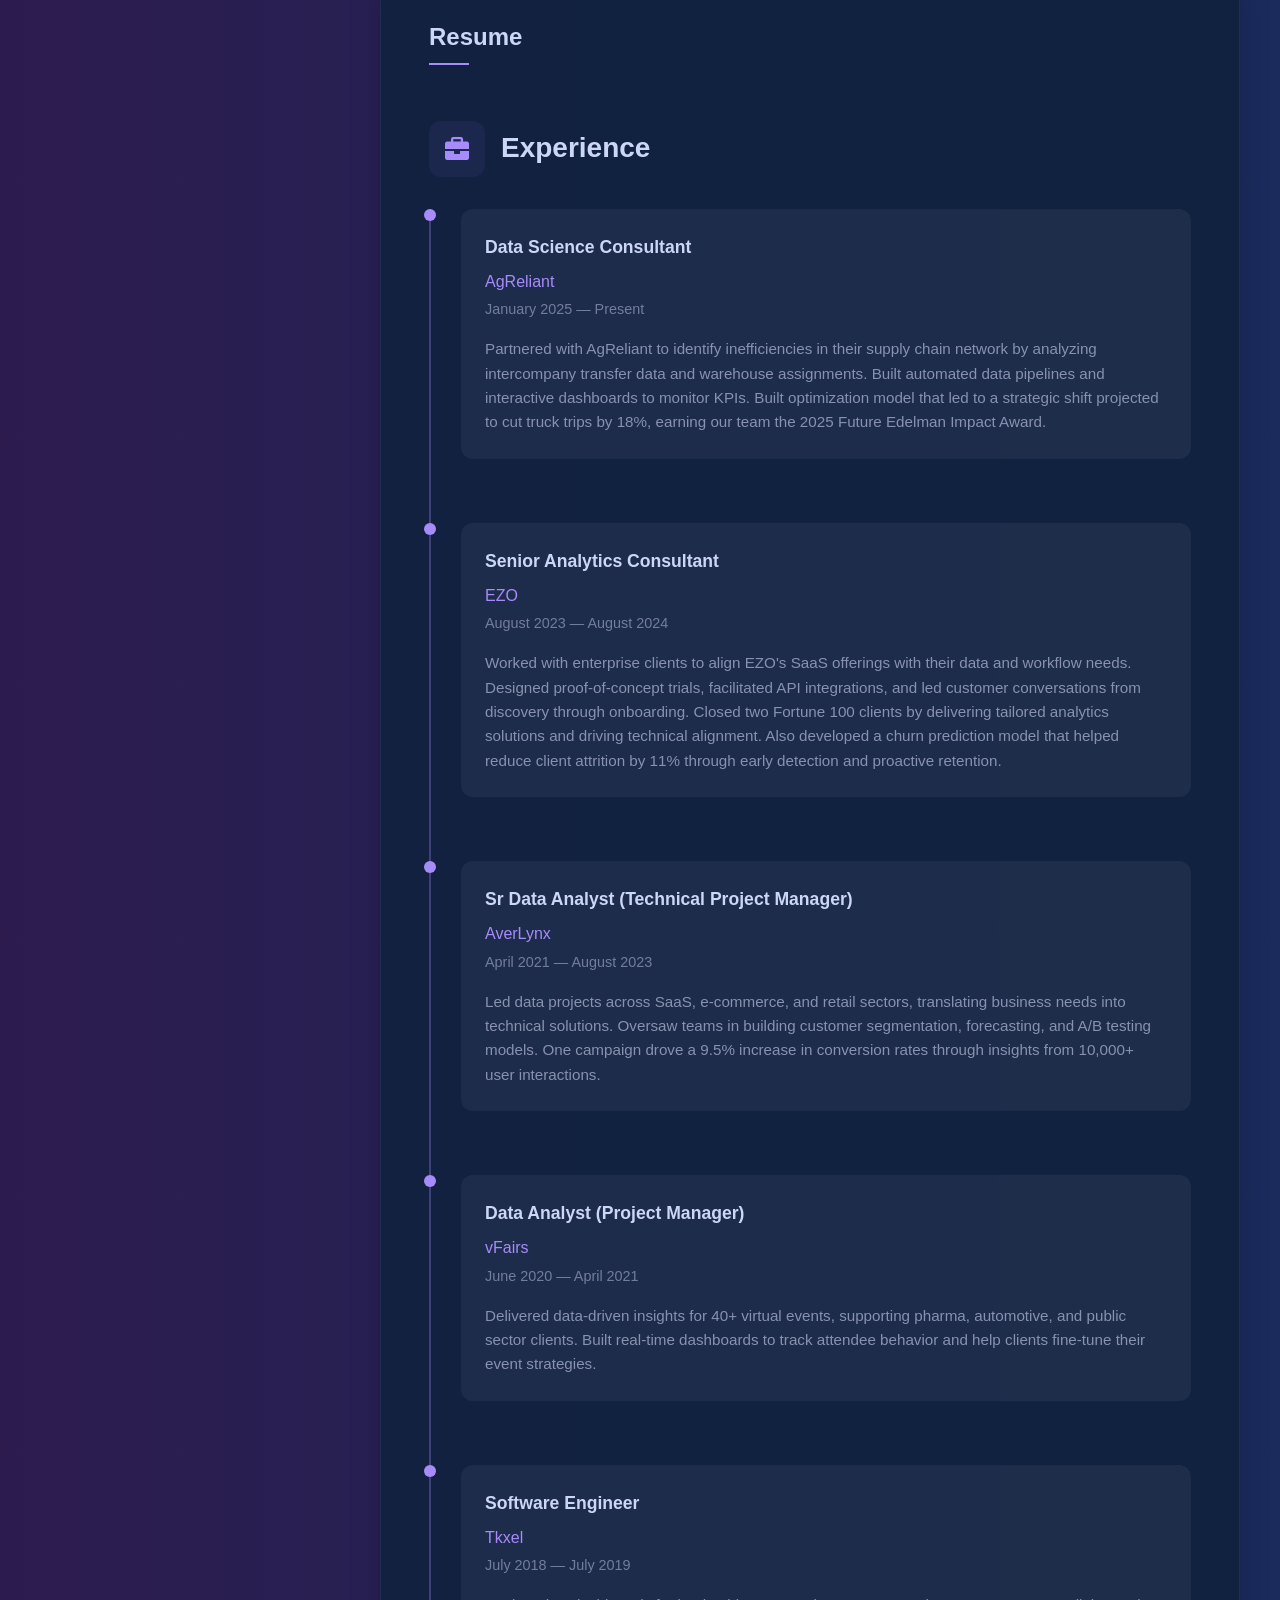
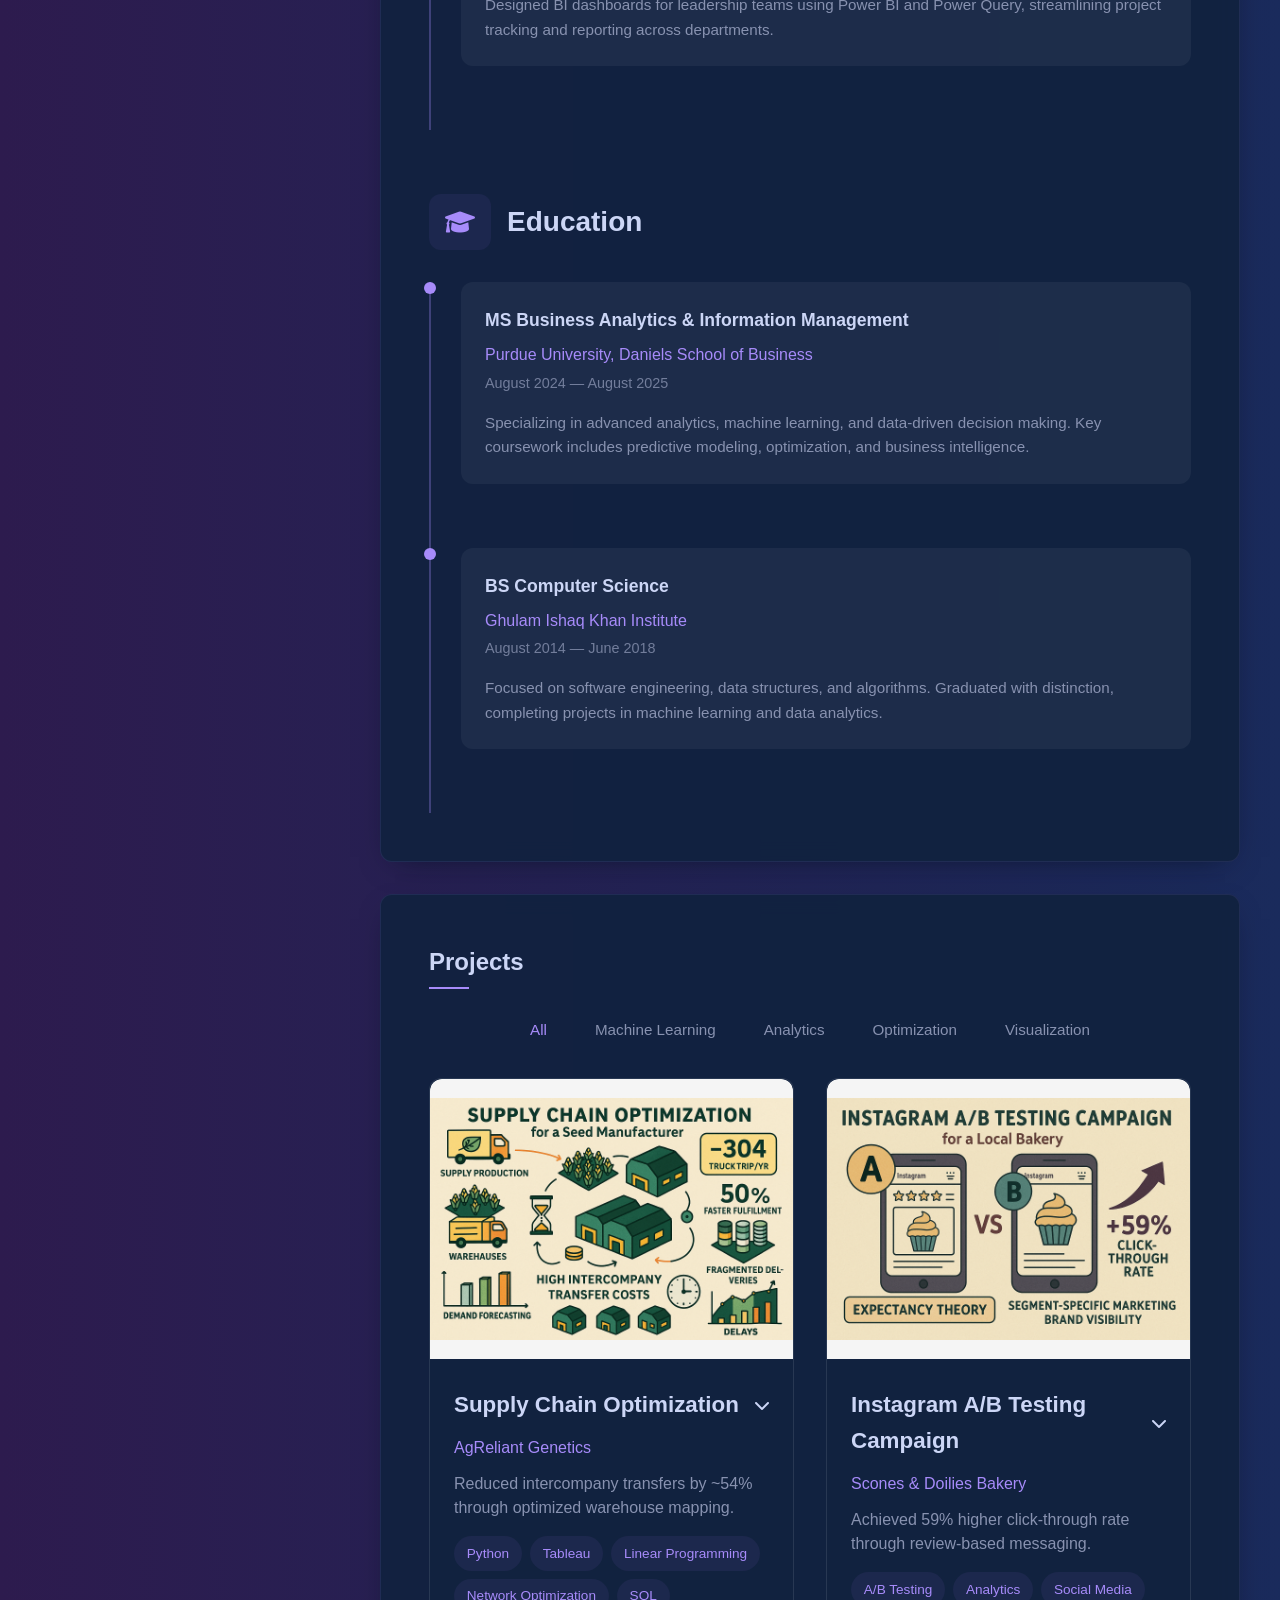
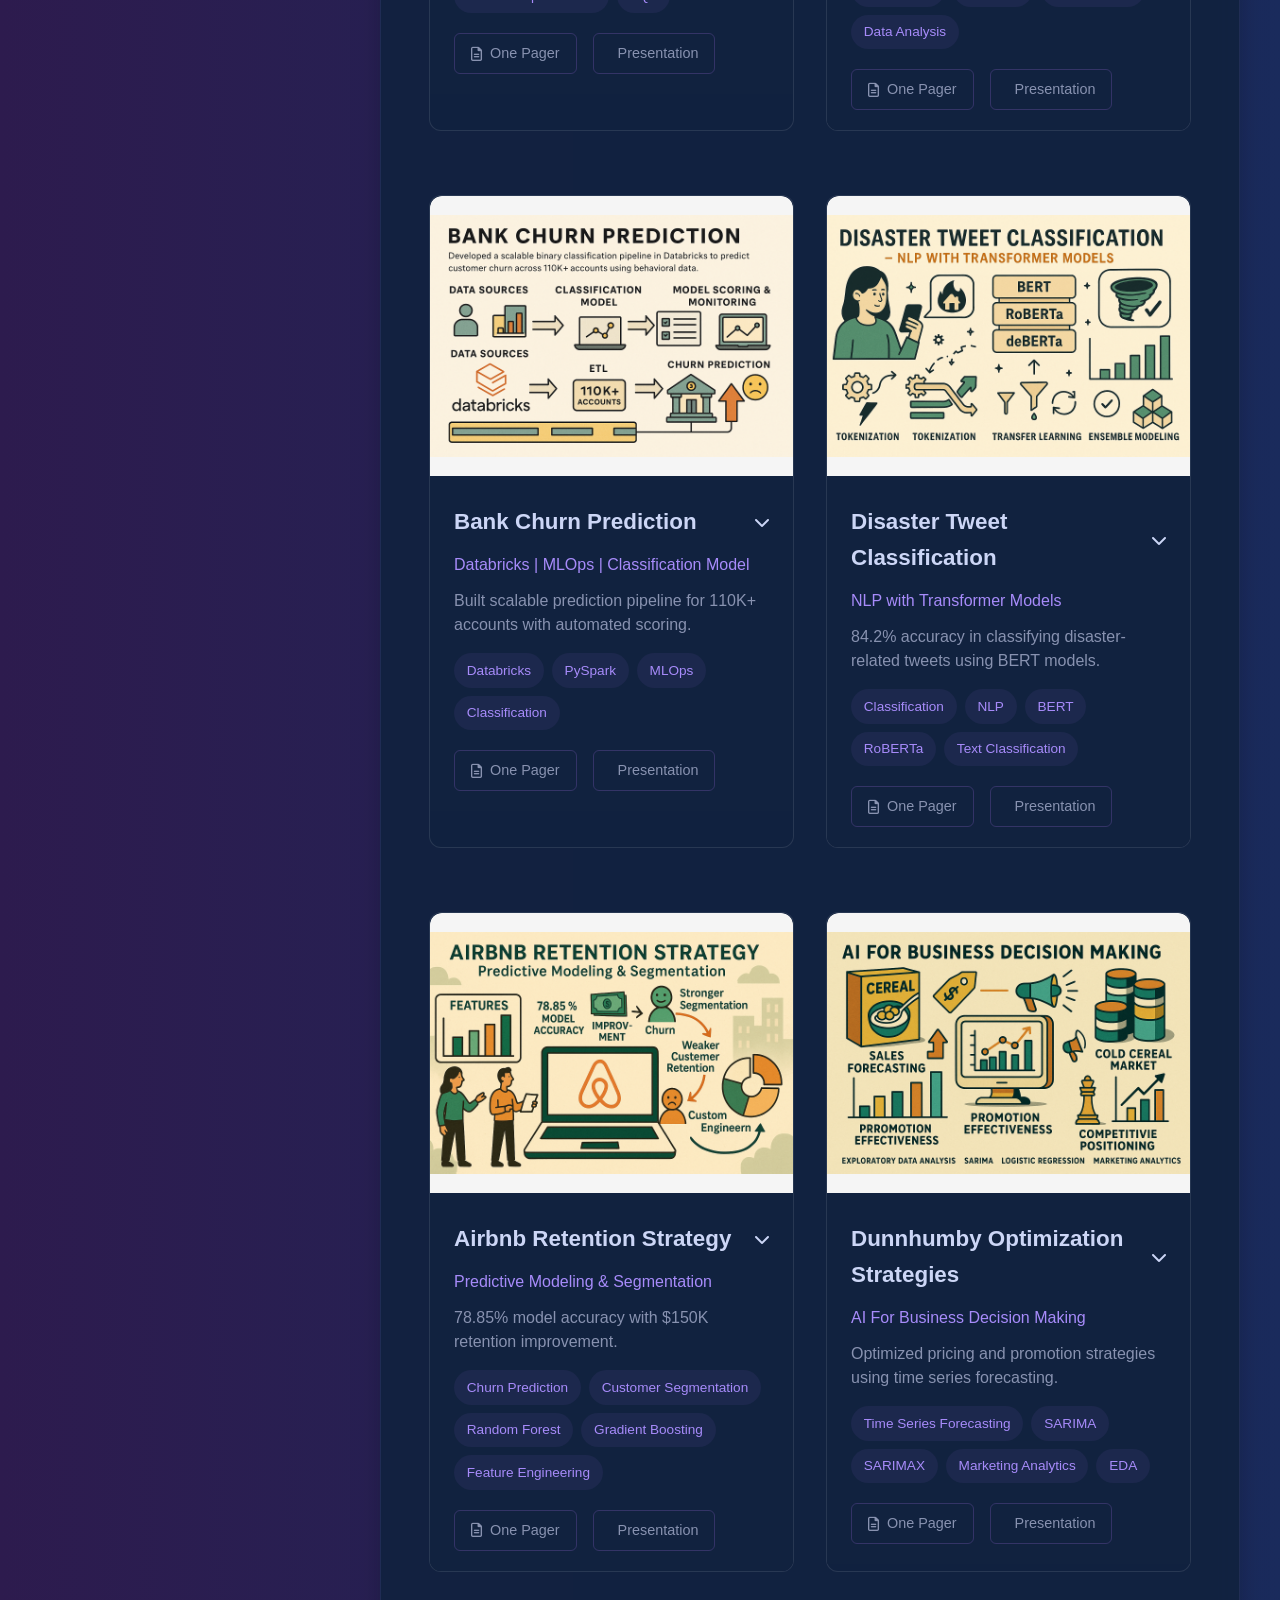
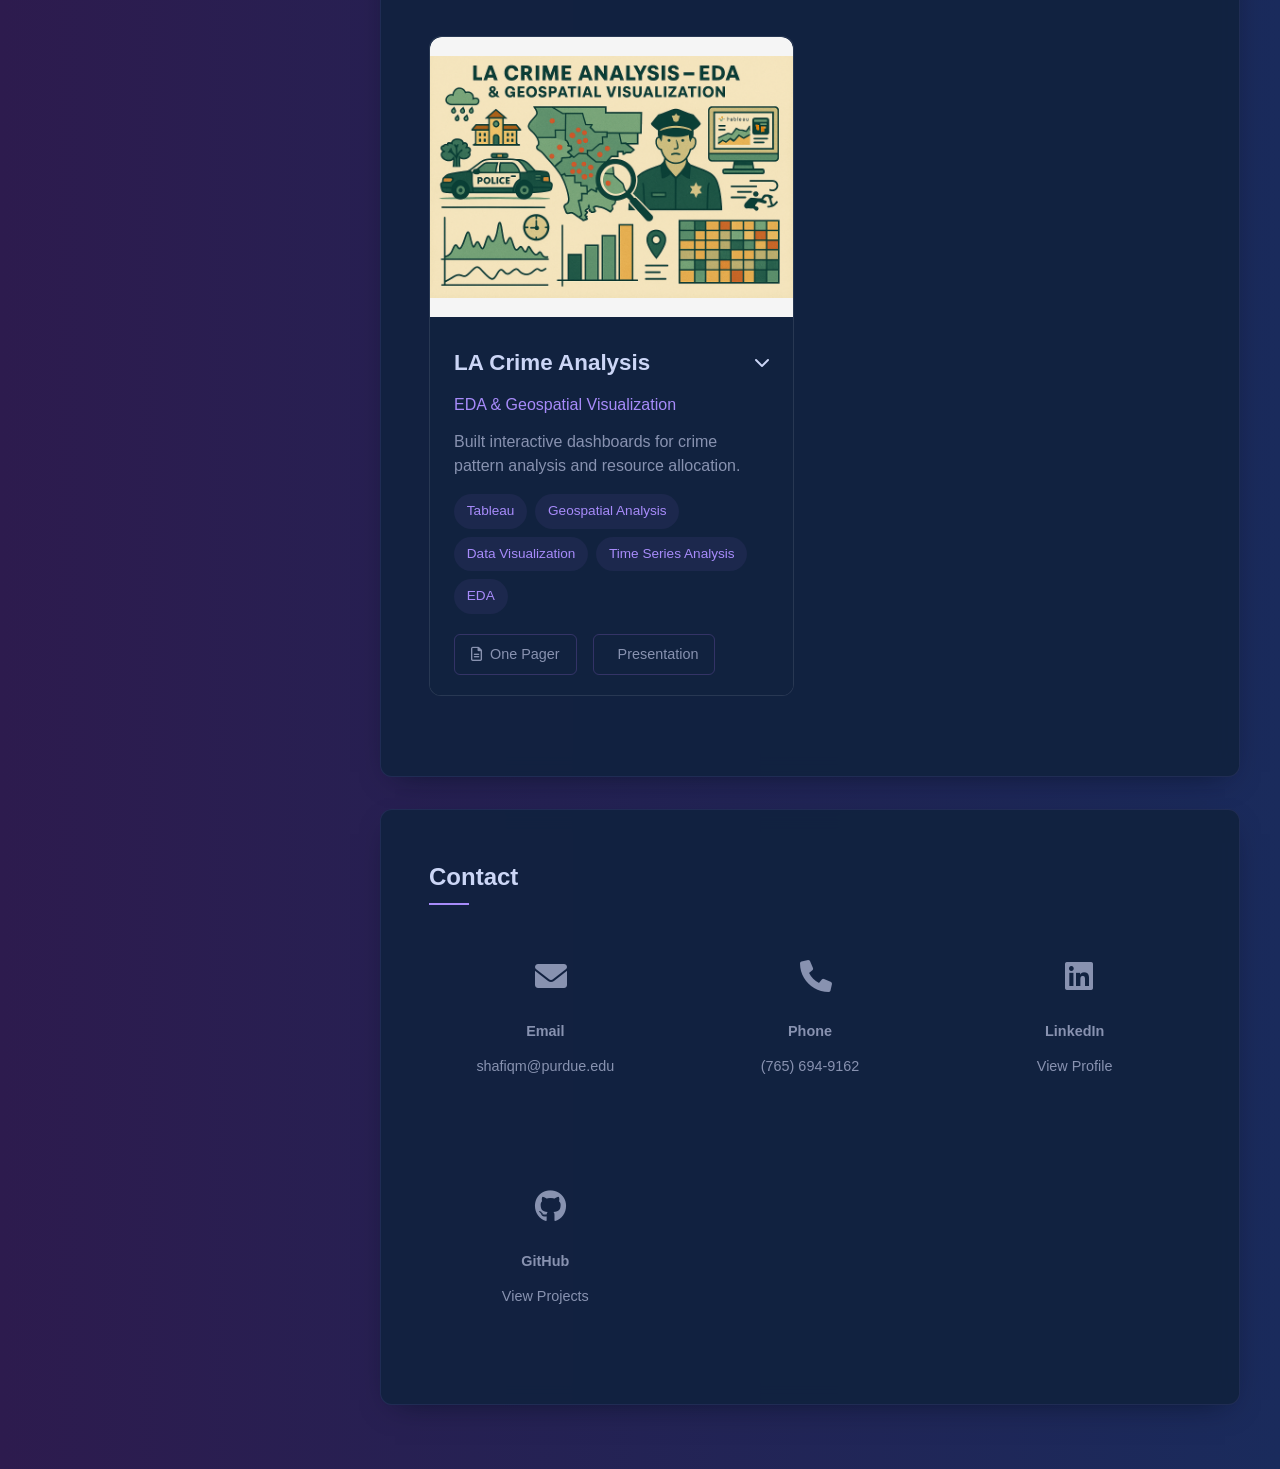
==== commit ef113d9b: "Update index.html" ====
--- a/index.html
+++ b/index.html
@@ -57,7 +57,7 @@
           <div class="about-text">
             <p class="lead">Data Analyst and Consultant specializing in advanced analytics, machine learning, and data-driven decision making.</p>
             
-            <p>Analytics Professional with 5+ years of experience delivering insights across e-commerce, finance, healthcare, and SaaS. Skilled in predictive modeling, A/B Testing, forecasting, and customer segmentation. Proven track record of building scalable analytics solutions using SQL, Python, and BI tools (Tableau, Power BI) to inform product, marketing, and operational strategies.</p>
+            <p>Analytics Professional with 5+ years of experience delivering insights across e-commerce, finance, healthcare, and supply chain Skilled in predictive modeling, A/B Testing, forecasting, and customer segmentation. Proven track record of building scalable analytics solutions using SQL, Python, and BI tools (Tableau, Power BI) to inform product, marketing, and operational strategies.</p>
           </div>
         </div>
 
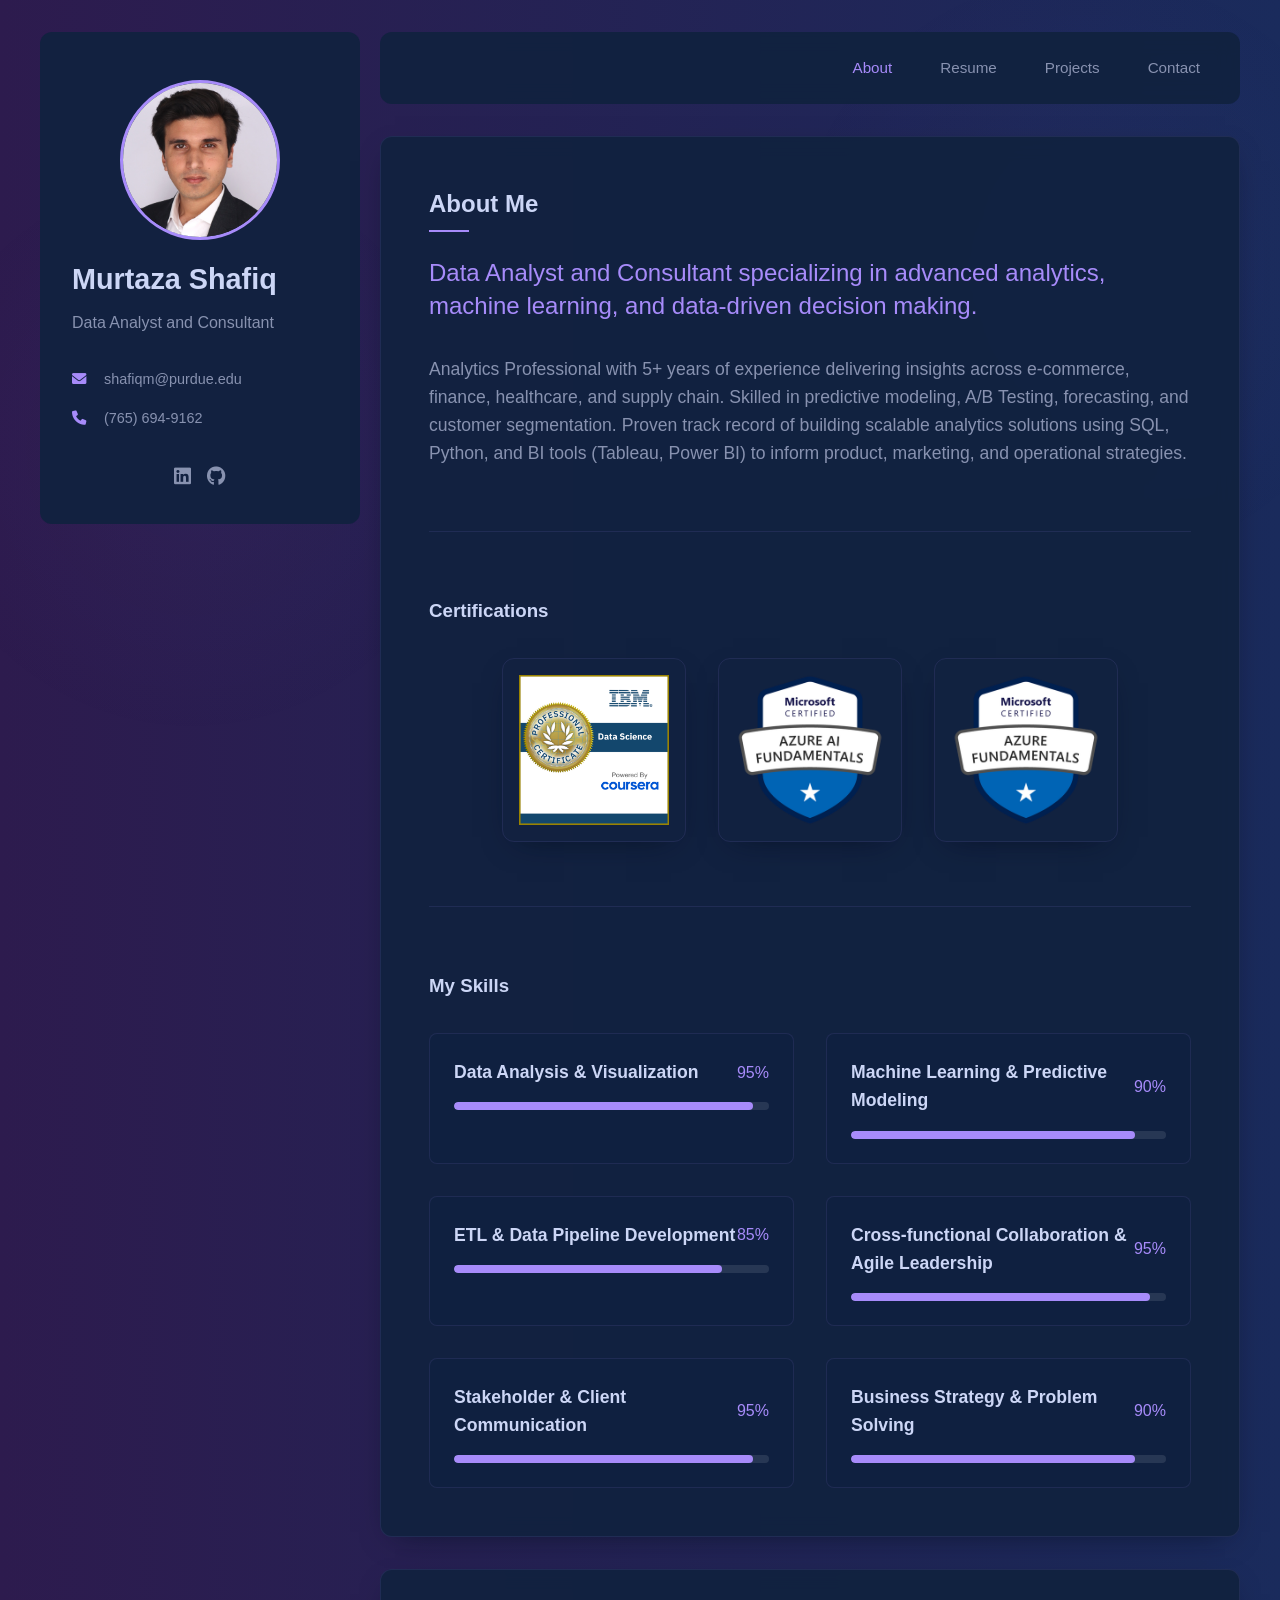
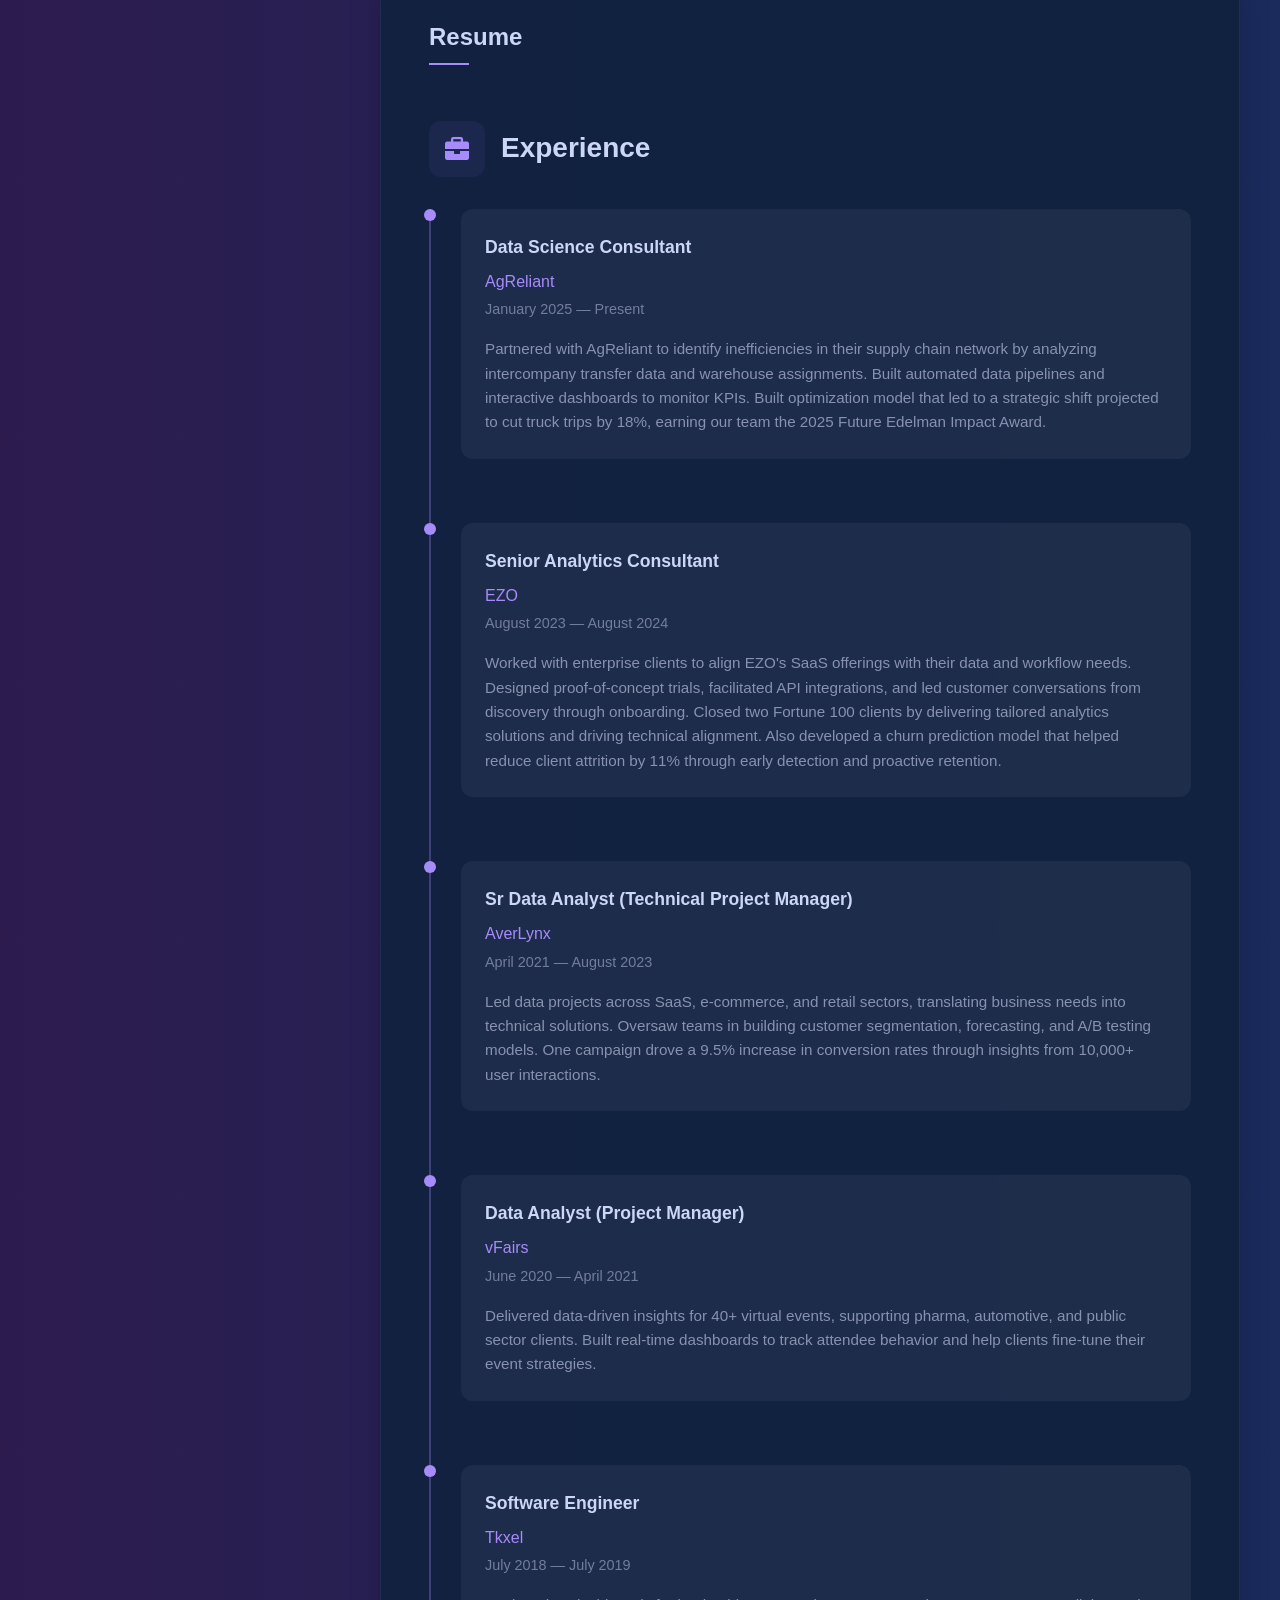
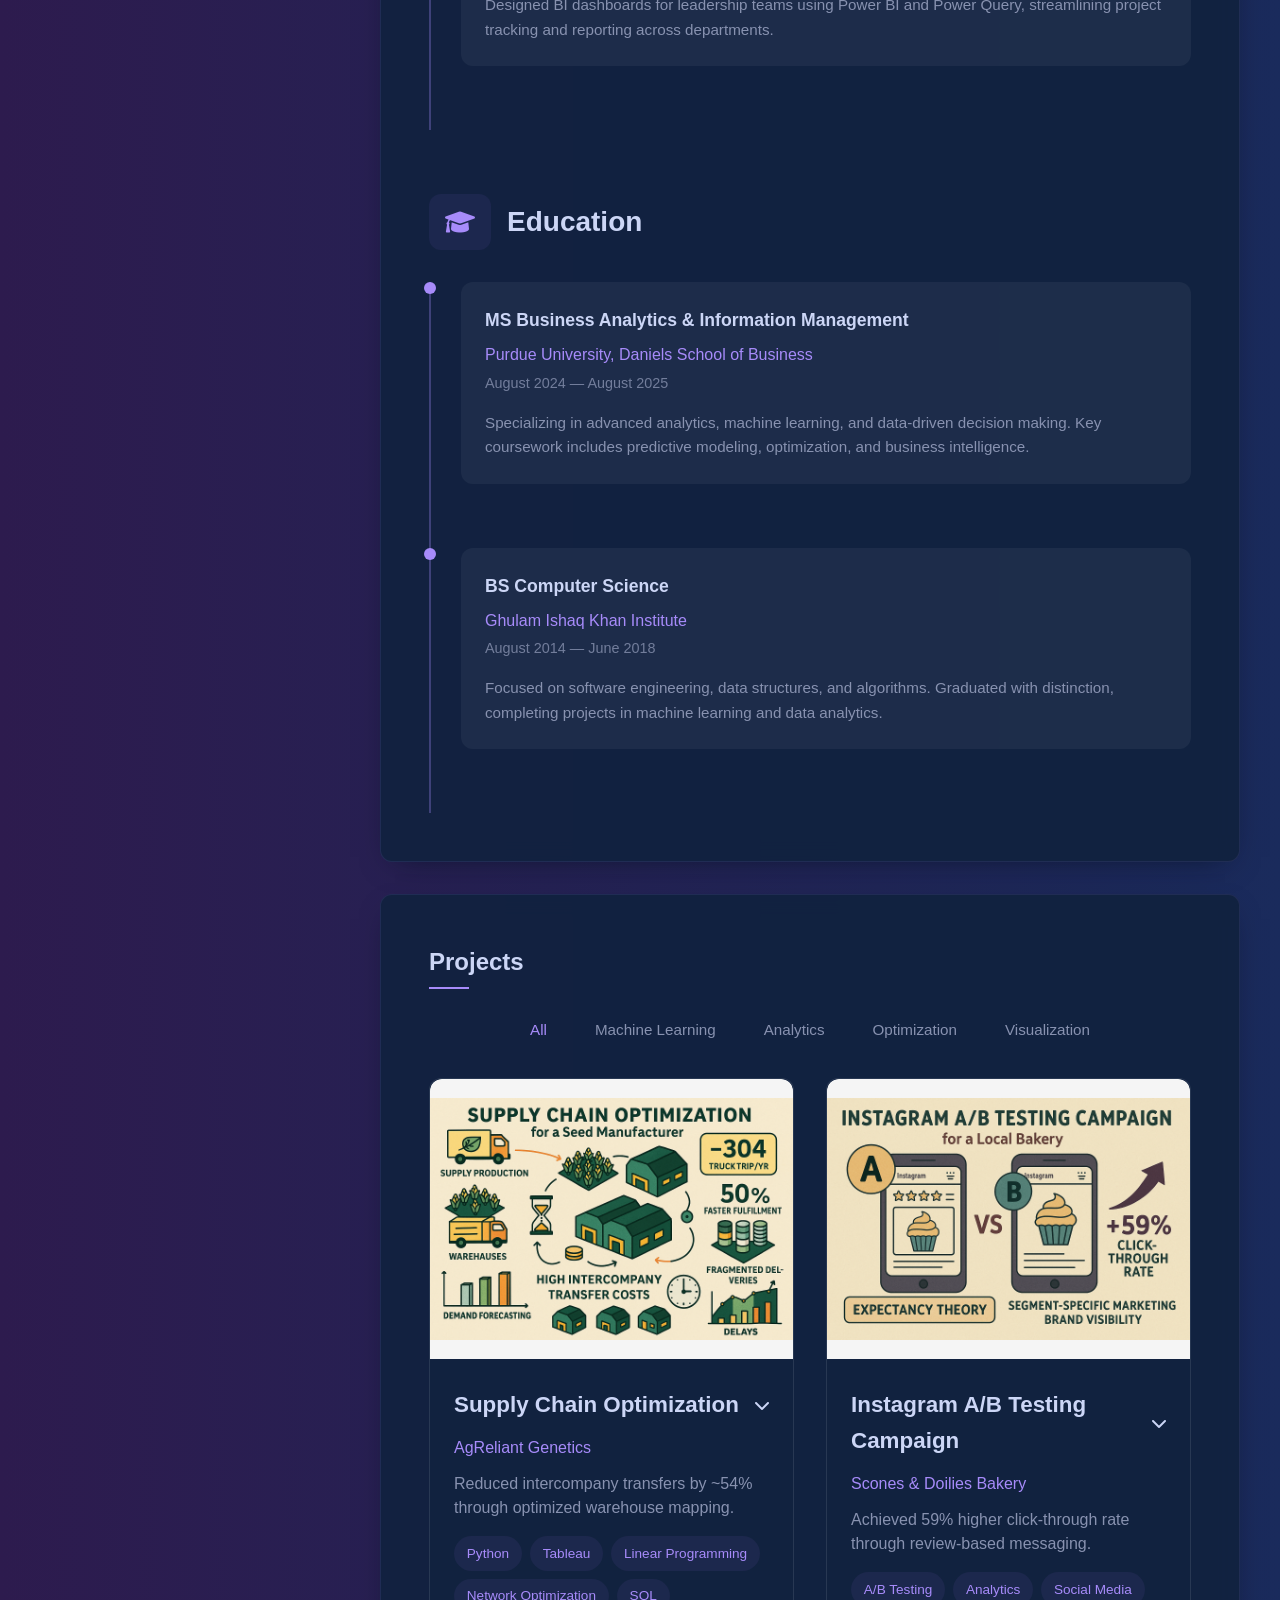
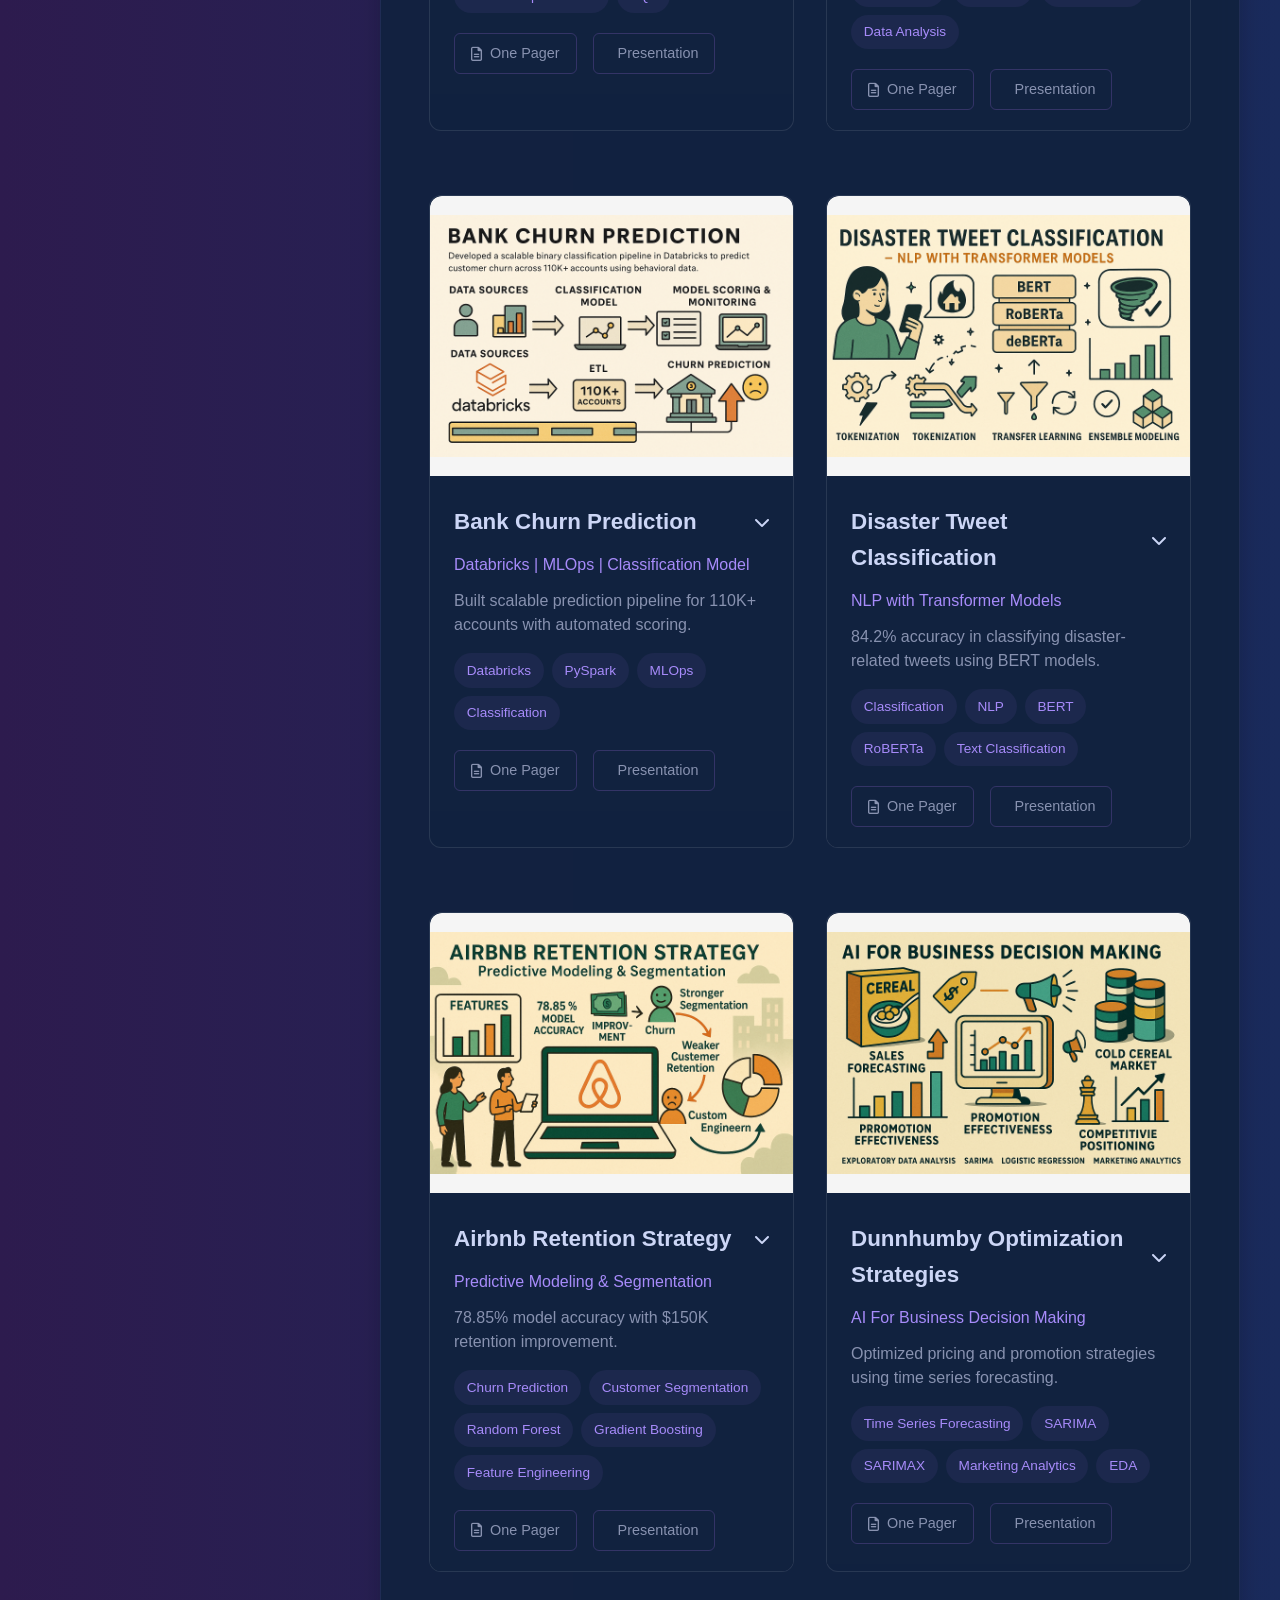
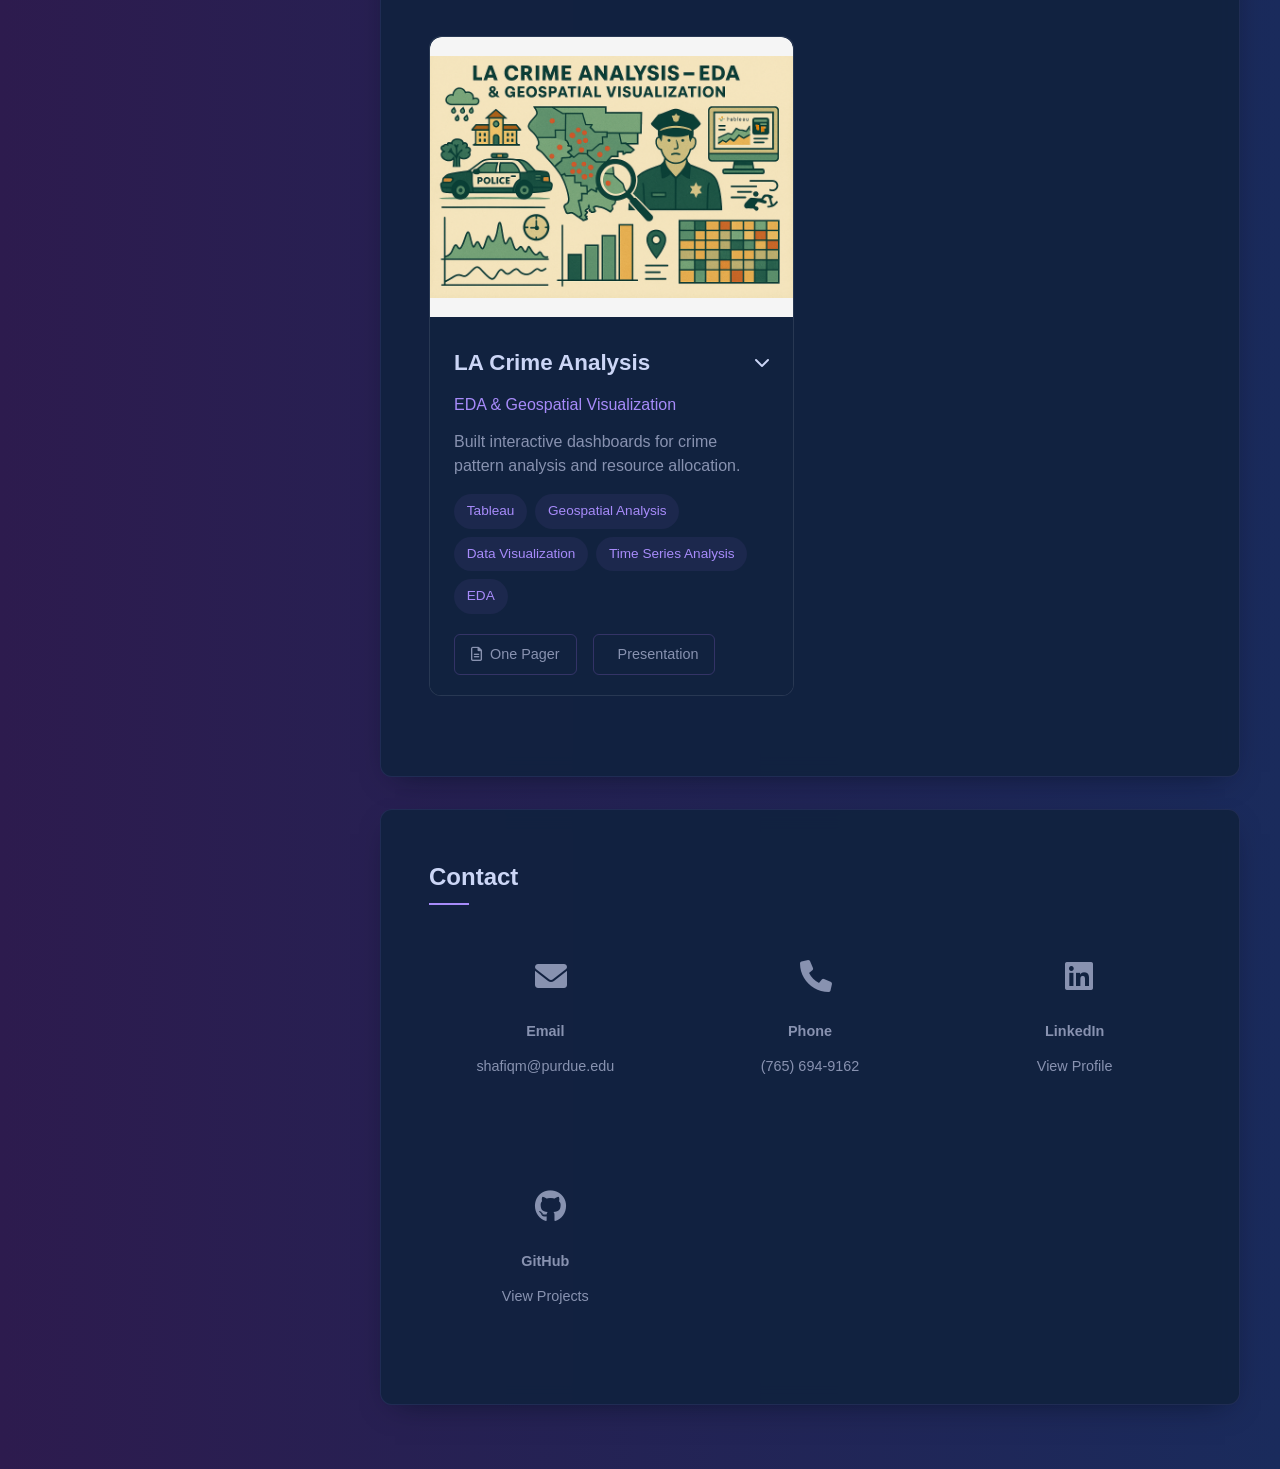
==== commit 88ee102d: "Update index.html" ====
--- a/index.html
+++ b/index.html
@@ -57,7 +57,7 @@
           <div class="about-text">
             <p class="lead">Data Analyst and Consultant specializing in advanced analytics, machine learning, and data-driven decision making.</p>
             
-            <p>Analytics Professional with 5+ years of experience delivering insights across e-commerce, finance, healthcare, and supply chain Skilled in predictive modeling, A/B Testing, forecasting, and customer segmentation. Proven track record of building scalable analytics solutions using SQL, Python, and BI tools (Tableau, Power BI) to inform product, marketing, and operational strategies.</p>
+            <p>Analytics Professional with 5+ years of experience delivering insights across e-commerce, finance, healthcare, and supply chain. Skilled in predictive modeling, A/B Testing, forecasting, and customer segmentation. Proven track record of building scalable analytics solutions using SQL, Python, and BI tools (Tableau, Power BI) to inform product, marketing, and operational strategies.</p>
           </div>
         </div>
 
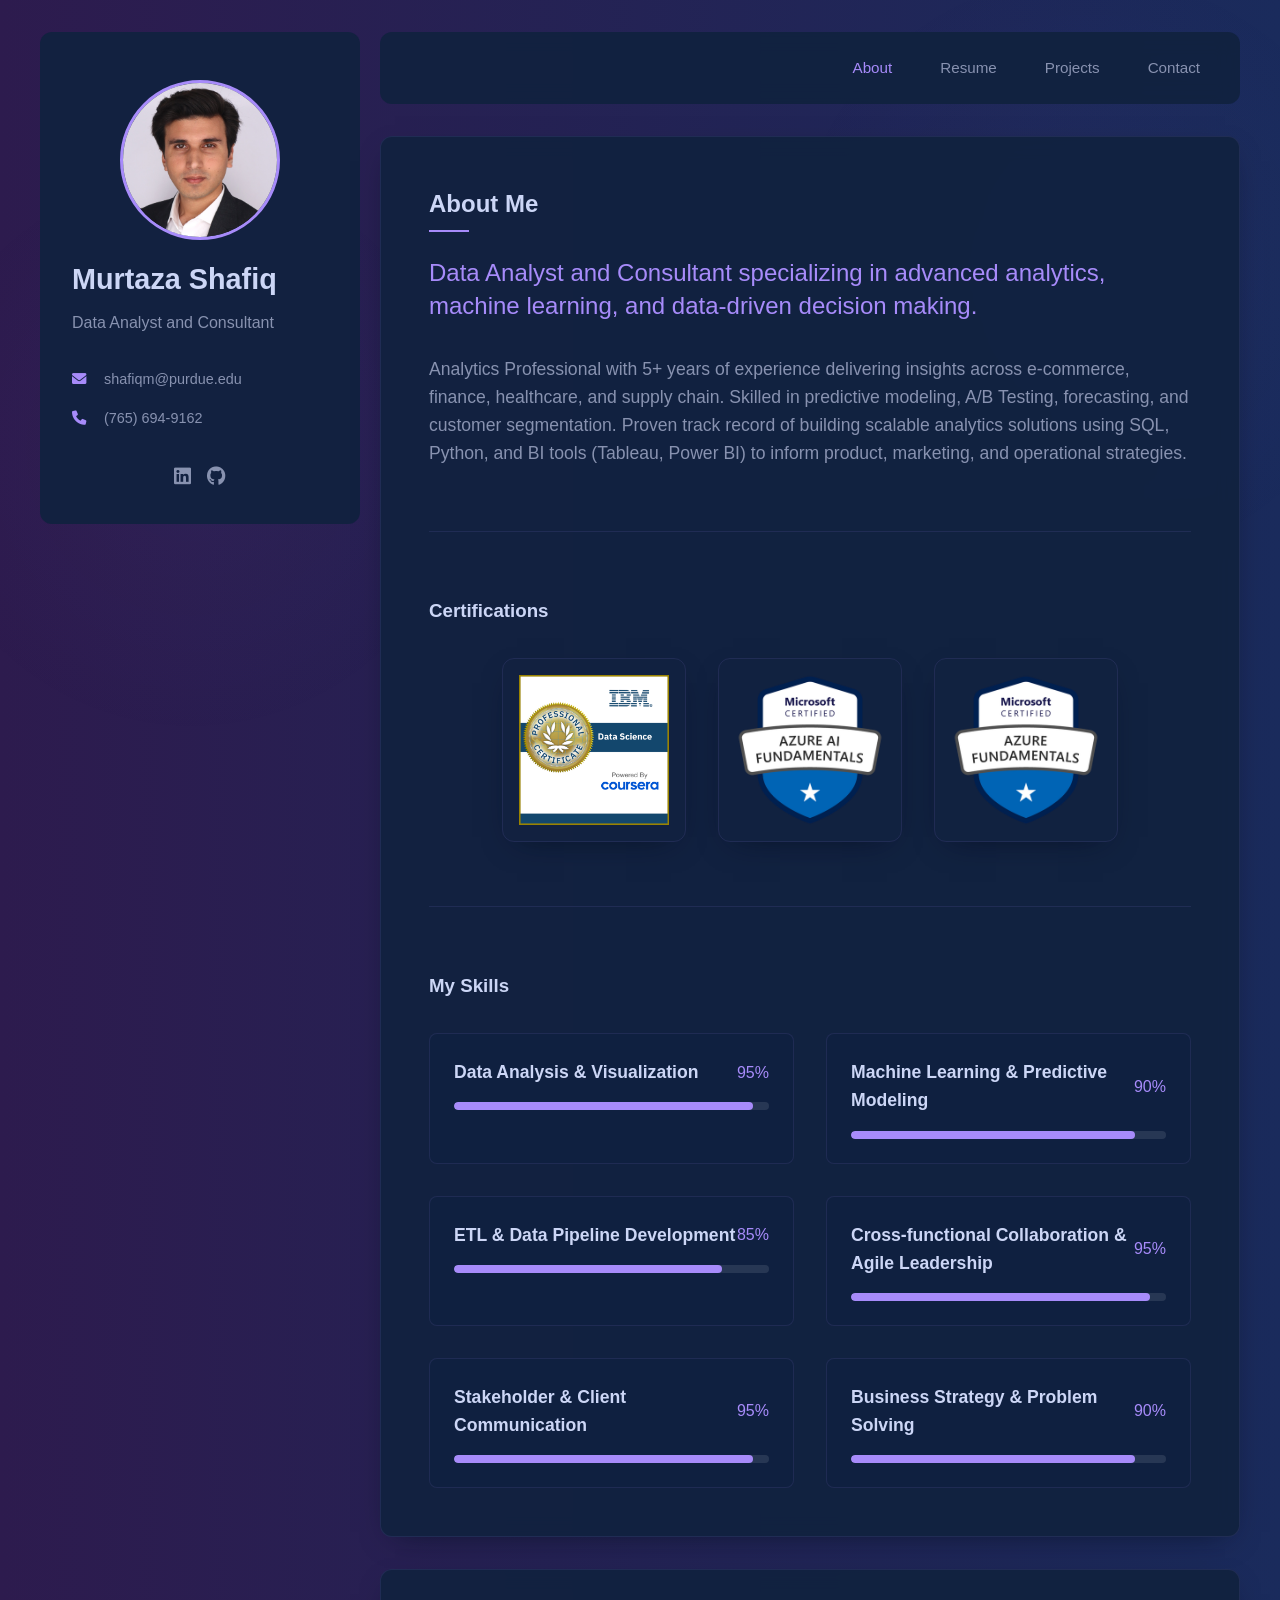
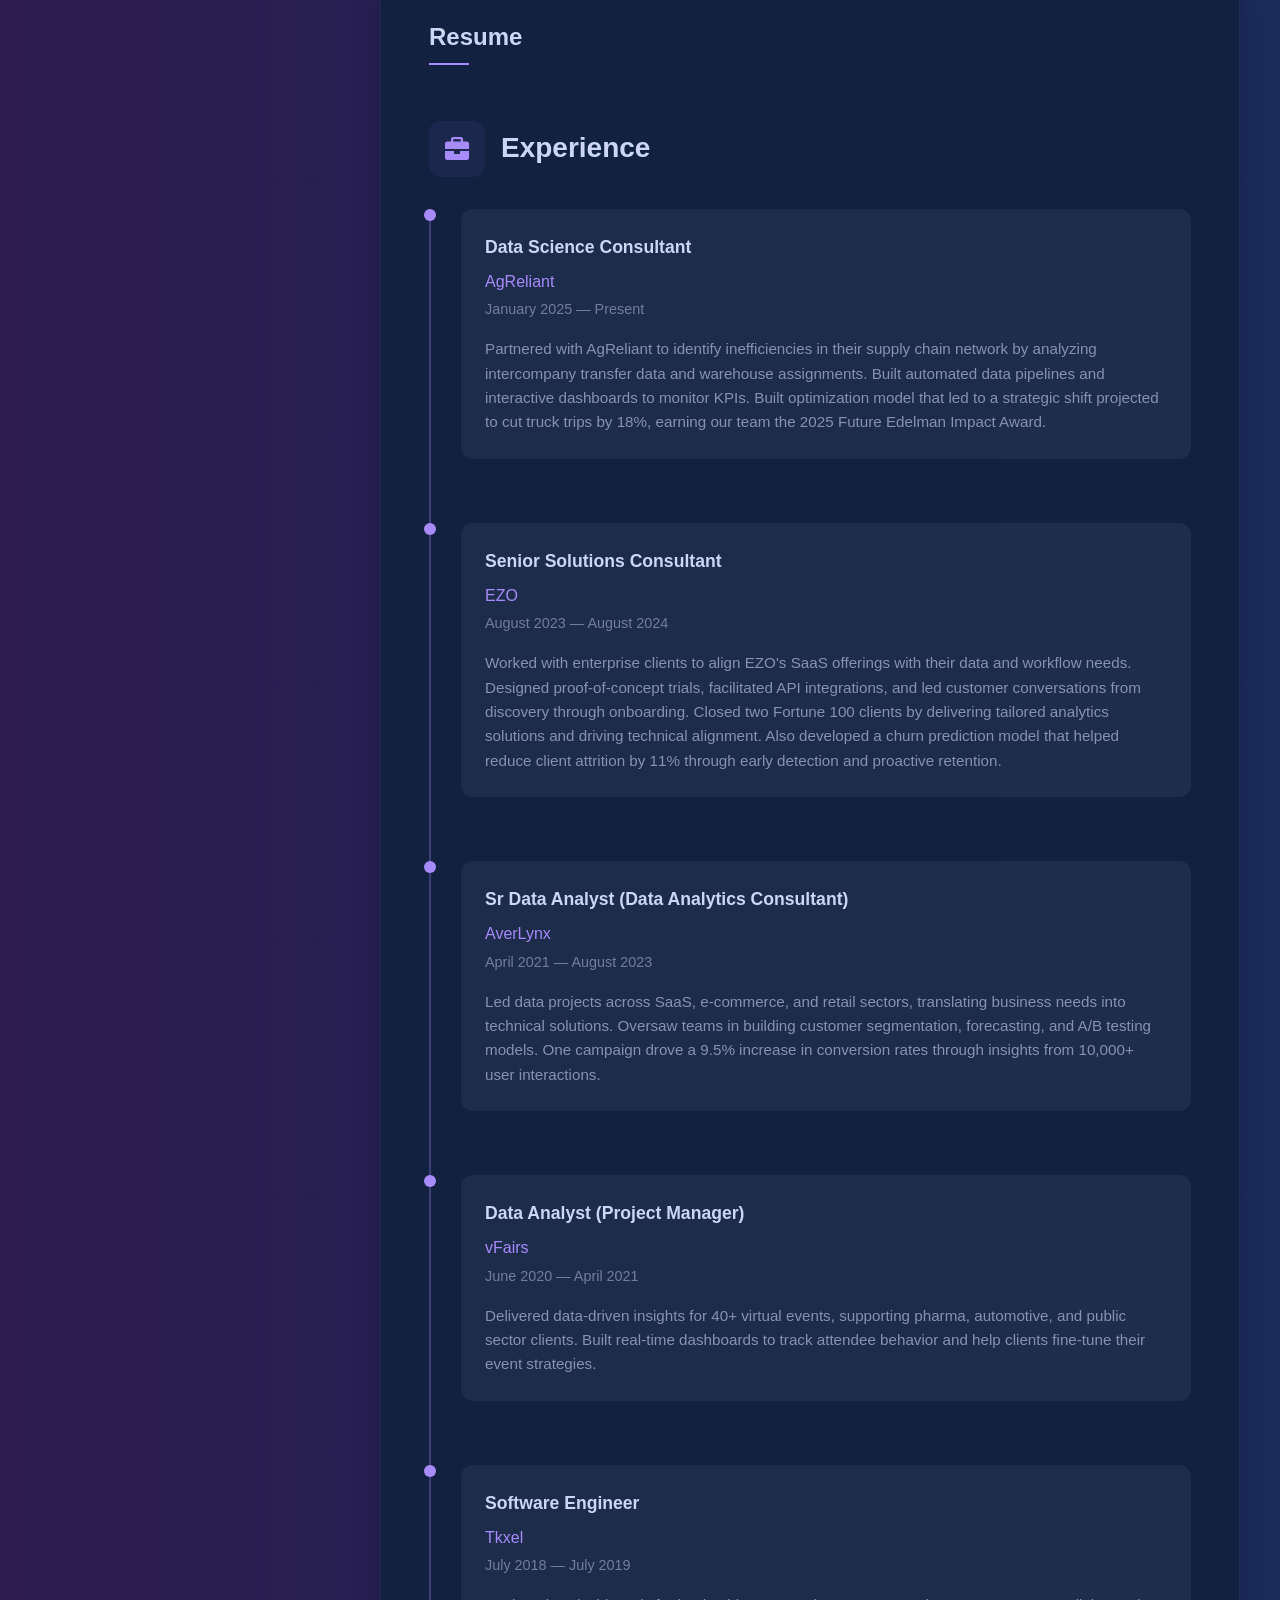
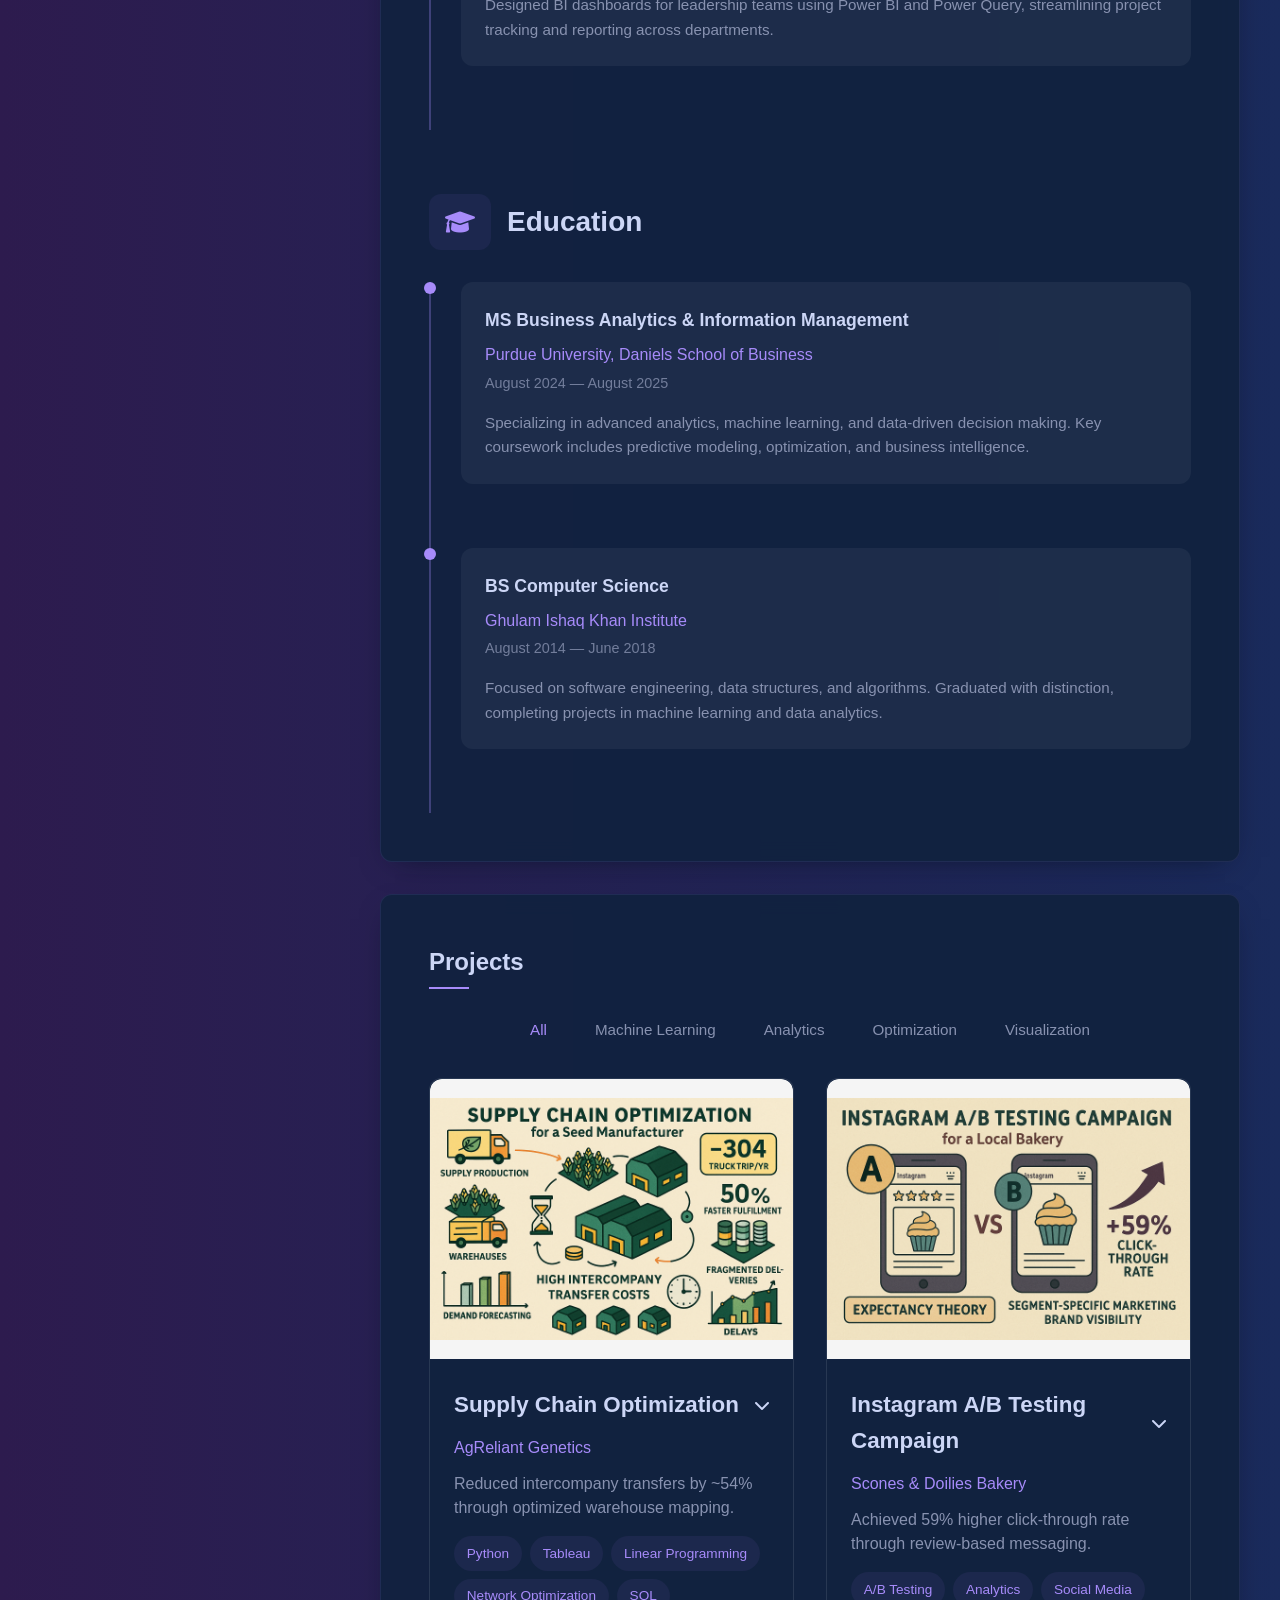
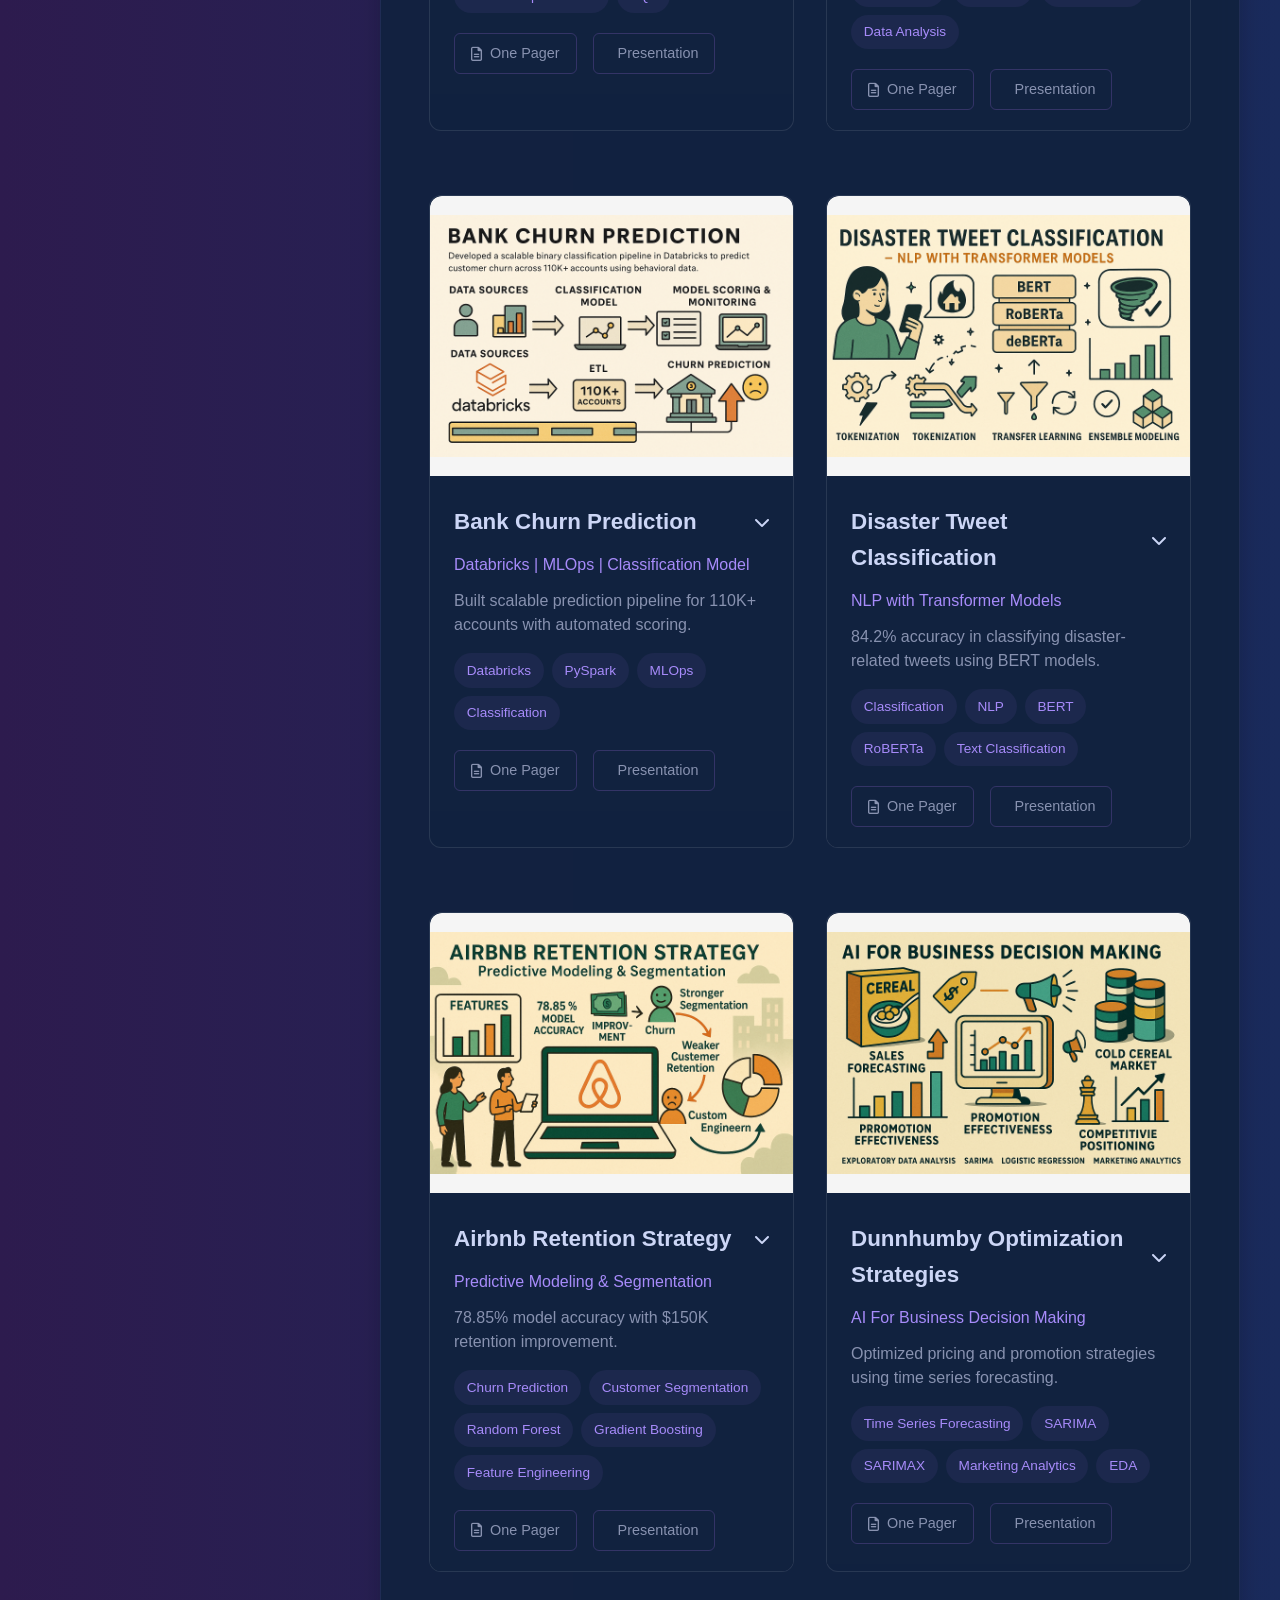
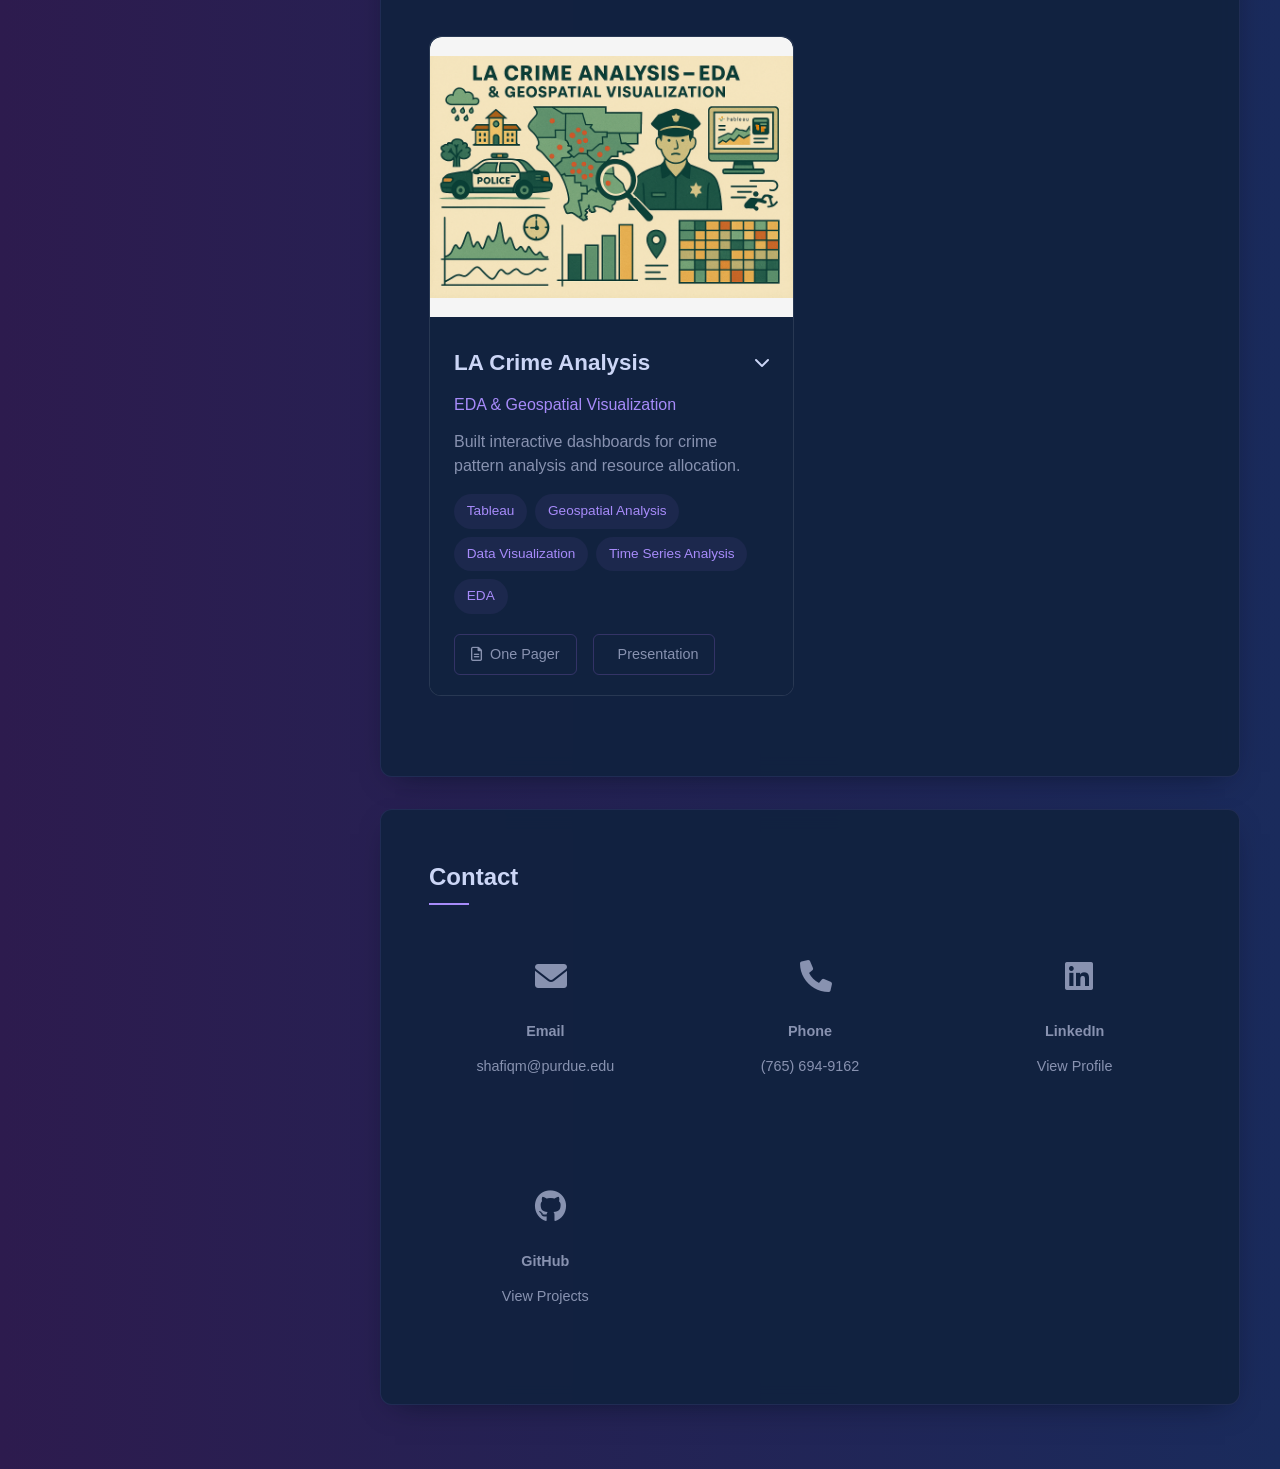
==== commit d1d6cfda: "Update index.html" ====
--- a/index.html
+++ b/index.html
@@ -168,7 +168,7 @@
             <div class="timeline-item">
               <div class="timeline-marker"></div>
               <div class="timeline-content">
-                <h4>Senior Analytics Consultant</h4>
+                <h4>Senior Solutions Consultant</h4>
                 <div class="company">EZO</div>
                 <div class="date">August 2023 — August 2024</div>
                 <p class="description">
@@ -180,7 +180,7 @@
             <div class="timeline-item">
               <div class="timeline-marker"></div>
               <div class="timeline-content">
-                <h4>Sr Data Analyst (Technical Project Manager)</h4>
+                <h4>Sr Data Analyst (Data Analytics Consultant)</h4>
                 <div class="company">AverLynx</div>
                 <div class="date">April 2021 — August 2023</div>
                 <p class="description">
